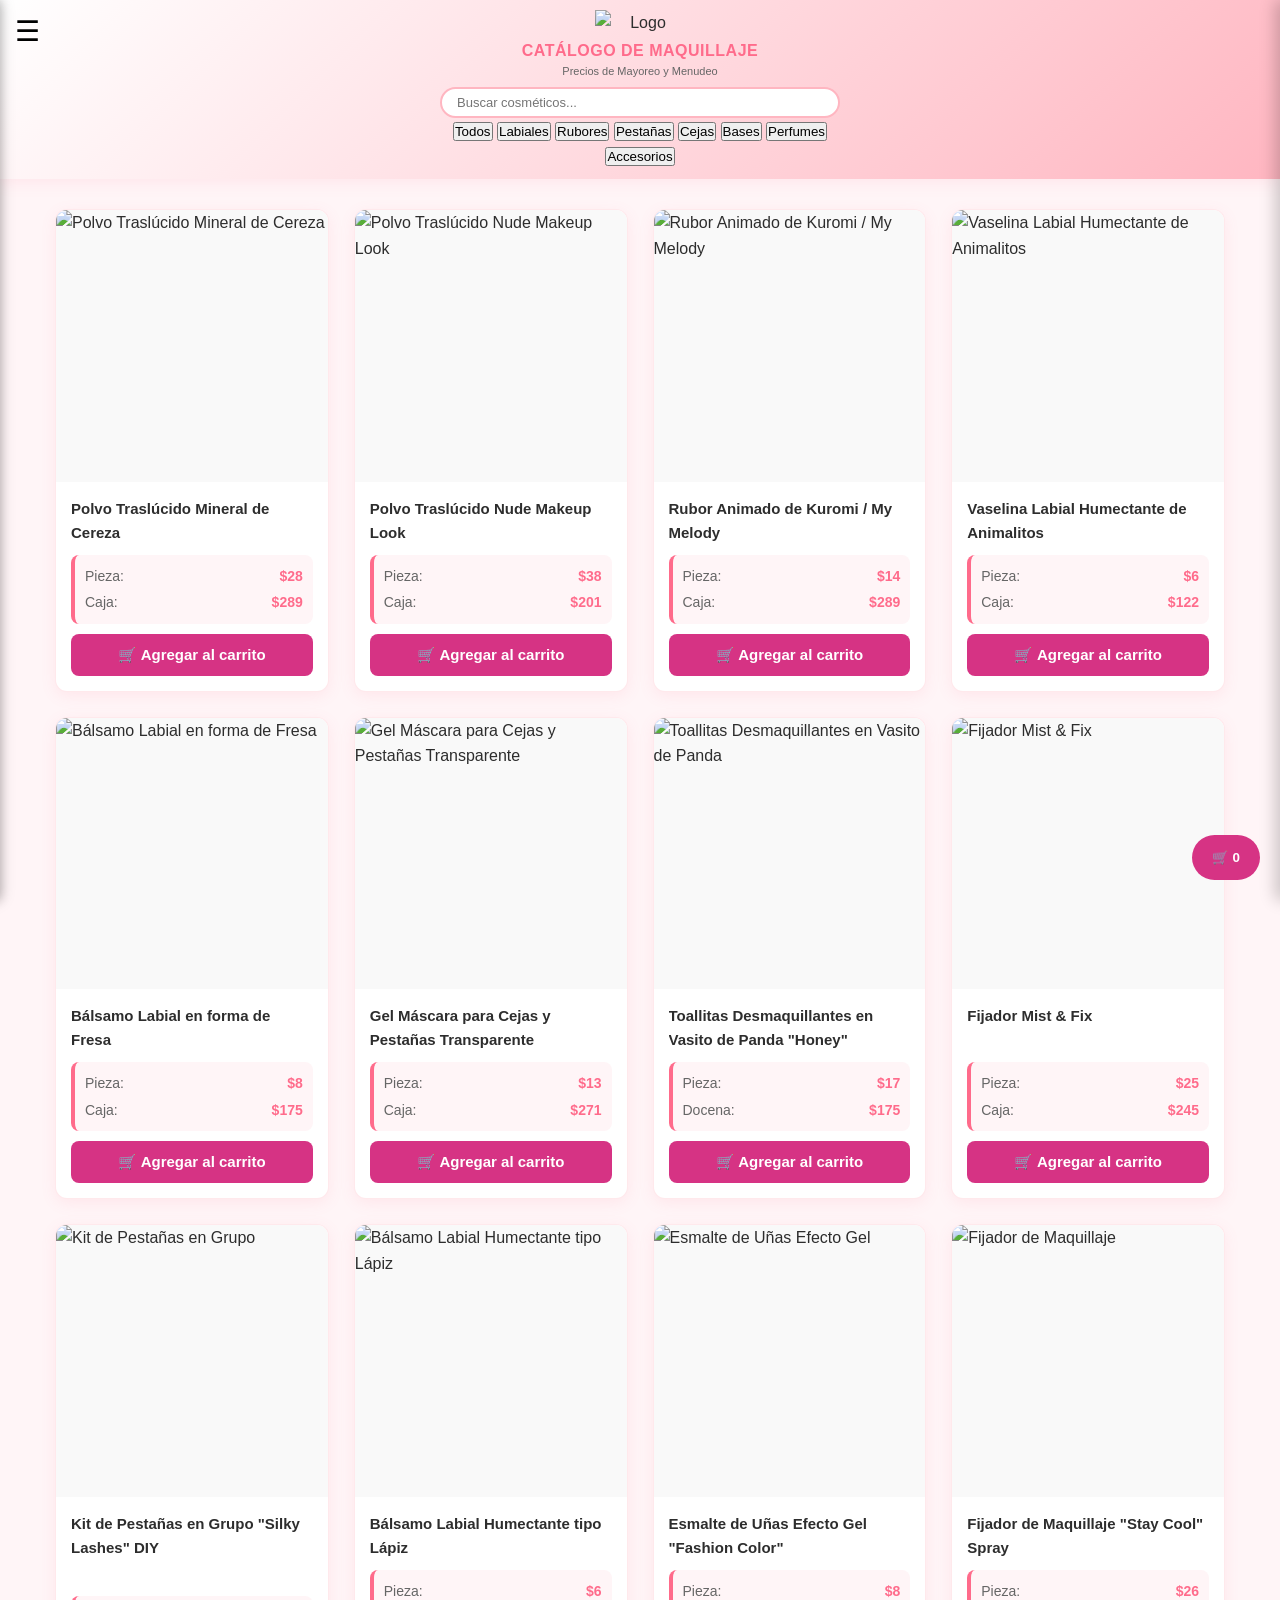
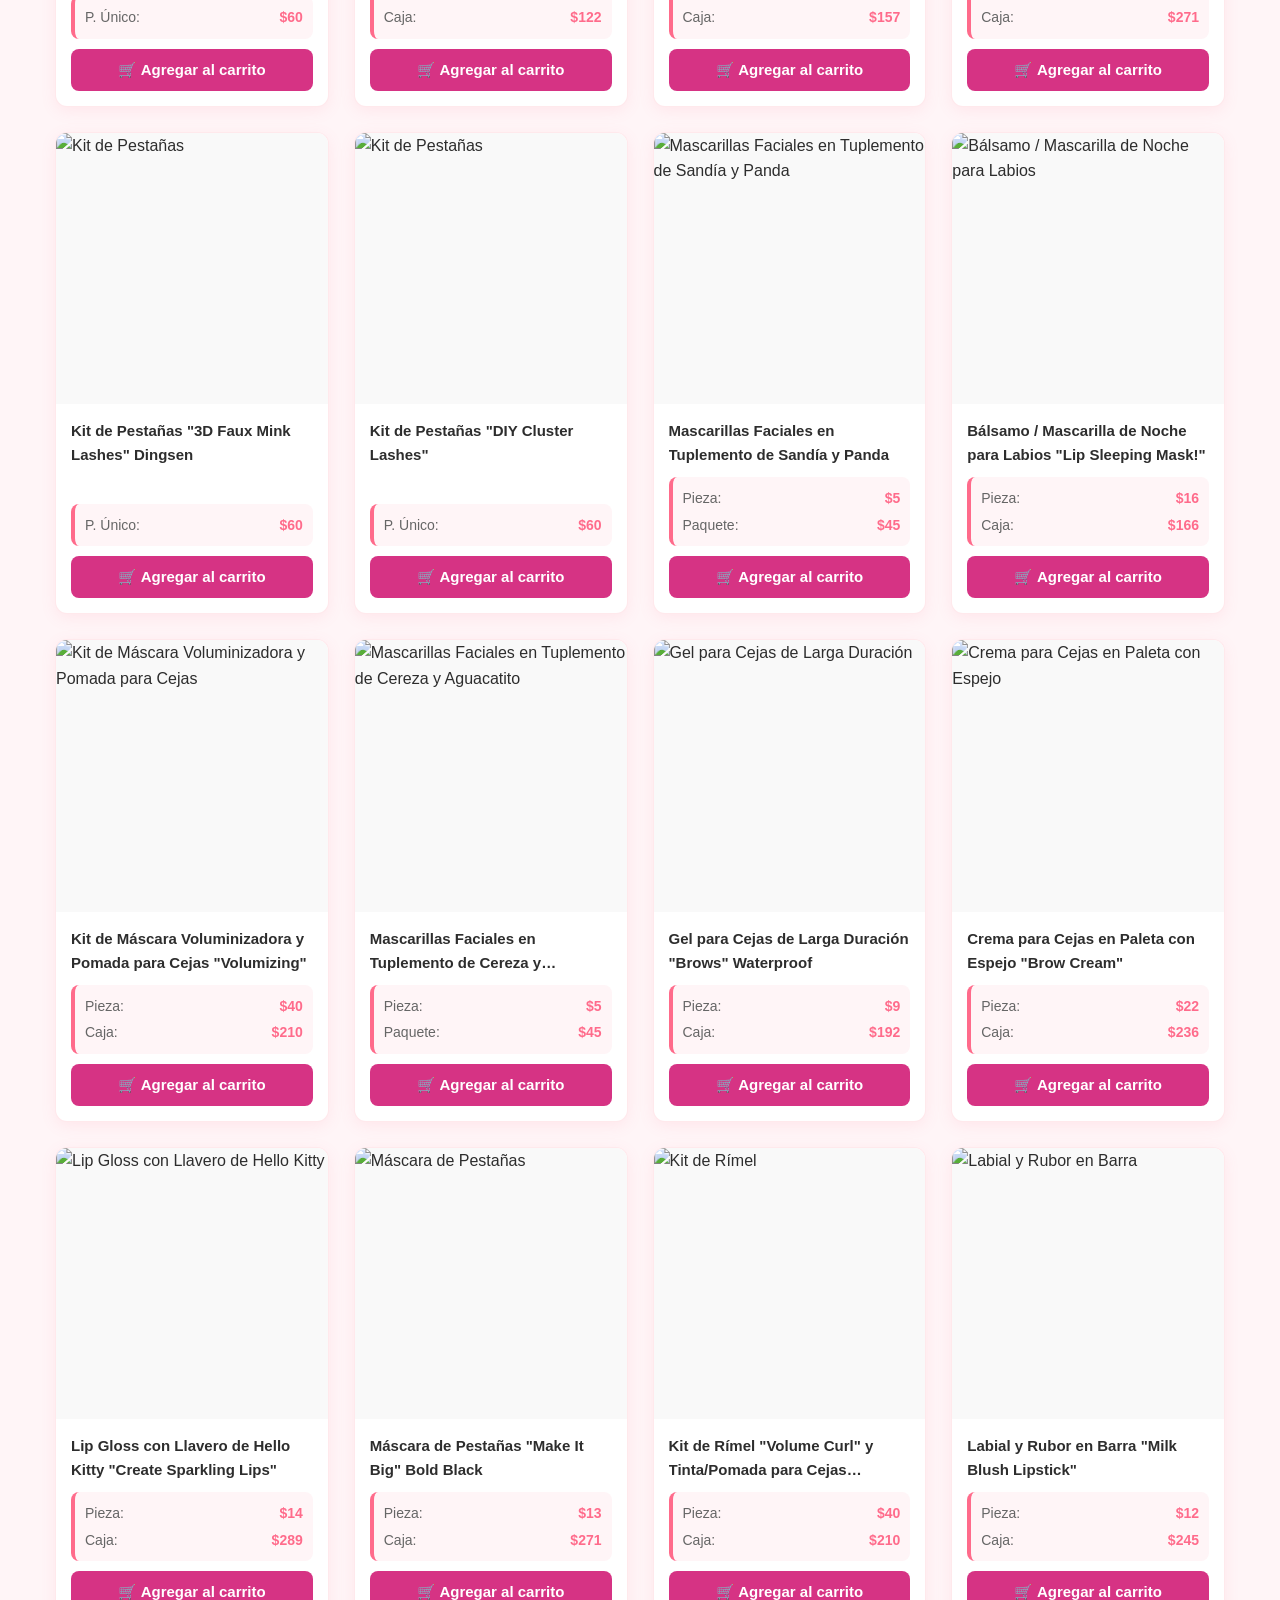
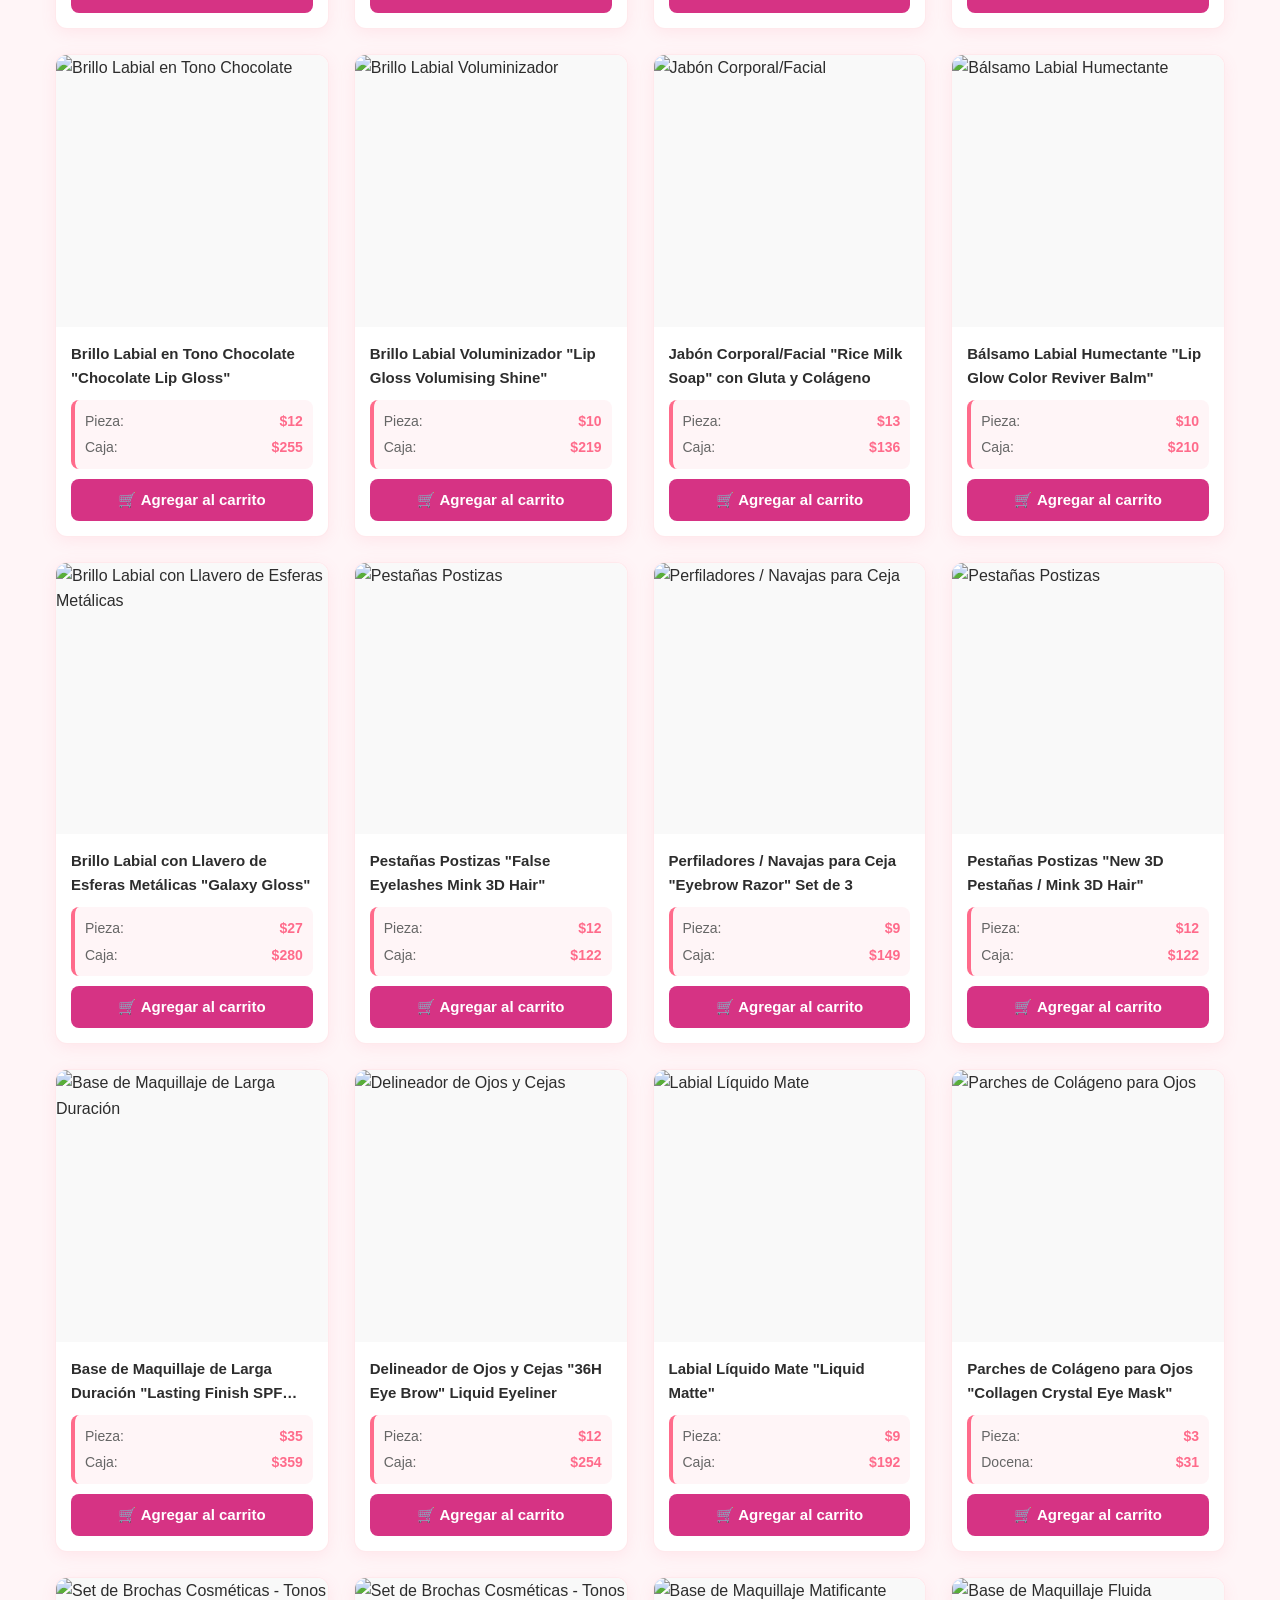
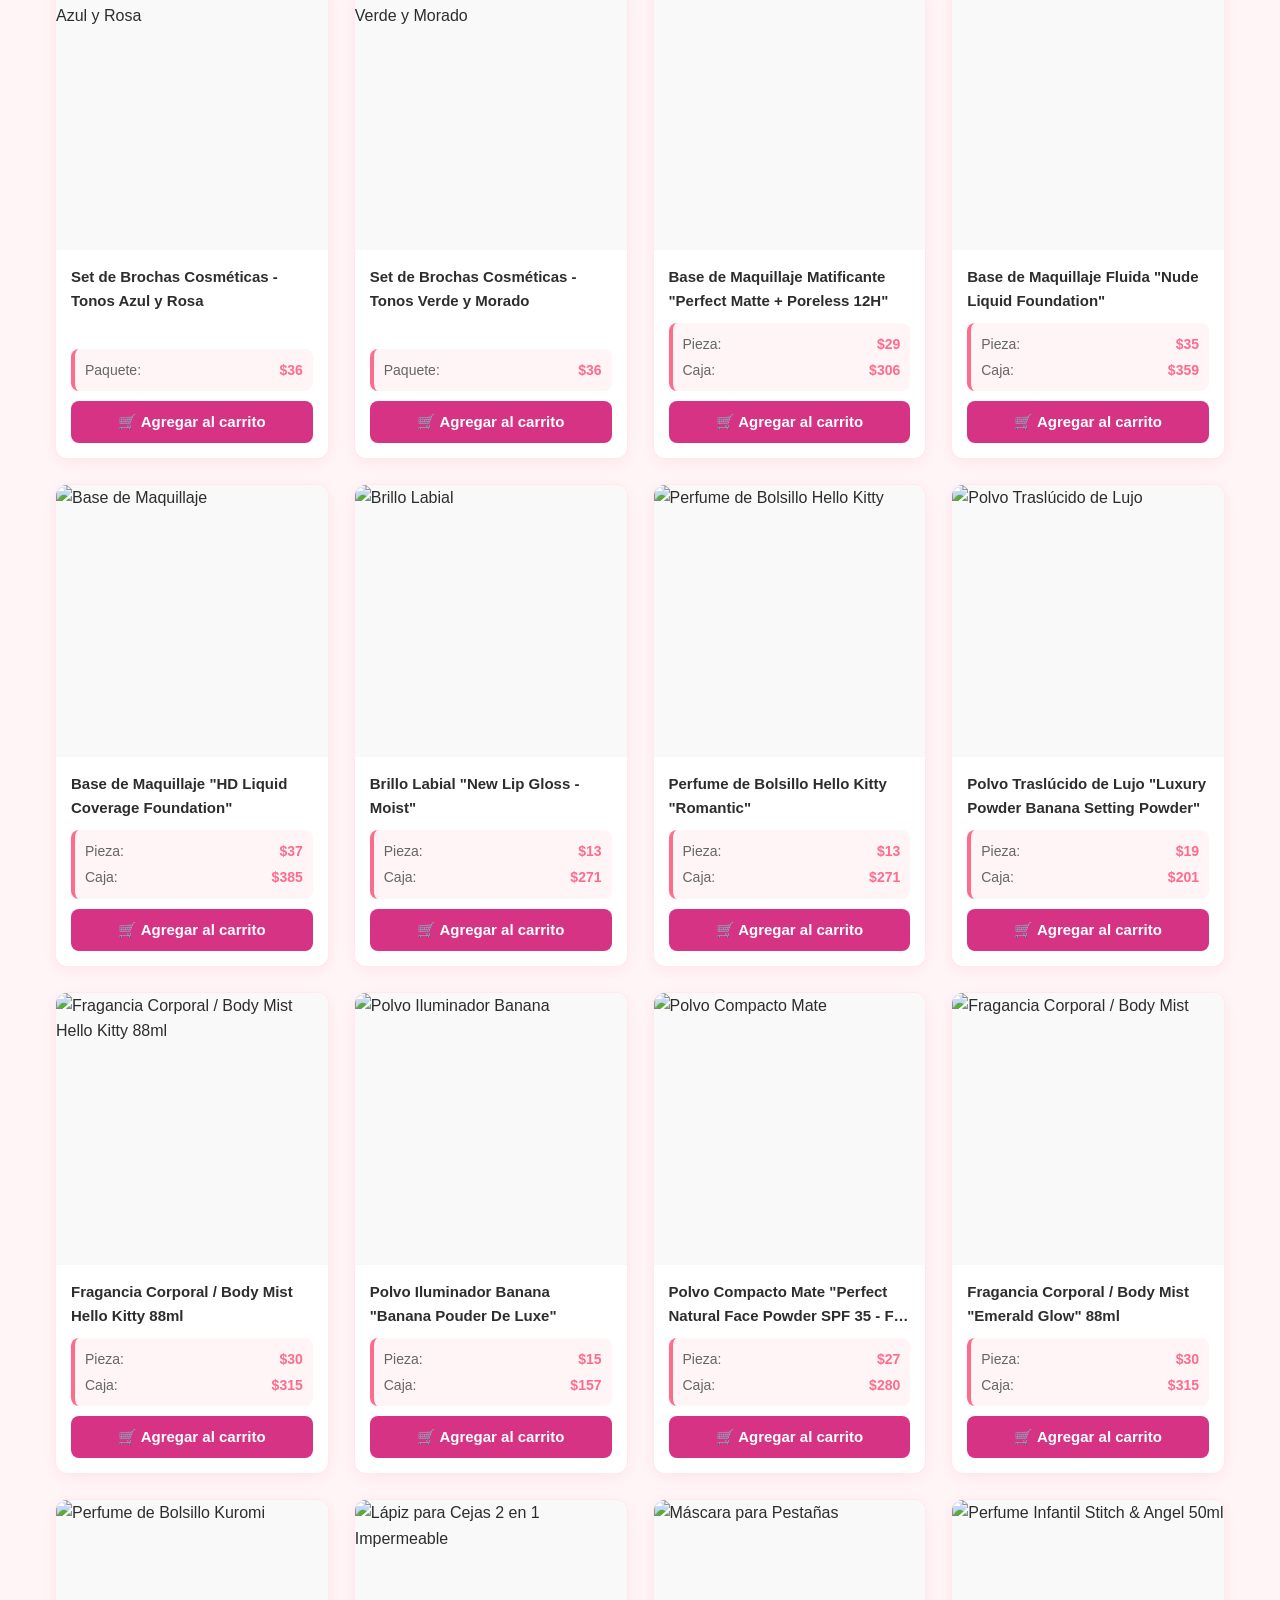
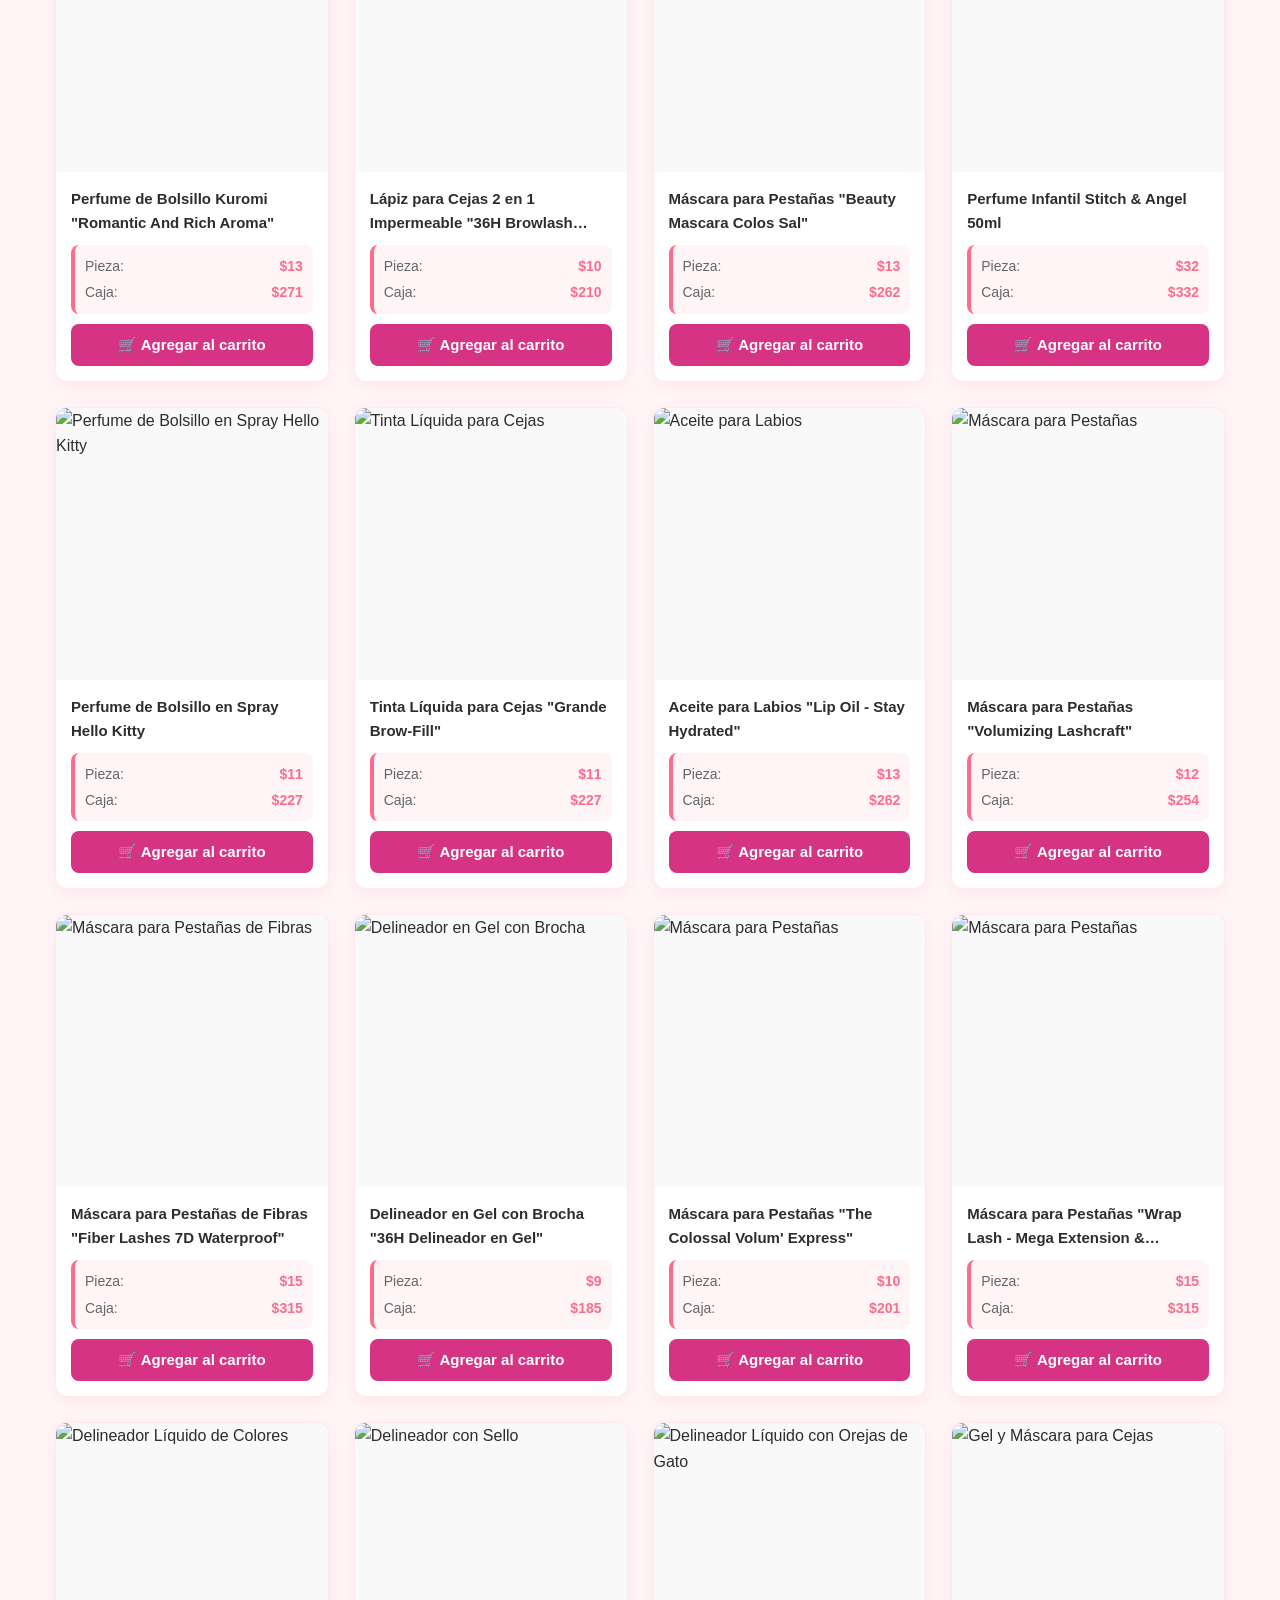
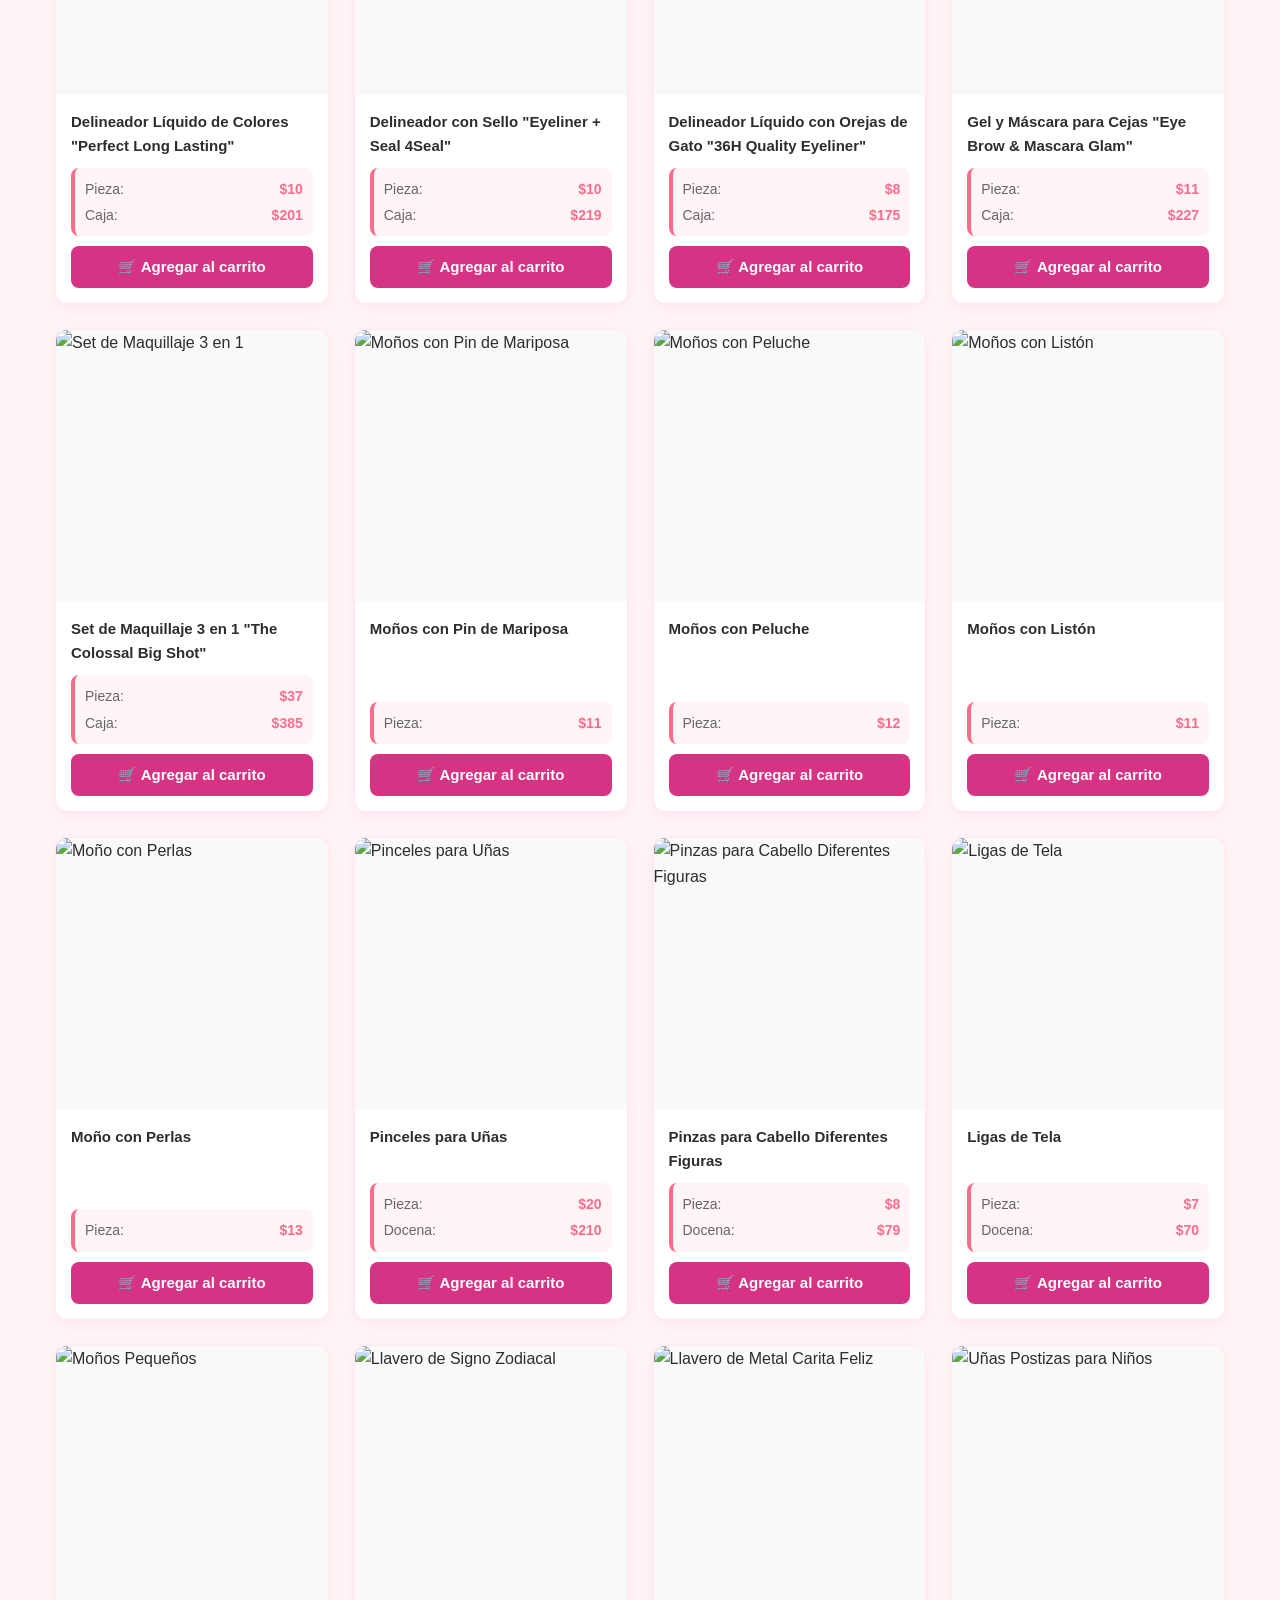
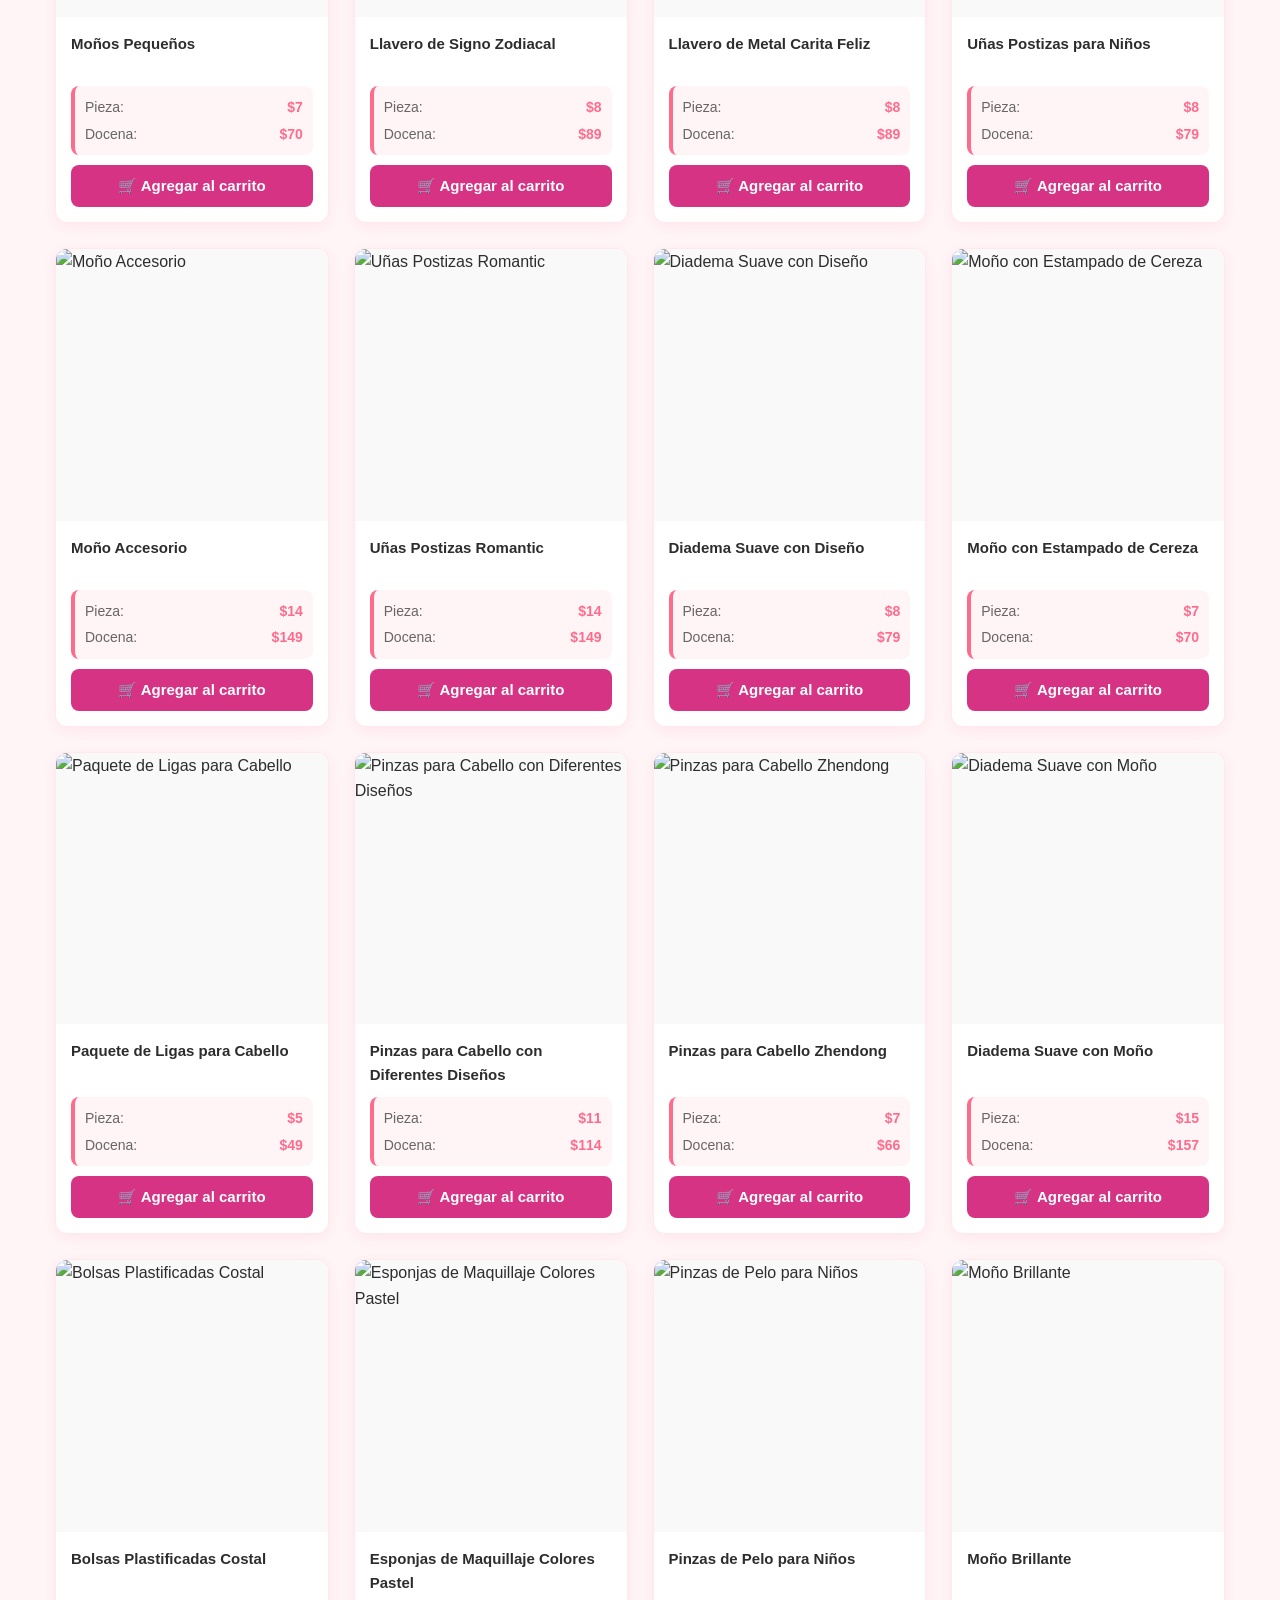
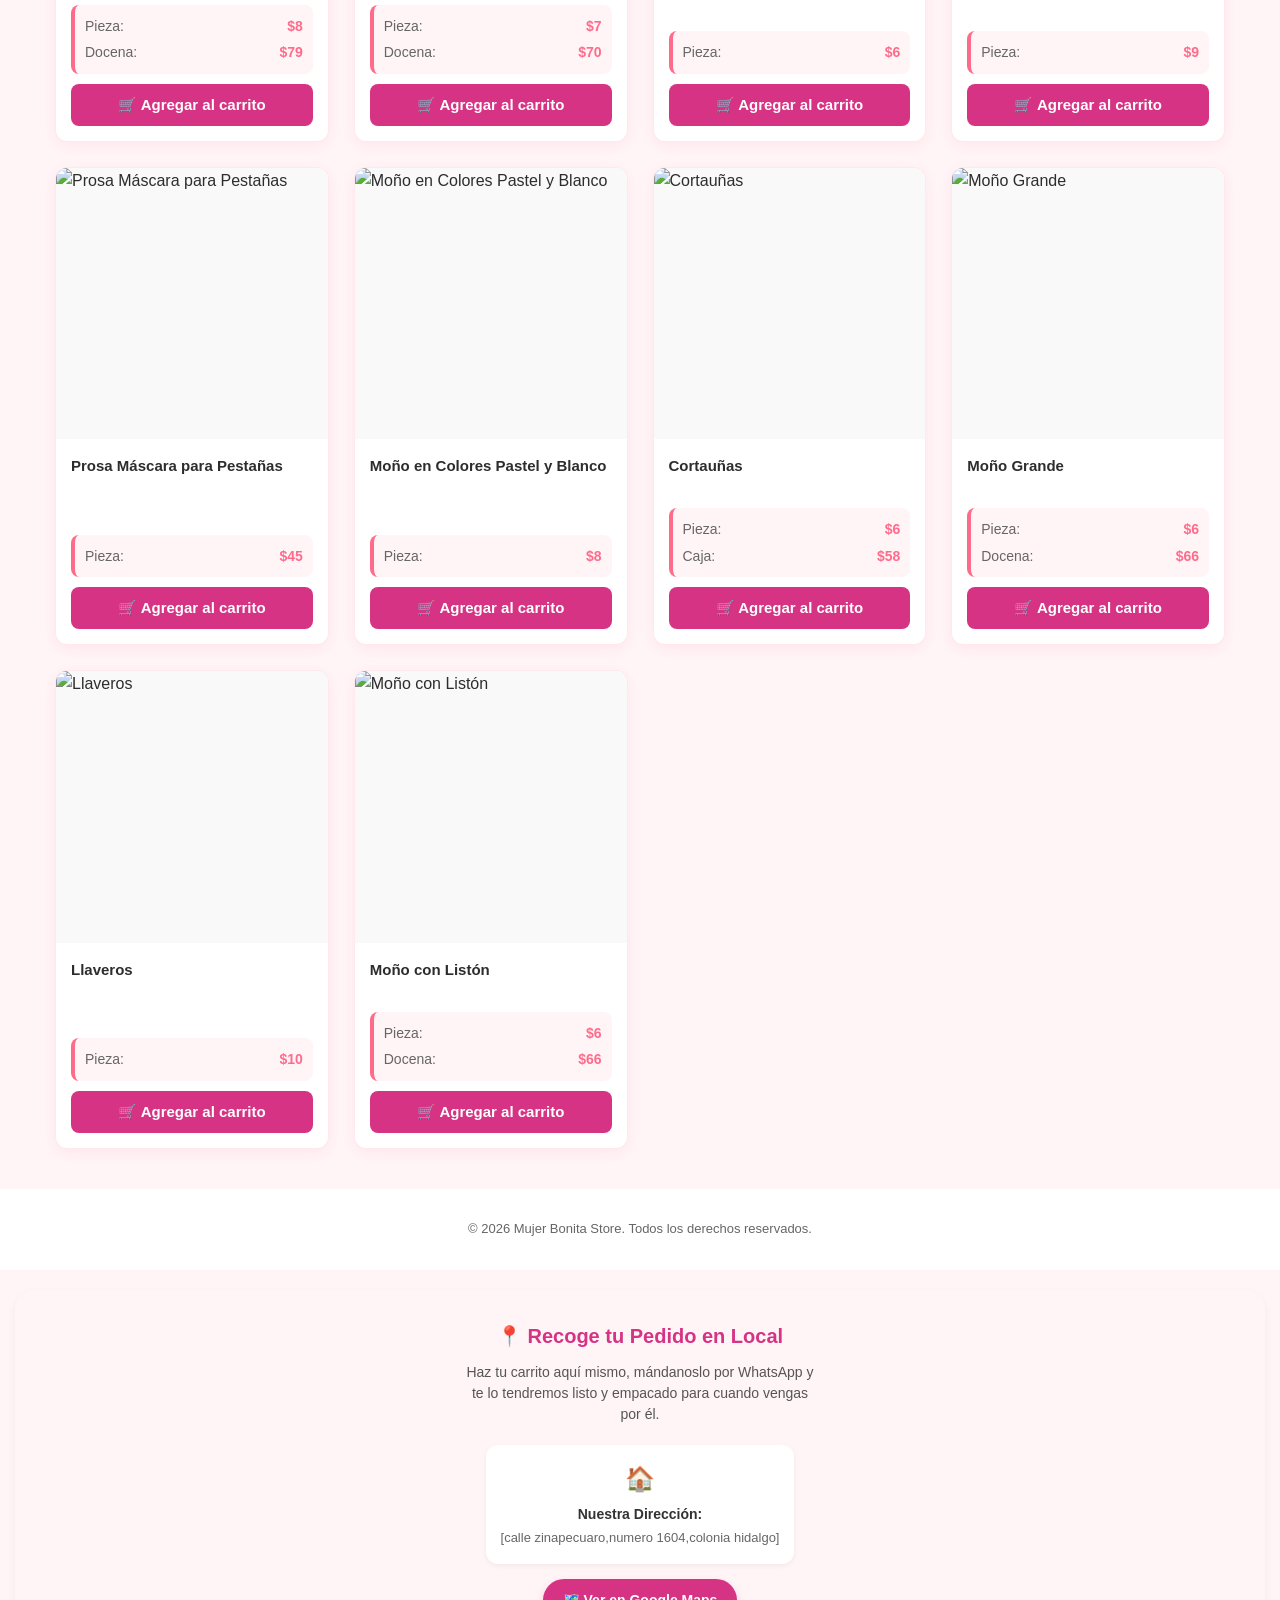
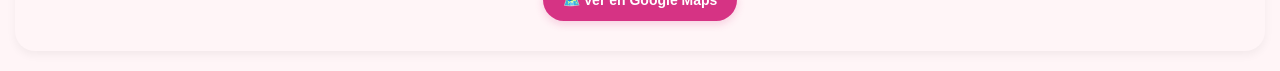
==== index.html @ 81f0115a "Add files via upload" ====
<!DOCTYPE html>
<html lang="es">
<head>
    <meta charset="UTF-8">
    <meta name="viewport" content="width=device-width, initial-scale=1.0">
    <title>Catálogo Completo | Mujer Bonita</title>
    
    
    <style>
    
    .add-btn{
    display:block;
    width:100%;
    margin-top:10px;
    padding:12px;
    background:#d63384;
    color:white;
    border:none;
    border-radius:8px;
    cursor:pointer;
    font-weight:bold;
    font-size:15px;
    text-align:center;
}
    
        /* --- ESTILOS GENERALES Y VARIABLES --- */
        :root {
            --pink-primary: #ffb6c1;
            --pink-dark: #ff6b8b;
            --bg-light: #fff5f7;
            --text-main: #2d2d2d;
            --text-muted: #666;
            --white: #ffffff;
            --shadow: 0 4px 15px rgba(255, 107, 139, 0.1);
            --radius: 12px;
        }

        * {
            margin: 0;
            padding: 0;
            box-sizing: border-box;
            font-family: 'Segoe UI', Tahoma, Geneva, Verdana, sans-serif;
        }

        body {
            background-color: var(--bg-light);
            color: var(--text-main);
            line-height: 1.6;
        }
    
    <div id="menuLateral" style="
position:fixed;
top:0;
left:-280px;
width:280px;
height:100%;
background:white;
z-index:10001;
transition:.3s;
box-shadow:0 0 15px rgba(0,0,0,.2);
padding:20px;
overflow-y:auto;
">

<h2 style="color:#d63384;">Menú</h2>

<button onclick="toggleMenu()" style="
position:absolute;
top:10px;
right:15px;
background:none;
border:none;
font-size:25px;
cursor:pointer;
">
✕
</button>

<hr>

<a href="#sobre" onclick="toggleMenu()" style="display:block;padding:12px 0;text-decoration:none;color:#333;">
💄 Sobre Nosotros
</a>

<a href="#ubicacion" onclick="toggleMenu()" style="display:block;padding:12px 0;text-decoration:none;color:#333;">
📍 Ubicación
</a>

<a href="#comentarios" onclick="toggleMenu()" style="display:block;padding:12px 0;text-decoration:none;color:#333;">
⭐ Comentarios
</a>

</div>

        header {
            background: linear-gradient(135deg, var(--white), var(--pink-primary));
            padding: 30px 20px;
            text-align: center;
            box-shadow: var(--shadow);
            position: sticky;
            top: 0;
            z-index: 100;
        }
    
    

        header h1 {
            font-size: 24px;
            color: var(--pink-dark);
            margin-bottom: 5px;
            text-transform: uppercase;
            letter-spacing: 1px;
        }

        header p {
            font-size: 14px;
            color: var(--text-muted);
            margin-bottom: 15px;
        }

        .search-container {
            max-width: 500px;
            margin: 0 auto;
        }

        .search-container input {
            width: 100%;
            padding: 12px 20px;
            border: 2px solid var(--pink-primary);
            border-radius: 25px;
            outline: none;
            font-size: 16px;
            transition: all 0.3s ease;
        }

        .search-container input:focus {
            border-color: var(--pink-dark);
            box-shadow: 0 0 8px rgba(255, 107, 139, 0.3);
        }

        .container {
            max-width: 1200px;
            margin: 30px auto;
            padding: 0 15px;
        }

        .products-grid {
            display: grid;
            grid-template-columns: repeat(auto-fit, minmax(240px, 1fr));
            gap: 25px;
        }

        .product-card {
            background-color: var(--white);
            border-radius: var(--radius);
            overflow: hidden;
            box-shadow: var(--shadow);
            transition: transform 0.3s ease, box-shadow 0.3s ease;
            display: flex;
            flex-direction: column;
            border: 1px solid rgba(255, 182, 193, 0.3);
        }

        .product-card:hover {
            transform: translateY(-5px);
            box-shadow: 0 8px 25px rgba(255, 107, 139, 0.2);
        }

        .image-wrapper {
            width: 100%;
            padding-top: 100%;
            position: relative;
            background-color: #f9f9f9;
        }

        .image-wrapper img {
            position: absolute;
            top: 0;
            left: 0;
            width: 100%;
            height: 100%;
            object-fit: cover;
        }

        .product-info {
            padding: 15px;
            display: flex;
            flex-direction: column;
            flex-grow: 1;
        }

        .product-title {
            font-size: 15px;
            font-weight: 600;
            margin-bottom: 10px;
            color: var(--text-main);
            min-height: 44px;
            display: -webkit-box;
            -webkit-line-clamp: 2;
            -webkit-box-orient: vertical;
            overflow: hidden;
        }

        .price-box {
            background-color: var(--bg-light);
            padding: 10px;
            border-radius: 8px;
            margin-top: auto;
            border-left: 4px solid var(--pink-dark);
        }

        .price-row {
            display: flex;
            justify-content: space-between;
            font-size: 14px;
            margin-bottom: 4px;
        }

        .price-row:last-child {
            margin-bottom: 0;
        }

        .price-label {
            color: var(--text-muted);
        }

        .price-value {
            font-weight: 700;
            color: var(--pink-dark);
        }

        .no-results {
            grid-column: 1 / -1;
            text-align: center;
            padding: 40px;
            color: var(--text-muted);
            font-size: 16px;
            display: none;
        }

        footer {
            text-align: center;
            padding: 30px 20px;
            margin-top: 40px;
            background-color: var(--white);
            color: var(--text-muted);
            font-size: 13px;
            border-top: 1px solid rgba(255, 182, 193, 0.4)
                    footer {
            text-align: center;
            padding: 30px 20px;
            margin-top: 40px;
            background-color: var(--white);
            color: var(--text-muted);
            font-size: 13px;
            border-top: 1px solid rgba(255, 182, 193, 0.4);
        }

        /* === NUEVOS ESTILOS PARA EL LOGO === */
        .logo-container {
            margin-bottom: 10px;
            display: flex;
            justify-content: center;
            align-items: center;
        }

        .logo-container img {
            max-width: 180px;
            width: 100%;
            height: auto;
            object-fit: contain;
        
    </style>

        
    </style>
</head>
<button id="carritoBtn"
onclick="toggleCarrito()"
style="
position:fixed;
bottom:20px;
right:20px;
background:#d63384;
color:white;
border:none;
padding:15px 20px;
border-radius:50px;
font-weight:bold;
z-index:9999;">
🛒 <span id="cantidadCarrito">0</span>
</button>

<div id="carritoPanel"
style="
position:fixed;
top:0;
right:-350px;
width:350px;
height:100%;
background:white;
box-shadow:-5px 0 15px rgba(0,0,0,.2);
transition:.3s;
padding:15px;
overflow-y:auto;
z-index:10000;">
    
    <button
onclick="toggleCarrito()"
style="
position:absolute;
top:10px;
right:15px;
background:none;
border:none;
font-size:28px;
cursor:pointer;
color:#d63384;">
✖
</button>

<h2>Tu Pedido</h2>

<p style="color:#d63384;font-weight:bold;">
Solo se recoge en:
<br>
Calle Zinapécuaro #1604
Colonia Hidalgo
</p>

<div id="listaProductos"></div>

<h3>Total: $<span id="totalPedido">0</span></h3>

<button onclick="enviarPedido()"
style="
width:100%;
background:#25D366;
color:white;
border:none;
padding:12px;
border-radius:8px;">
Enviar por WhatsApp
</button>

</div>

<script>

let carrito=[];

function toggleCarrito(){

 const panel=document.getElementById("carritoPanel");

 if(panel.style.right==="0px"){
   panel.style.right="-350px";
 }else{
   panel.style.right="0px";
 }

}

function agregarCarrito(nombre,precio){

 carrito.push({
   nombre:nombre,
   precio:precio
 });

 actualizarCarrito();

}

function actualizarCarrito(){

 let html="";
 let total=0;

 carrito.forEach((item,index)=>{

   total+=Number(item.precio);

   html+=`
   <div style="border-bottom:1px solid #ddd;padding:10px 0;">
      <b>${item.nombre}</b>
      <br>
      $${item.precio}
      <br>
      <button onclick="eliminarProducto(${index})">
      Eliminar
      </button>
   </div>
   `;

 });

 document.getElementById("listaProductos").innerHTML=html;
 document.getElementById("totalPedido").innerText=total;
 document.getElementById("cantidadCarrito").innerText=carrito.length;

}

function eliminarProducto(index){

 carrito.splice(index,1);

 actualizarCarrito();

}

function enviarPedido(){

 if(carrito.length===0){
   alert("Tu carrito está vacío");
   return;
 }

 let nombre = prompt("Por favor escribe tu nombre para recoger el pedido:");

 if(!nombre || nombre.trim()===""){
   alert("Debes escribir tu nombre.");
   return;
 }

 let mensaje = `Hola, quiero realizar el siguiente pedido:

Nombre: ${nombre}

`;

 carrito.forEach(item=>{
   mensaje += `• ${item.nombre} - $${item.precio}\n`;
 });

 mensaje += `

Recogeré mi pedido en:
Calle Zinapécuaro #1604,
Colonia Hidalgo.
`;

 window.open(
   "https://wa.me/524773148040?text=" +
   encodeURIComponent(mensaje),
   "_blank"
 );

}

</script>
<body>
    
    <div id="menuLateral" style="
position:fixed;
top:0;
left:-280px;
width:280px;
height:100%;
background:white;
z-index:10001;
transition:.3s;
box-shadow:0 0 15px rgba(0,0,0,.2);
padding:20px;
overflow-y:auto;
">

<h2 style="color:#d63384;">Menú</h2>

<button onclick="toggleMenu()" style="
position:absolute;
top:10px;
right:15px;
background:none;
border:none;
font-size:25px;
cursor:pointer;
">
✕
</button>

<hr>

<a 
        
        <section id="sobre">
<h2>💄 Sobre Nosotros</h2>
<p>En Mujer Bonita Beauty & Style ofrecemos maquillaje,

productos de belleza y accesorios de calidad para mayoreo

y menudeo, buscando siempre brindar excelentes precios

y la mejor atención a nuestros clientes.</p>
</section>

<section id="ubicacion">
<h2>📍 Ubicación</h2>
<p>Calle Zinapécuaro #1604, Colonia Hidalgo 
    
</p>
</section>
    <a
href="https://maps.app.goo.gl/UvdtyaureRMDgYyGA"
target="_blank"
style="
display:inline-block;
background:#4285F4;
color:white;
padding:12px 20px;
border-radius:8px;
text-decoration:none;
font-weight:bold;
margin-top:10px;
">
📍 Ver en Google Maps
</a>
    

<section id="comentarios">
<h2>⭐ Comentarios</h2>
<p>★★★★★ Excelente atención</p>
</section>

</div>
    

    <header>
                  <header style="padding: 10px 15px; position: sticky; top: 0; z-index: 100; background: linear-gradient(135deg, var(--white), var(--pink-primary)); box-shadow: var(--shadow); text-align: center;">
        
        <div style="display: flex; justify-content: center; margin-bottom: 2px;">
            <img src="logo.png" alt="Logo" style="max-width: 90px; width: 100%; height: auto; object-fit: contain;">
        </div>
        
        <h1 style="font-size: 16px; color: var(--pink-dark); margin-bottom: 0px; text-transform: uppercase; letter-spacing: 0.5px;">Catálogo de Maquillaje</h1>
        <p style="font-size: 11px; color: var(--text-muted); margin-bottom: 6px;">Precios de Mayoreo y Menudeo</p>
        
        <div class="search-container" style="max-width: 400px; margin: 0 auto;">
        <input type="text" id="searchInput" placeholder="Buscar cosméticos..." style="width: 100%; padding: 6px 15px; border: 2px solid var(--pink-primary); border-radius: 20px; outline: none; font-size: 13px; transition: all 0.3s ease;">
            
            <button onclick="filtrarCategoria('todos')">Todos</button>

<button onclick="filtrarCategoria('labiales')">Labiales</button>

<button onclick="filtrarCategoria('rubores')">Rubores</button>

<button onclick="filtrarCategoria('pestañas')">Pestañas</button>

<button onclick="filtrarCategoria('cejas')">Cejas</button>

<button onclick="filtrarCategoria('bases')">Bases</button>

<button onclick="filtrarCategoria('perfumes')">Perfumes</button>
            
<button onclick="filtrarCategoria('accesorios')">Accesorios</button>         
            
            <button onclick="toggleMenu()" style="
position:absolute;
left:15px;
top:15px;
background:none;
border:none;
font-size:28px;
cursor:pointer;">
☰
</button>

<div id="menuLateral" style="
position:fixed;
left:-250px;
top:0;
width:250px;
height:100%;
background:white;
transition:.3s;
z-index:10001;
padding:20px;
box-shadow:0 0 10px rgba(0,0,0,.2);
">

<h3>Menú</h3>

<a href="#sobre">Sobre Nosotros</a><br><br>
<a href="#ubicacion">Ubicación</a><br><br>
<a href="#comentarios">Comentarios</a>

</div>
            
            
            
        </div>
        
    </header>

        </div>
    </header>


        
        </div>
    </header>

    <main class="container">
        <div class="products-grid" id="productsGrid">
            <!-- Los productos se cargan dinámicamente aquí con JavaScript -->
        </div>
        <div class="no-results" id="noResults">No se encontraron productos que coincidan con la búsqueda.</div>
    </main>

    <footer>
        <p>&copy; 2026 Mujer Bonita Store. Todos los derechos reservados.</p>
    </footer>

    <script>
        // === BASE DE DATOS COMPLETA DE LOS 65 PRODUCTOS ===
        const products = [
            // BLOQUE 1
            { img: "1000063234.jpg", title: "Polvo Traslúcido Mineral de Cereza", pieza: 28, caja: 289 },
            { img: "1000063230.jpg", title: "Polvo Traslúcido Nude Makeup Look", pieza: 38, caja: 201 },
            { img: "1000063229.jpg", title: "Rubor Animado de Kuromi / My Melody", pieza: 14, caja: 289 },
            { img: "1000063228.jpg", title: "Vaselina Labial Humectante de Animalitos", pieza: 6, caja: 122 },
            { img: "1000063227.jpg", title: "Bálsamo Labial en forma de Fresa", pieza: 8, caja: 175 },
            { img: "1000063226.jpg", title: "Gel Máscara para Cejas y Pestañas Transparente", pieza: 13, caja: 271 },
            { img: "1000063138.jpg", title: "Toallitas Desmaquillantes en Vasito de Panda \"Honey\"", pieza: 17, docena: 175 },
            { img: "1000063139.jpg", title: "Fijador Mist & Fix", pieza: 25, caja: 245 },
            { img: "1000063134.jpg", title: "Kit de Pestañas en Grupo \"Silky Lashes\" DIY", unica: 60 },
            { img: "1000063135.jpg", title: "Bálsamo Labial Humectante tipo Lápiz", pieza: 6, caja: 122 },

            // BLOQUE 2
            { img: "1000063136.jpg", title: "Esmalte de Uñas Efecto Gel \"Fashion Color\"", pieza: 8, caja: 157 },
            { img: "1000063137.jpg", title: "Fijador de Maquillaje \"Stay Cool\" Spray", pieza: 26, caja: 271 },
            { img: "1000063132.jpg", title: "Kit de Pestañas \"3D Faux Mink Lashes\" Dingsen", unica: 60 },
            { img: "1000063133.jpg", title: "Kit de Pestañas \"DIY Cluster Lashes\"", unica: 60 },
            { img: "1000063129.jpg", title: "Mascarillas Faciales en Tuplemento de Sandía y Panda", pieza: 5, paquete: 45 },
            { img: "1000063130.jpg", title: "Bálsamo / Mascarilla de Noche para Labios \"Lip Sleeping Mask!\"", pieza: 16, caja: 166 },
            { img: "1000063131.jpg", title: "Kit de Máscara Voluminizadora y Pomada para Cejas \"Volumizing\"", pieza: 40, caja: 210 },
            { img: "1000063128.jpg", title: "Mascarillas Faciales en Tuplemento de Cereza y Aguacatito", pieza: 5, paquete: 45 },
            { img: "1000063125.jpg", title: "Gel para Cejas de Larga Duración \"Brows\" Waterproof", pieza: 9, caja: 192 },
            { img: "1000063126.jpg", title: "Crema para Cejas en Paleta con Espejo \"Brow Cream\"", pieza: 22, caja: 236 },

            // BLOQUE 3
            { img: "1000063127.jpg", title: "Lip Gloss con Llavero de Hello Kitty \"Create Sparkling Lips\"", pieza: 14, caja: 289 },
            { img: "1000063124.jpg", title: "Máscara de Pestañas \"Make It Big\" Bold Black", pieza: 13, caja: 271 },
            { img: "1000063122.jpg", title: "Kit de Rímel \"Volume Curl\" y Tinta/Pomada para Cejas \"Eyebrow Tint\"", pieza: 40, caja: 210 },
            { img: "1000063123.jpg", title: "Labial y Rubor en Barra \"Milk Blush Lipstick\"", pieza: 12, caja: 245 },
            { img: "1000063119.jpg", title: "Brillo Labial en Tono Chocolate \"Chocolate Lip Gloss\"", pieza: 12, caja: 255 },
            { img: "1000063120.jpg", title: "Brillo Labial Voluminizador \"Lip Gloss Volumising Shine\"", pieza: 10, caja: 219 },
            { img: "1000063121.jpg", title: "Jabón Corporal/Facial \"Rice Milk Soap\" con Gluta y Colágeno", pieza: 13, caja: 136 },
            { img: "1000063117.jpg", title: "Bálsamo Labial Humectante \"Lip Glow Color Reviver Balm\"", pieza: 10, caja: 210 },
            { img: "1000063118.jpg", title: "Brillo Labial con Llavero de Esferas Metálicas \"Galaxy Gloss\"", pieza: 27, caja: 280 },
            { img: "1000063115.jpg", title: "Pestañas Postizas \"False Eyelashes Mink 3D Hair\"", pieza: 12, caja: 122 },

            // BLOQUE 4
            { img: "1000063116.jpg", title: "Perfiladores / Navajas para Ceja \"Eyebrow Razor\" Set de 3", pieza: 9, caja: 149 },
            { img: "1000063113.jpg", title: "Pestañas Postizas \"New 3D Pestañas / Mink 3D Hair\"", pieza: 12, caja: 122 },
            { img: "1000063114.jpg", title: "Base de Maquillaje de Larga Duración \"Lasting Finish SPF 20+\"", pieza: 35, caja: 359 },
            { img: "1000063112.jpg", title: "Delineador de Ojos y Cejas \"36H Eye Brow\" Liquid Eyeliner", pieza: 12, caja: 254 },
            { img: "1000063111.jpg", title: "Labial Líquido Mate \"Liquid Matte\"", pieza: 9, caja: 192 },
            { img: "1000063109.jpg", title: "Parches de Colágeno para Ojos \"Collagen Crystal Eye Mask\"", pieza: 3, docena: 31 },
            { img: "1000063108.jpg", title: "Set de Brochas Cosméticas - Tonos Azul y Rosa", paquete: 36 },
            { img: "1000063107.jpg", title: "Set de Brochas Cosméticas - Tonos Verde y Morado", paquete: 36 },
            { img: "1000063104.jpg", title: "Base de Maquillaje Matificante \"Perfect Matte + Poreless 12H\"", pieza: 29, caja: 306 },
            { img: "1000063105.jpg", title: "Base de Maquillaje Fluida \"Nude Liquid Foundation\"", pieza: 35, caja: 359 },

            // BLOQUE 5
            { img: "1000063106.jpg", title: "Base de Maquillaje \"HD Liquid Coverage Foundation\"", pieza: 37, caja: 385 },
            { img: "1000063103.jpg", title: "Brillo Labial \"New Lip Gloss - Moist\"", pieza: 13, caja: 271 },
            { img: "1000063100.jpg", title: "Perfume de Bolsillo Hello Kitty \"Romantic\"", pieza: 13, caja: 271 },
            { img: "1000063102.jpg", title: "Polvo Traslúcido de Lujo \"Luxury Powder Banana Setting Powder\"", pieza: 19, caja: 201 },
            { img: "1000063089.jpg", title: "Fragancia Corporal / Body Mist Hello Kitty 88ml", pieza: 30, caja: 315 },
            { img: "1000063093.jpg", title: "Polvo Iluminador Banana \"Banana Pouder De Luxe\"", pieza: 15, caja: 157 },
            { img: "1000063097.jpg", title: "Polvo Compacto Mate \"Perfect Natural Face Powder SPF 35 - Fit us!\"", pieza: 27, caja: 280 },
            { img: "1000063087.jpg", title: "Fragancia Corporal / Body Mist \"Emerald Glow\" 88ml", pieza: 30, caja: 315 },
            { img: "1000063088.jpg", title: "Perfume de Bolsillo Kuromi \"Romantic And Rich Aroma\"", pieza: 13, caja: 271 },
            { img: "1000063083.jpg", title: "Lápiz para Cejas 2 en 1 Impermeable \"36H Browlash Eyebrow Pencil\"", pieza: 10, caja: 210 },

            // BLOQUE 6
            { img: "1000063085.jpg", title: "Máscara para Pestañas \"Beauty Mascara Colos Sal\"", pieza: 13, caja: 262 },
            { img: "1000063086.jpg", title: "Perfume Infantil Stitch & Angel 50ml", pieza: 32, caja: 332 },
            { img: "1000063082.jpg", title: "Perfume de Bolsillo en Spray Hello Kitty", pieza: 11, caja: 227 },
            { img: "1000063079.jpg", title: "Tinta Líquida para Cejas \"Grande Brow-Fill\"", pieza: 11, caja: 227 },
            { img: "1000063081.jpg", title: "Aceite para Labios \"Lip Oil - Stay Hydrated\"", pieza: 13, caja: 262 },
            { img: "1000063075.jpg", title: "Máscara para Pestañas \"Volumizing Lashcraft\"", pieza: 12, caja: 254 },
            { img: "1000063077.jpg", title: "Máscara para Pestañas de Fibras \"Fiber Lashes 7D Waterproof\"", pieza: 15, caja: 315 },
            { img: "1000063054.jpg", title: "Delineador en Gel con Brocha \"36H Delineador en Gel\"", pieza: 9, caja: 185 },
            { img: "1000063045.jpg", title: "Máscara para Pestañas \"The Colossal Volum' Express\"", pieza: 10, caja: 201 },
            { img: "1000063033.jpg", title: "Máscara para Pestañas \"Wrap Lash - Mega Extension & Volume\"", pieza: 15, caja: 315 },

            // BLOQUE 7
            { img: "1000063037.jpg", title: "Delineador Líquido de Colores \"Perfect Long Lasting\"", pieza: 10, caja: 201 },
            { img: "1000063027.jpg", title: "Delineador con Sello \"Eyeliner + Seal 4Seal\"", pieza: 10, caja: 219 },
            { img: "1000063024.jpg", title: "Delineador Líquido con Orejas de Gato \"36H Quality Eyeliner\"", pieza: 8, caja: 175 },
            { img: "1000063020.jpg", title: "Gel y Máscara para Cejas \"Eye Brow & Mascara Glam\"", pieza: 11, caja: 227 },
            { img: "1000063018.jpg", title: "Set de Maquillaje 3 en 1 \"The Colossal Big Shot\"", pieza: 37, caja: 385 },

{
  img: "mono_mariposa.jpg",
  title: "Moños con Pin de Mariposa",
  pieza: 11,
  tira: 58,
  categoria: "accesorios"
},
{
  img: "mono_peluche.jpg",
  title: "Moños con Peluche",
  pieza: 12,
  tira: 61,
  categoria: "accesorios"
},
{
  img: "mono_liston.jpg",
  title: "Moños con Listón",
  pieza: 11,
  tira: 58,
  categoria: "accesorios"
},
{
  img: "mono_perlas.jpg",
  title: "Moño con Perlas",
  pieza: 13,
  tira: 66,
  categoria: "accesorios"
},
{
  img: "pinceles_unas.jpg",
  title: "Pinceles para Uñas",
  pieza: 20,
  docena: 210,
  categoria: "accesorios"
},
{
  img: "pinzas_figuras.jpg",
  title: "Pinzas para Cabello Diferentes Figuras",
  pieza: 8,
  docena: 79,
  categoria: "accesorios"
},
{
  img: "ligas_tela.jpg",
  title: "Ligas de Tela",
  pieza: 7,
  docena: 70,
  categoria: "accesorios"
},
{
  img: "ligas_tela.jpg",
  title: "Moños Pequeños",
  pieza: 7,
  docena: 70,
  categoria: "accesorios"
},
{
  img: "llavero_zodiacal.jpg",
  title: "Llavero de Signo Zodiacal",
  pieza: 8,
  docena: 89,
  categoria: "accesorios"
},
{
  img: "llavero_carita.jpg",
  title: "Llavero de Metal Carita Feliz",
  pieza: 8,
  docena: 89,
  categoria: "accesorios"
},
{
  img: "unas_ninos.jpg",
  title: "Uñas Postizas para Niños",
  pieza: 8,
  docena: 79,
  categoria: "accesorios"
},
{
  img: "mono_accesorio.jpg",
  title: "Moño Accesorio",
  pieza: 14,
  docena: 149,
  categoria: "accesorios"
},
{
  img: "unas_romantic.jpg",
  title: "Uñas Postizas Romantic",
  pieza: 14,
  docena: 149,
  categoria: "accesorios"
},
{
  img: "diadema_suave.jpg",
  title: "Diadema Suave con Diseño",
  pieza: 8,
  docena: 79,
  categoria: "accesorios"
},
{
  img: "mono_cereza.jpg",
  title: "Moño con Estampado de Cereza",
  pieza: 7,
  docena: 70,
  categoria: "accesorios"
},
{
  img: "ligas_cabello.jpg",
  title: "Paquete de Ligas para Cabello",
  pieza: 5,
  docena: 49,
  categoria: "accesorios"
},
{
  img: "pinzas_disenos.jpg",
  title: "Pinzas para Cabello con Diferentes Diseños",
  pieza: 11,
  docena: 114,
  categoria: "accesorios"
},
{
  img: "pinzas_zhendong.jpg",
  title: "Pinzas para Cabello Zhendong",
  pieza: 7,
  docena: 66,
  categoria: "accesorios"
},
{
  img: "diadema_mono.jpg",
  title: "Diadema Suave con Moño",
  pieza: 15,
  docena: 157,
  categoria: "accesorios"
},
{
  img: "bolsas_plastificadas.jpg",
  title: "Bolsas Plastificadas Costal",
  pieza: 8,
  docena: 79,
  categoria: "accesorios"
},
{
  img: "esponjas_pastel.jpg",
  title: "Esponjas de Maquillaje Colores Pastel",
  pieza: 7,
  docena: 70,
  categoria: "accesorios"
},
{
  img: "pinzas_ninos.jpg",
  title: "Pinzas de Pelo para Niños",
  pieza: 6,
  tira: 49,
  categoria: "accesorios"
},
{
  img: "mono_brillante.jpg",
  title: "Moño Brillante",
  pieza: 9,
  tira: 96,
  categoria: "accesorios"
},
{
  img: "prosa_mascara.jpg",
  title: "Prosa Máscara para Pestañas",
  pieza: 45,
  mayoreo: 35,
  categoria: "pestañas"
},
{
  img: "mono_pastel.jpg",
  title: "Moño en Colores Pastel y Blanco",
  pieza: 8,
  tira: 79,
  categoria: "accesorios"
},
{
  img: "cortaunas.jpg",
  title: "Cortauñas",
  pieza: 6,
  caja: 58,
  categoria: "accesorios"
},
{
  img: "mono_grande.jpg",
  title: "Moño Grande",
  pieza: 6,
  docena: 66,
  categoria: "accesorios"
},
{
  img: "llaveros.jpg",
  title: "Llaveros",
  pieza: 10,
  categoria: "accesorios"
},
{
  img: "mono_liston2.jpg",
  title: "Moño con Listón",
  pieza: 6,
  docena: 66,
  categoria: "accesorios"
},

        ];



        const grid = document.getElementById('productsGrid');
        const noResults = document.getElementById('noResults');
        const searchInput = document.getElementById('searchInput');

        // FUNCIÓN PARA RENDERIZAR LAS TARJETAS EN PANTALLA
        function renderProducts(filterText = '') {
            grid.innerHTML = '';
            const filtered = products.filter(p => p.title.toLowerCase().includes(filterText.toLowerCase()));

            if (filtered.length === 0) {
                noResults.style.display = 'block';
                return;
            }
            noResults.style.display = 'none';

            filtered.forEach(p => {
                let priceHTML = '';
                
                // Valida qué tipo de precios tiene asignado el producto
                if (p.unica) {
                    priceHTML = `<div class="price-row"><span class="price-label">P. Único:</span><span class="price-value">$${p.unica}</span></div>`;
                } else {
                    if (p.pieza) priceHTML += `<div class="price-row"><span class="price-label">Pieza:</span><span class="price-value">$${p.pieza}</span></div>`;
                    if (p.caja) priceHTML += `<div class="price-row"><span class="price-label">Caja:</span><span class="price-value">$${p.caja}</span></div>`;
                    if (p.docena) priceHTML += `<div class="price-row"><span class="price-label">Docena:</span><span class="price-value">$${p.docena}</span></div>`;
                    if (p.paquete) priceHTML += `<div class="price-row"><span class="price-label">Paquete:</span><span class="price-value">$${p.paquete}</span></div>`;
                }

                const card = document.createElement('article');
                card.className = 'product-card';
                card.innerHTML = `
    <div class="image-wrapper">
        <img src="${p.img}" alt="${p.title}" loading="lazy">
    </div>

    <div class="product-info">
        <h2 class="product-title">${p.title}</h2>

        <div class="price-box">
            ${priceHTML}
        </div>

        <button
class="add-btn"
onclick='agregarCarrito(${JSON.stringify(p.title)}, ${p.unica || p.pieza || p.paquete || p.docena || 0})'>
🛒 Agregar al carrito
</button>
    </div>
`;
             
                grid.appendChild(card);
            });
        }

        // ESCUCHADOR DEL BUSCADOR EN TIEMPO REAL
        searchInput.addEventListener('input', (e) => {
    renderProducts(e.target.value);
});

        // CARGA INICIAL CON TODOS LOS PRODUCTOS
        
function filtrarCategoria(cat){

    const cards = document.querySelectorAll('.product-card');

    cards.forEach(card => {

        const nombre = card.querySelector('.product-title')
        .textContent
        .toLowerCase();

        let mostrar = false;

        switch(cat){

            case 'todos':
                mostrar = true;
                break;

            case 'labiales':
                mostrar =
                nombre.includes('labial') ||
                nombre.includes('lip') ||
                nombre.includes('gloss') ||
                nombre.includes('bálsamo');
                break;

            case 'rubores':
                mostrar =
                nombre.includes('rubor') ||
                nombre.includes('blush');
                break;

            case 'pestañas':
                mostrar =
                nombre.includes('pestaña') ||
                nombre.includes('lash') ||
                nombre.includes('máscara');
                break;

            case 'cejas':
                mostrar =
                nombre.includes('ceja') ||
                nombre.includes('brow');
                break;

            case 'bases':
                mostrar =
                nombre.includes('base');
                break;

            case 'perfumes':
                mostrar =
                nombre.includes('perfume') ||
                nombre.includes('fragancia') ||
                nombre.includes('body mist');
                break;
            
           case 'accesorios':
    mostrar =
    nombre.includes('moño') ||
    nombre.includes('pinza') ||
    nombre.includes('llavero') ||
    nombre.includes('liga') ||
    nombre.includes('diadema') ||
    nombre.includes('cortauñas') ||
    nombre.includes('esponja') ||
    nombre.includes('bolsa') ||
    nombre.includes('pincel');
    break;
             }

        card.style.display = mostrar ? 'block' : 'none';

    });

}



function toggleMenu(){

    const menu = document.getElementById("menuLateral");

    if(menu.style.left === "0px"){
        menu.style.left = "-280px";
    }else{
        menu.style.left = "0px";
    }

}



renderProducts();
 


</script>
<section style="background-color: #fff5f7; padding: 30px 20px; text-align: center; border-radius: 20px; margin: 20px 15px; font-family: sans-serif; box-shadow: 0 4px 10px rgba(0,0,0,0.05);">
    <h2 style="color: #d63384; margin-top: 0; font-size: 20px;">📍 Recoge tu Pedido en Local</h2>
    <p style="color: #555; font-size: 14px; line-height: 1.5; max-width: 350px; margin: 10px auto 20px auto;">
        Haz tu carrito aquí mismo, mándanoslo por WhatsApp y te lo tendremos listo y empacado para cuando vengas por él.
    </p>
    
    <div style="background: white; padding: 15px; border-radius: 12px; display: inline-block; box-shadow: 0 2px 5px rgba(0,0,0,0.05); margin-bottom: 15px;">
        <span style="font-size: 24px;">🏠</span>
        <p style="margin: 5px 0 0 0; font-weight: bold; color: #333; font-size: 14px;">Nuestra Dirección:</p>
        <p style="margin: 3px 0 0 0; color: #666; font-size: 13px;">[calle zinapecuaro,numero 1604,colonia hidalgo]</p>
    </div>
    
    <div>
        <a href="https://maps.app.goo.gl/UvdtyaureRMDgYyGA" target="_blank" style="background-color: #d63384; color: white; text-decoration: none; padding: 10px 20px; border-radius: 25px; font-weight: bold; font-size: 14px; display: inline-flex; align-items: center; gap: 8px; box-shadow: 0 3px 8px rgba(214,51,132,0.2);">
            🗺️ Ver en Google Maps
        </a>
    </div>
</section>
<div id="btn-carrito" style="position: fixed; bottom: 20px; right: 20px; background: #d63384; color: white; padding: 15px 25px; border-radius: 50px; font-weight: bold; z-index: 999
</div>

<script>
    
        
    
</script>

</script>


</html>
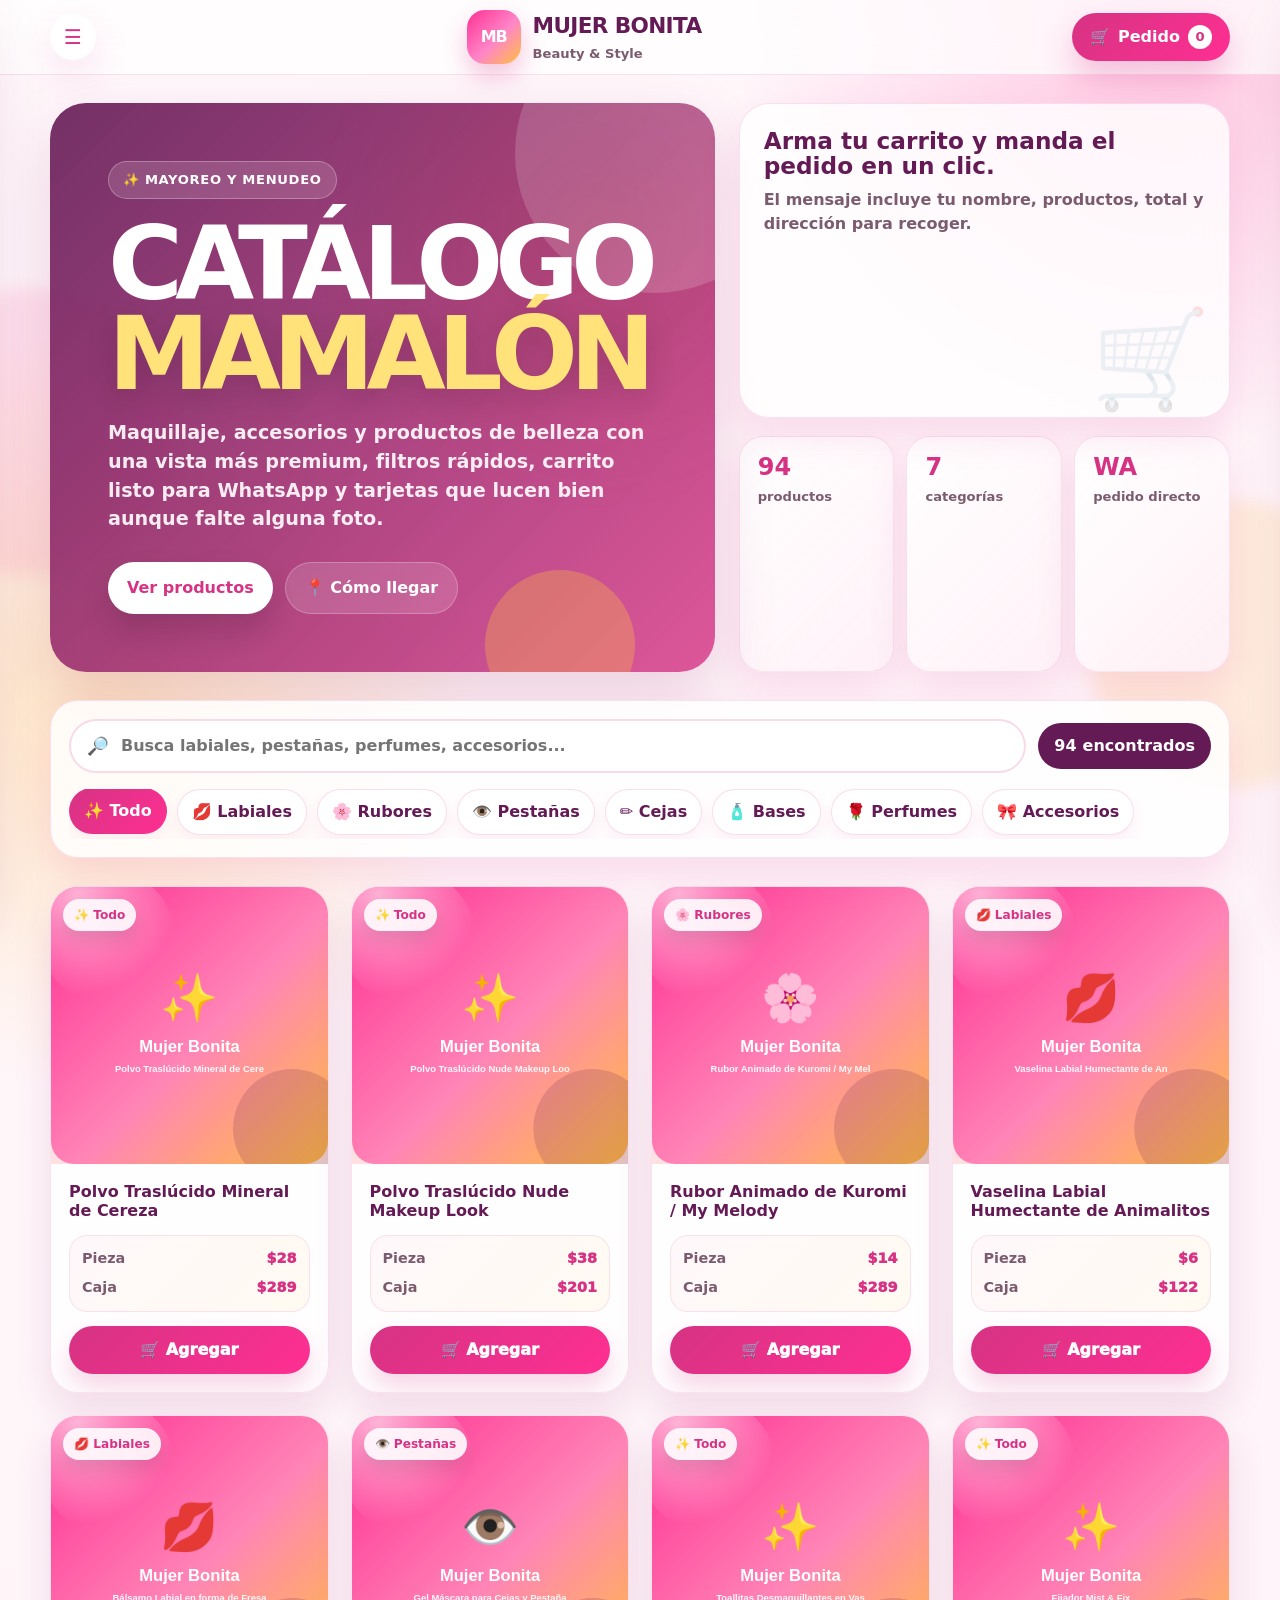
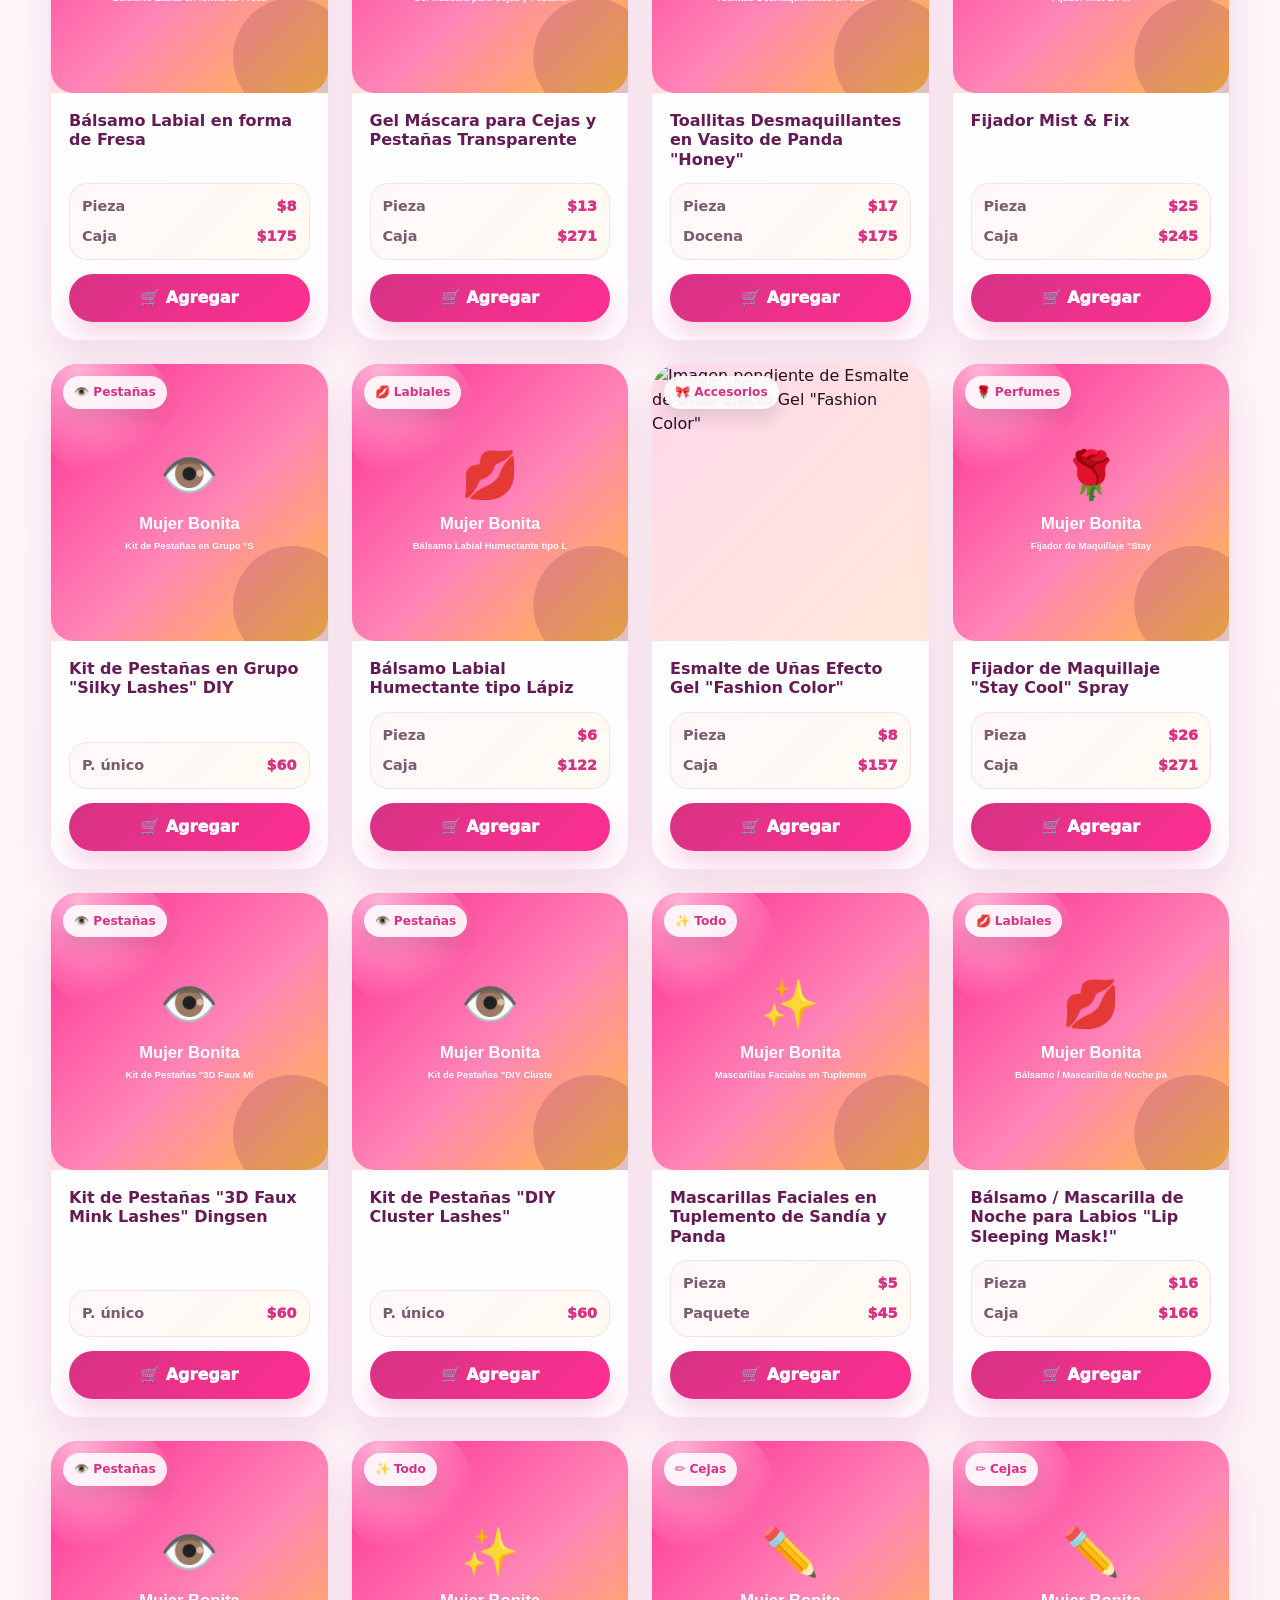
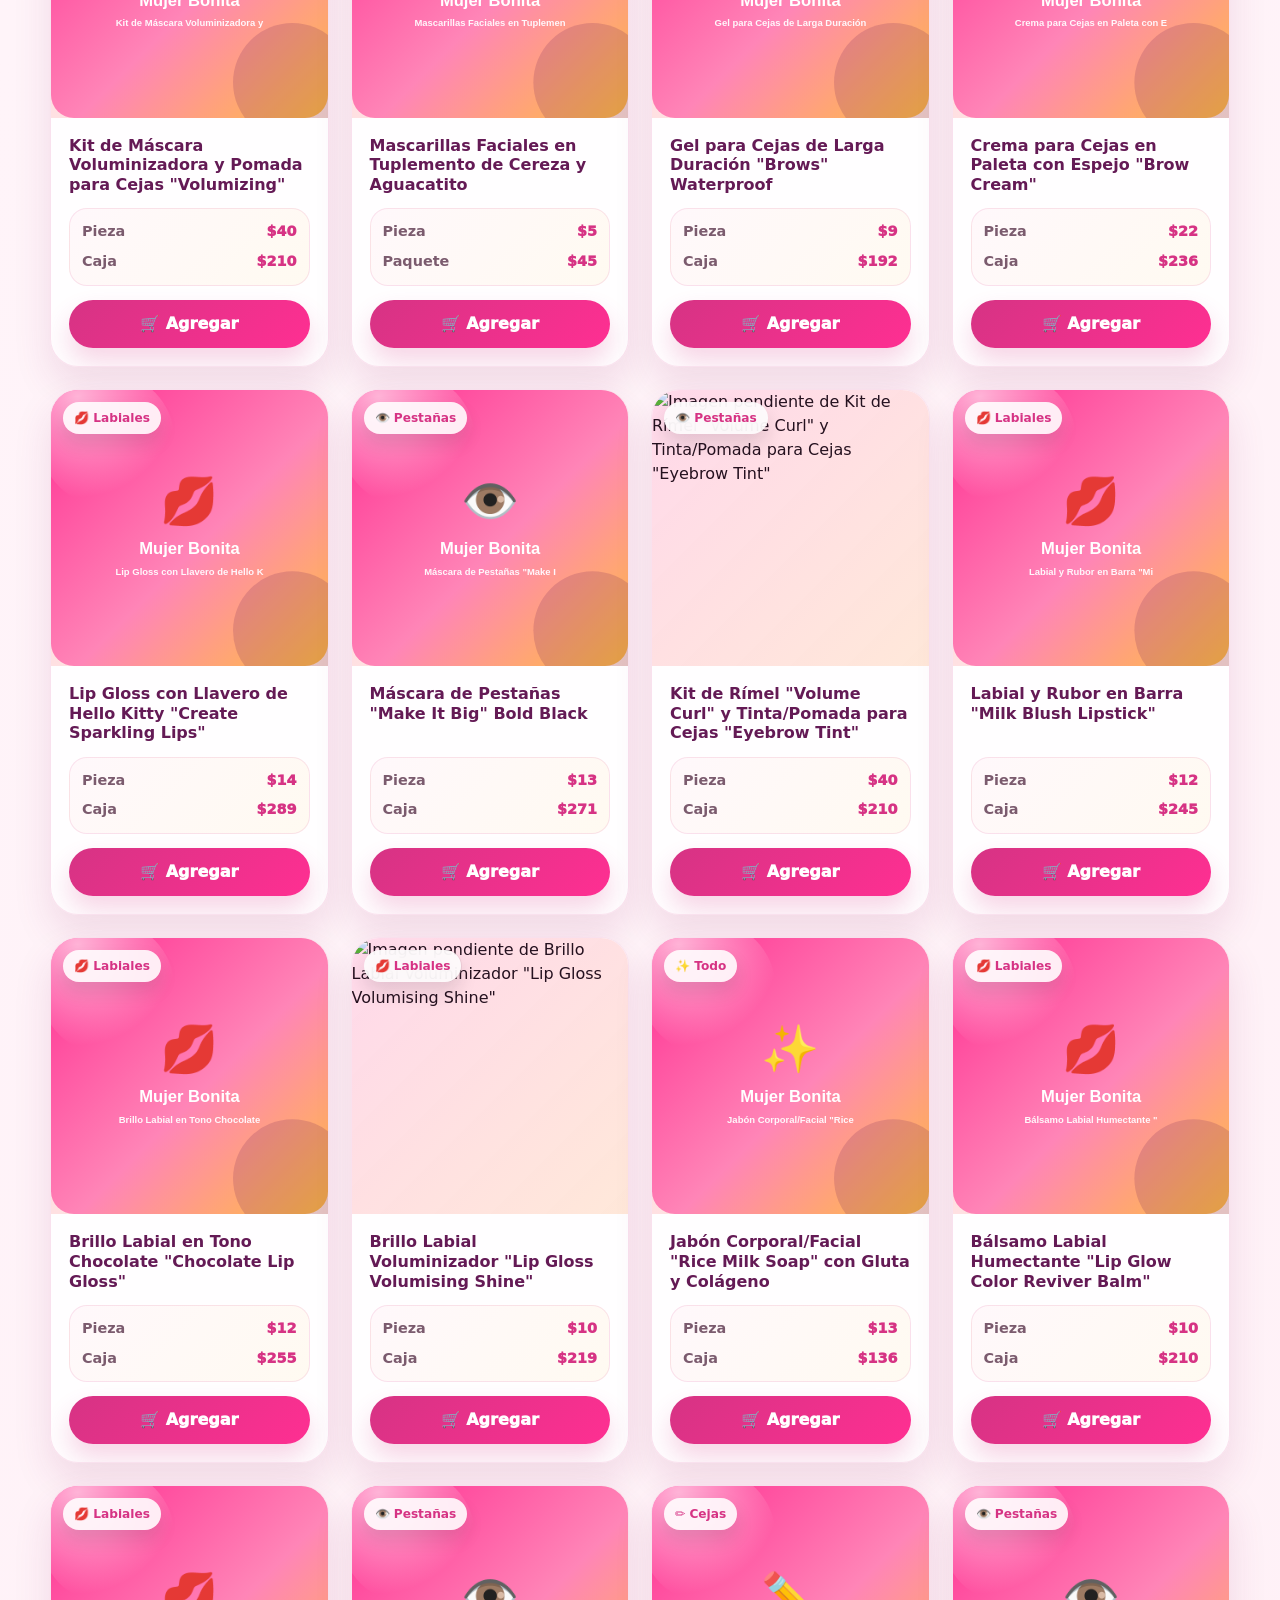
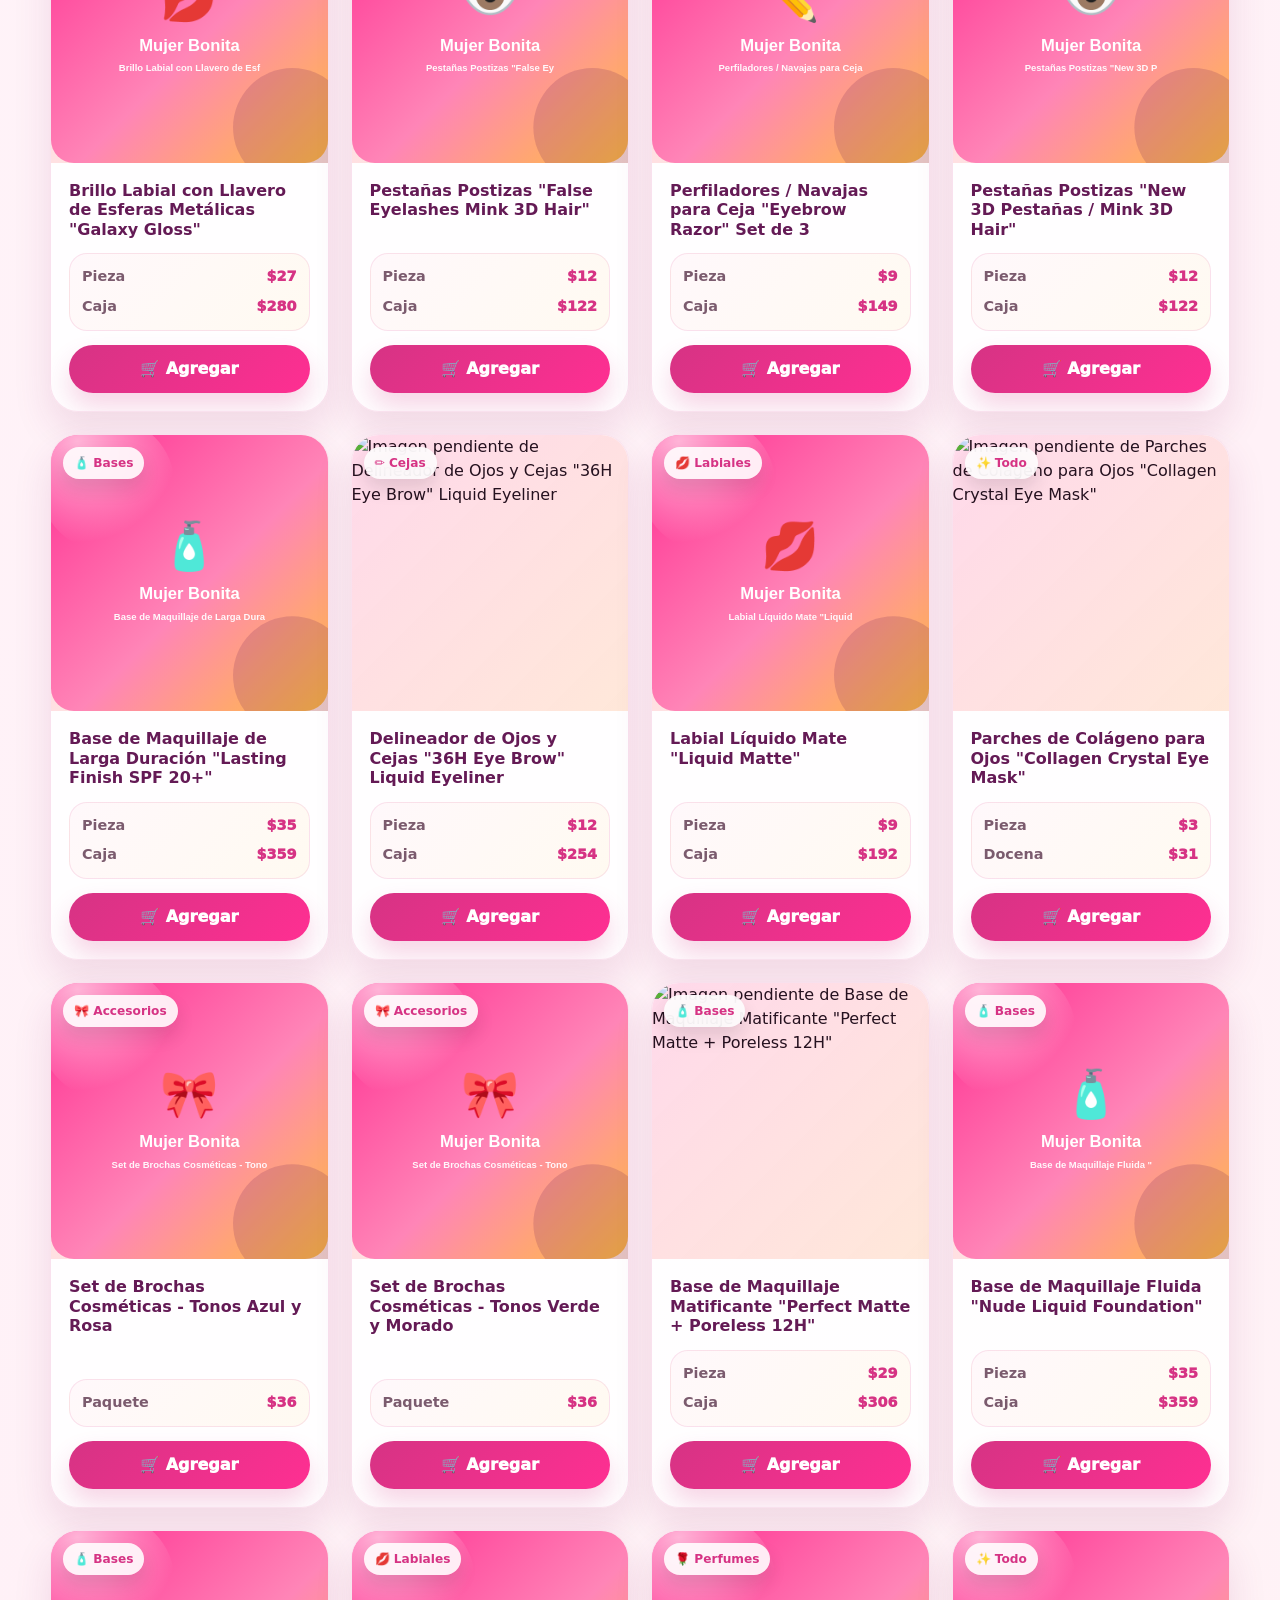
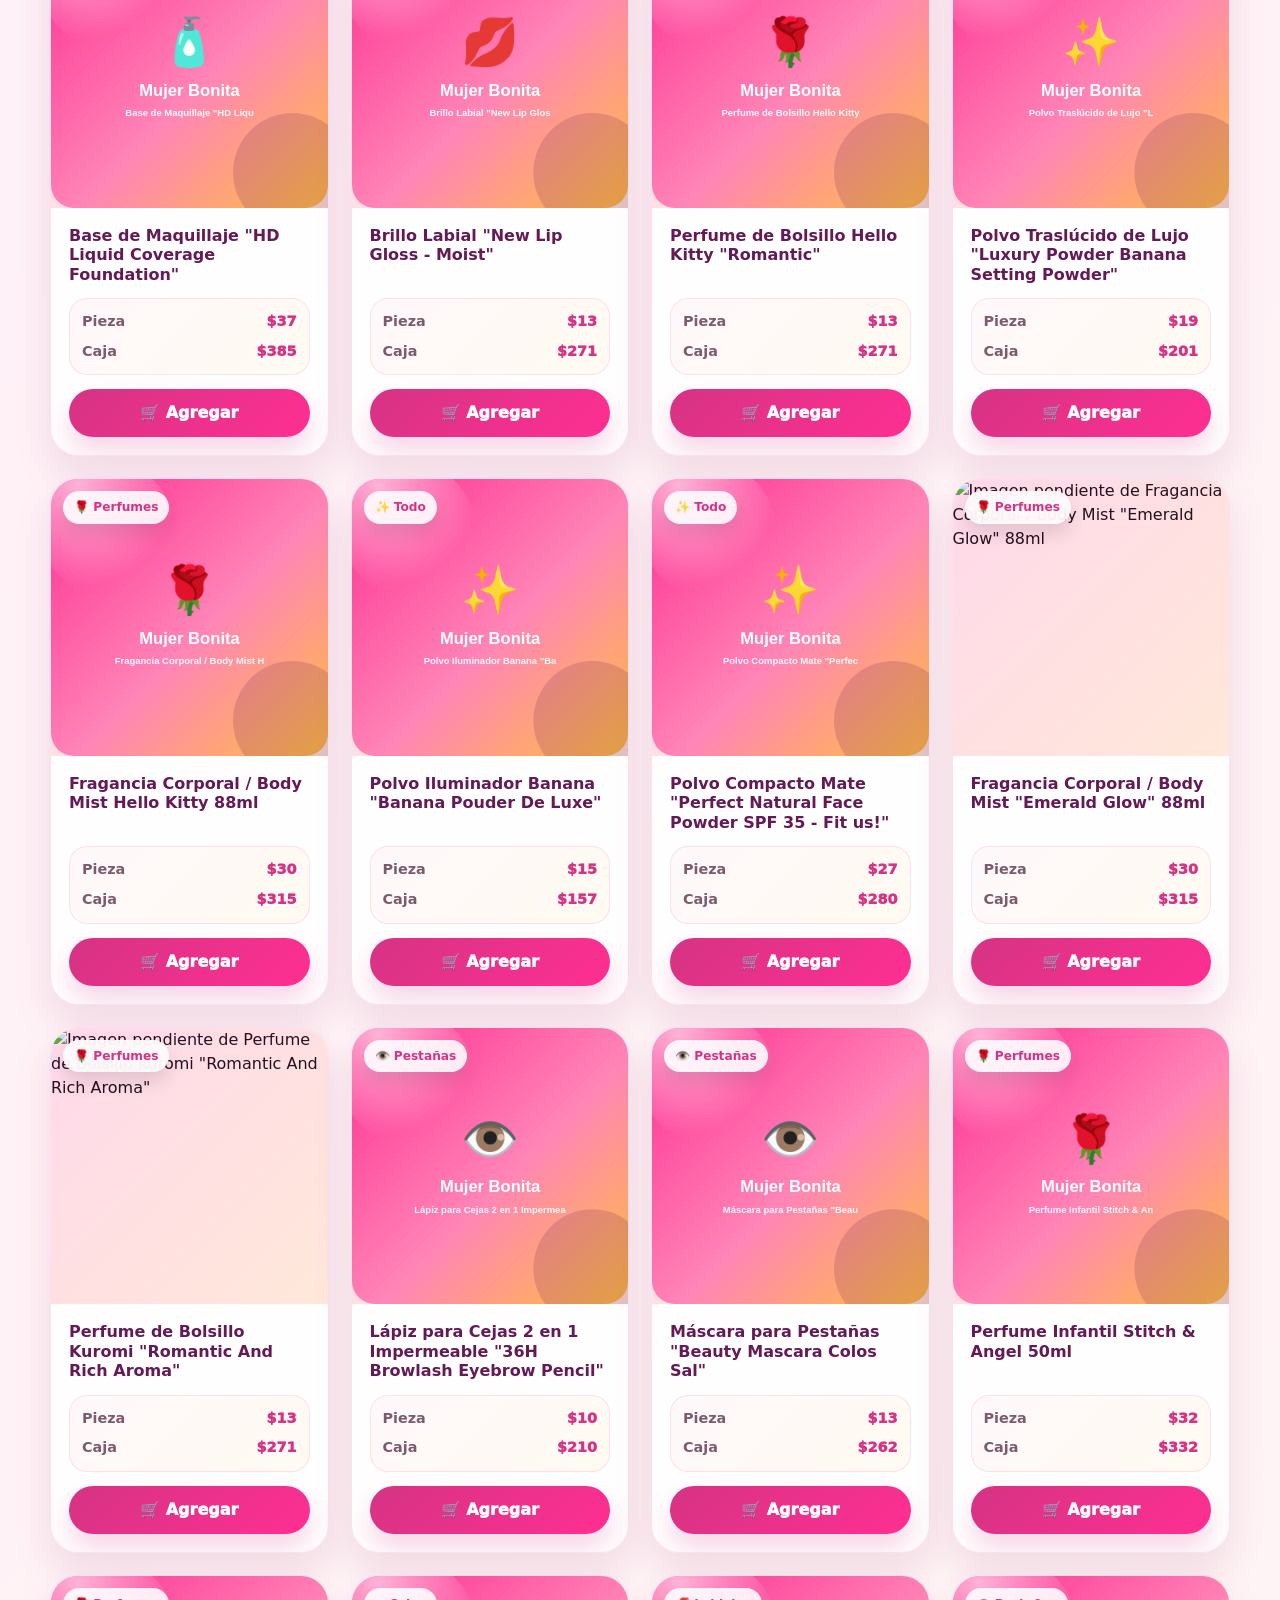
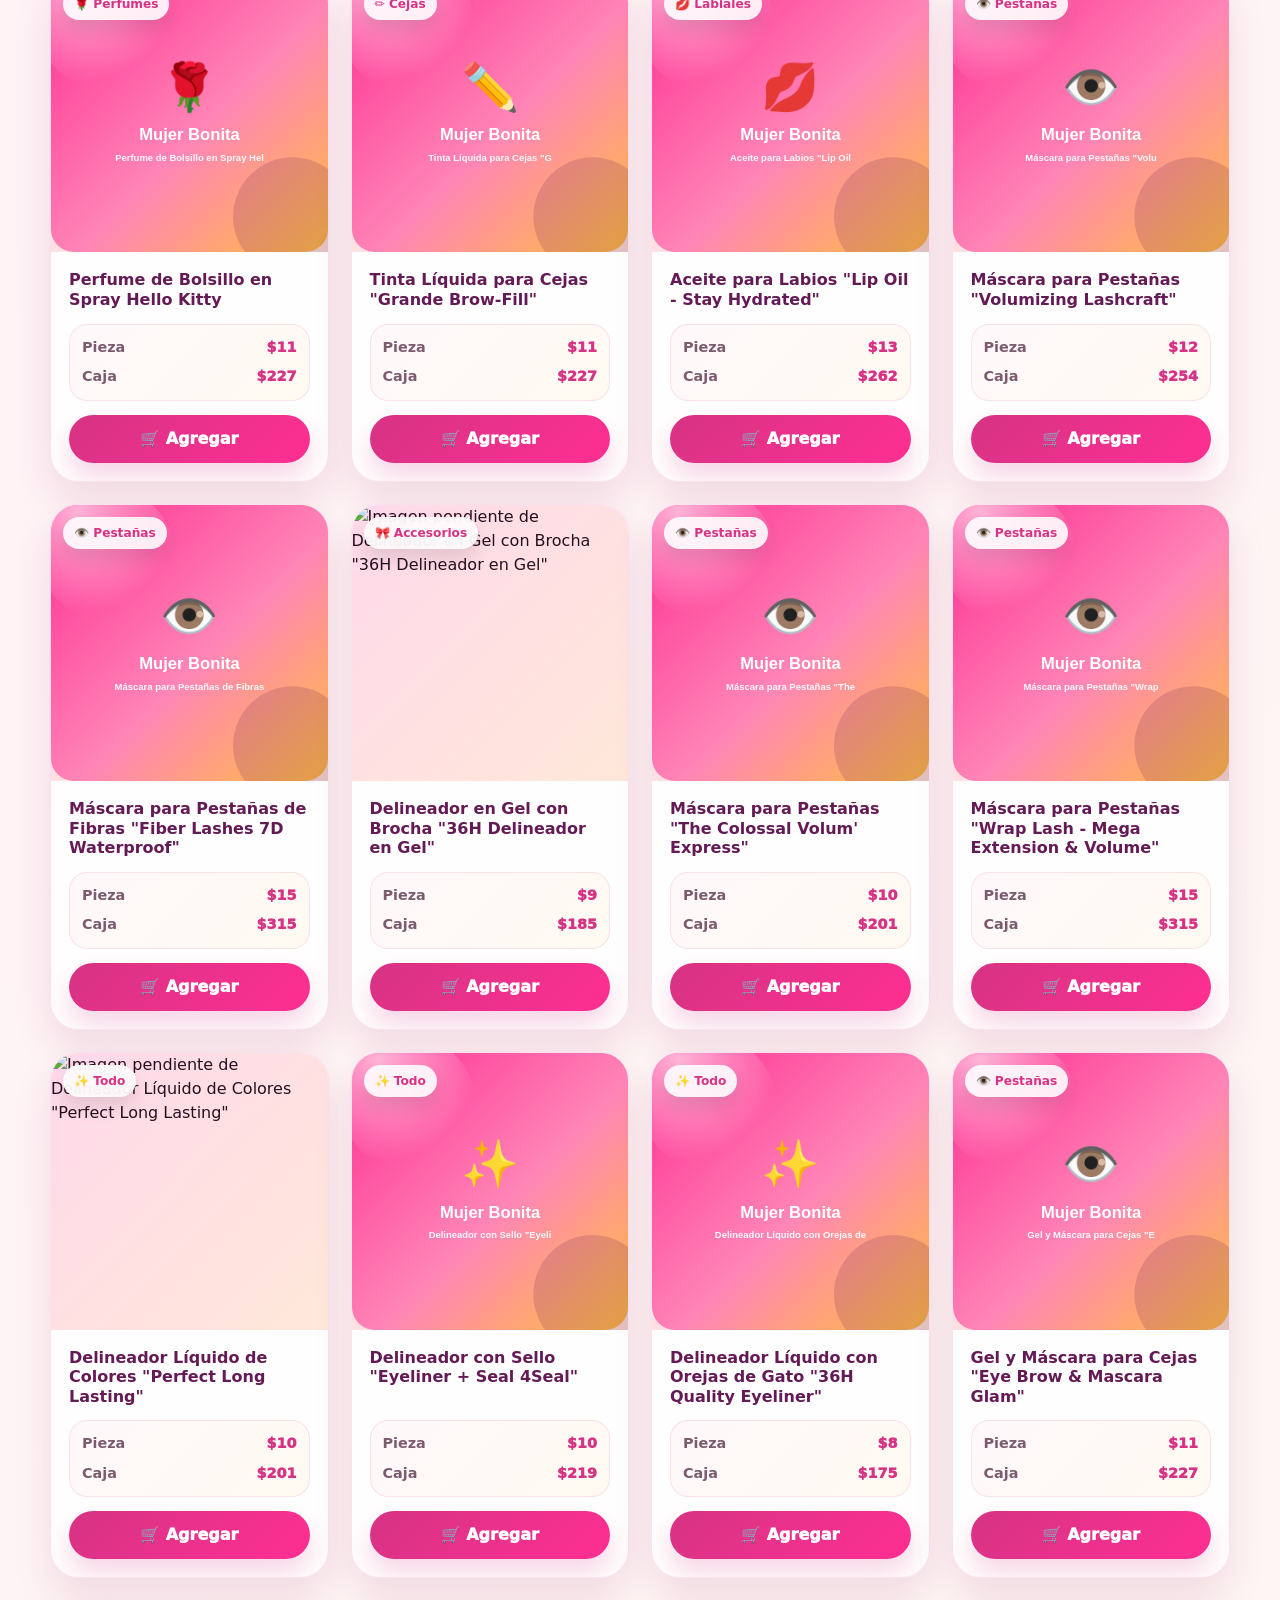
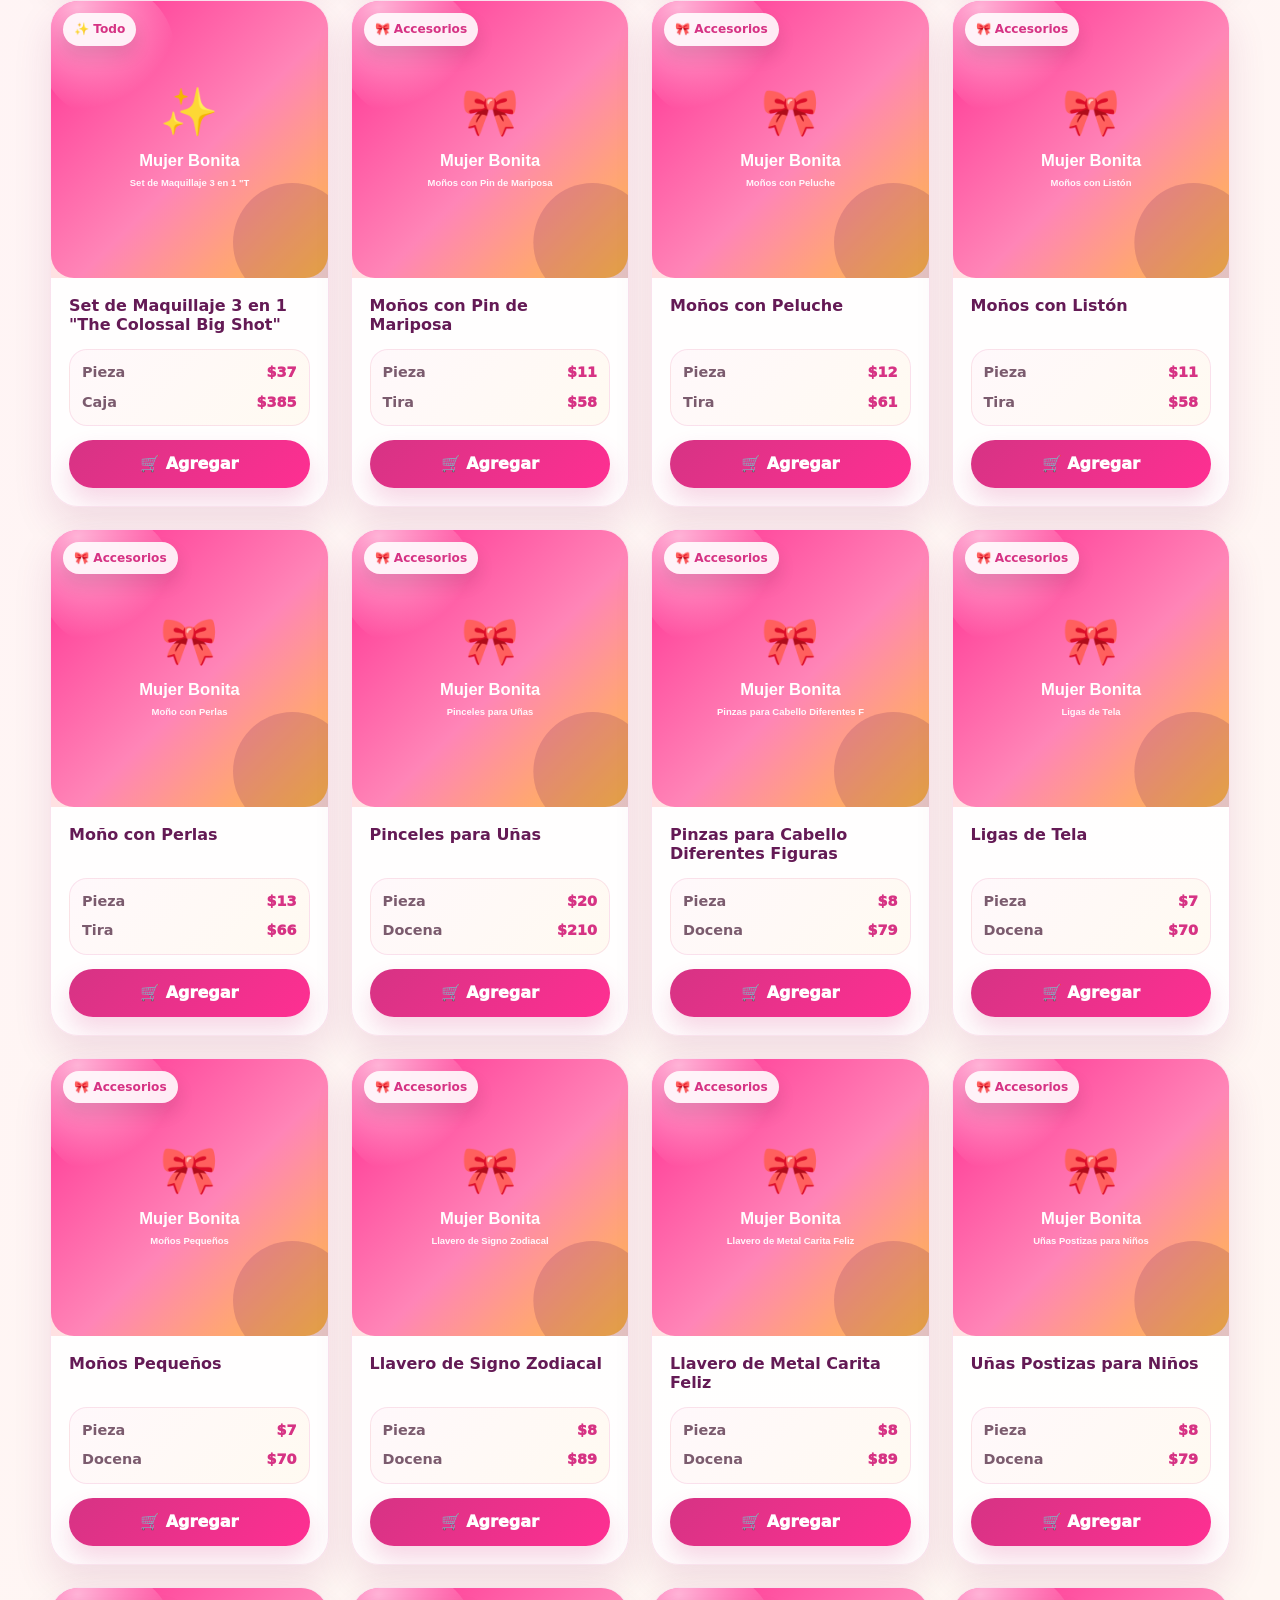
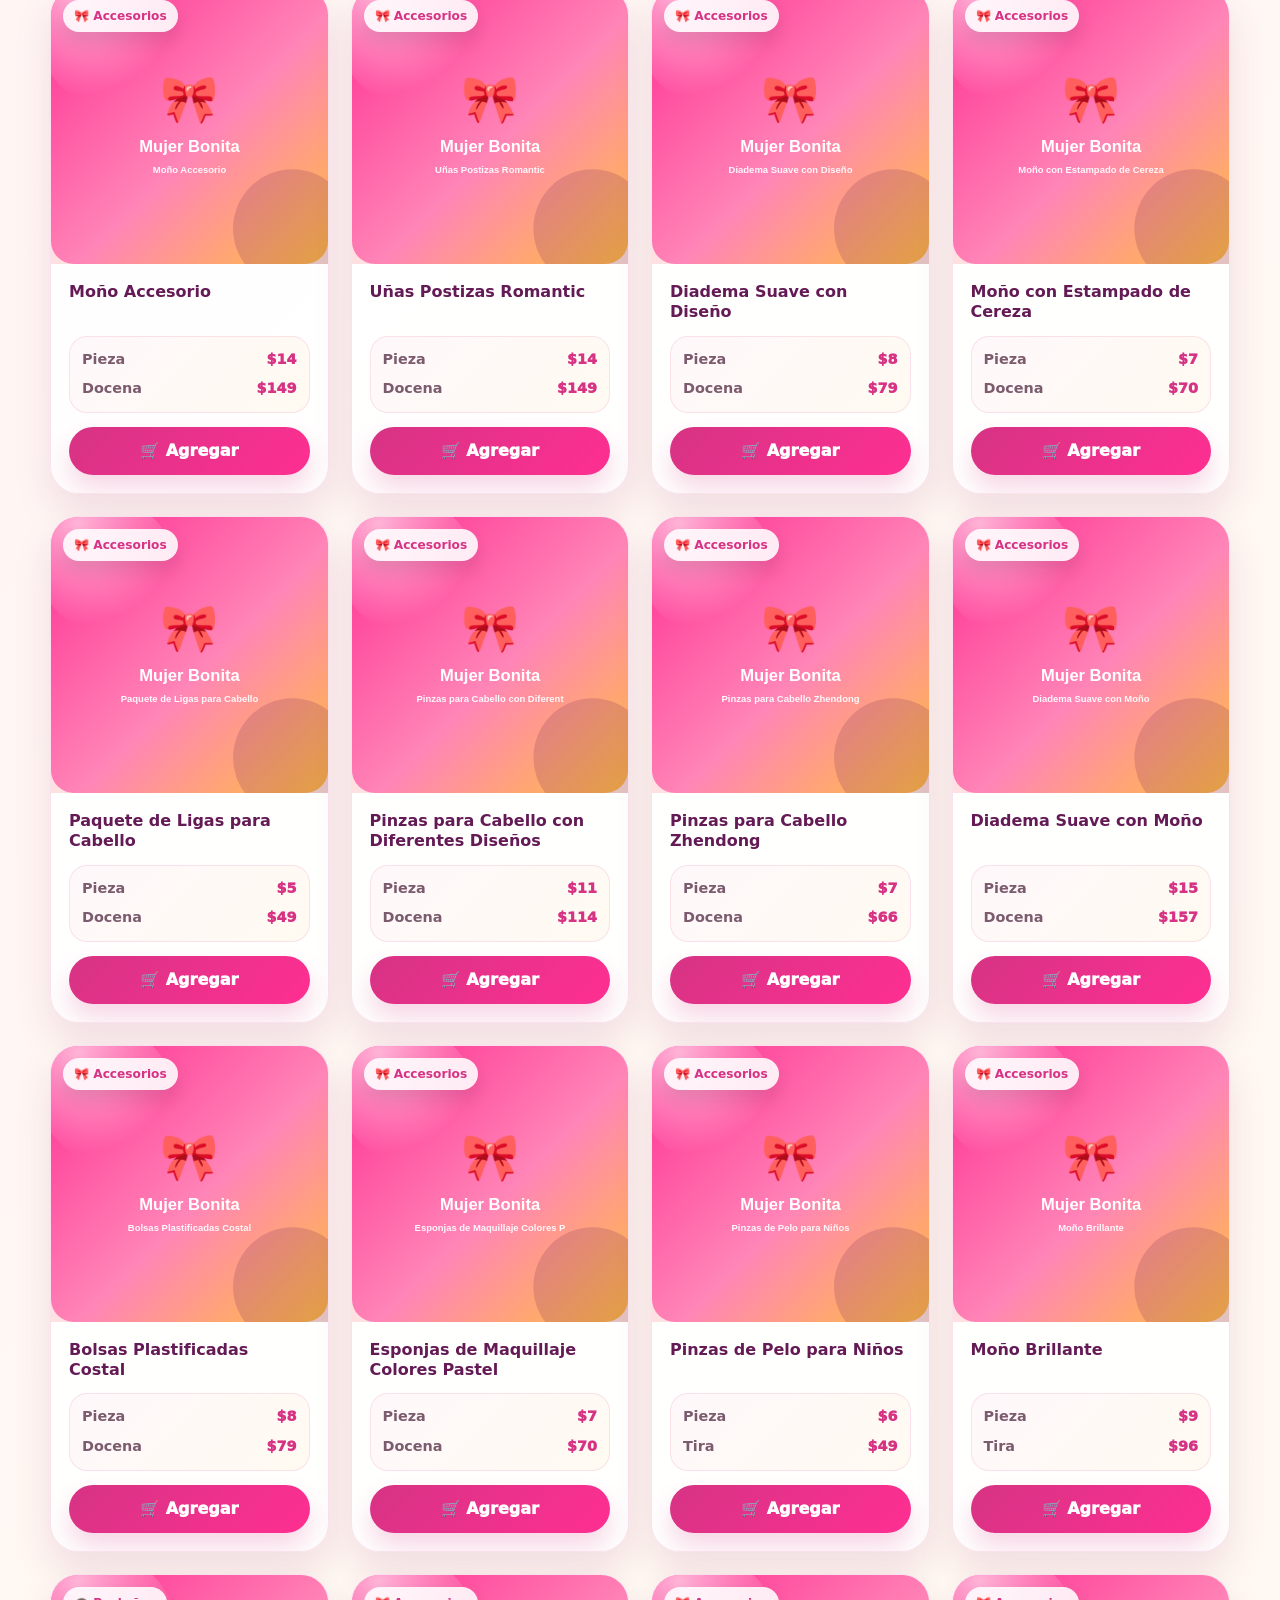
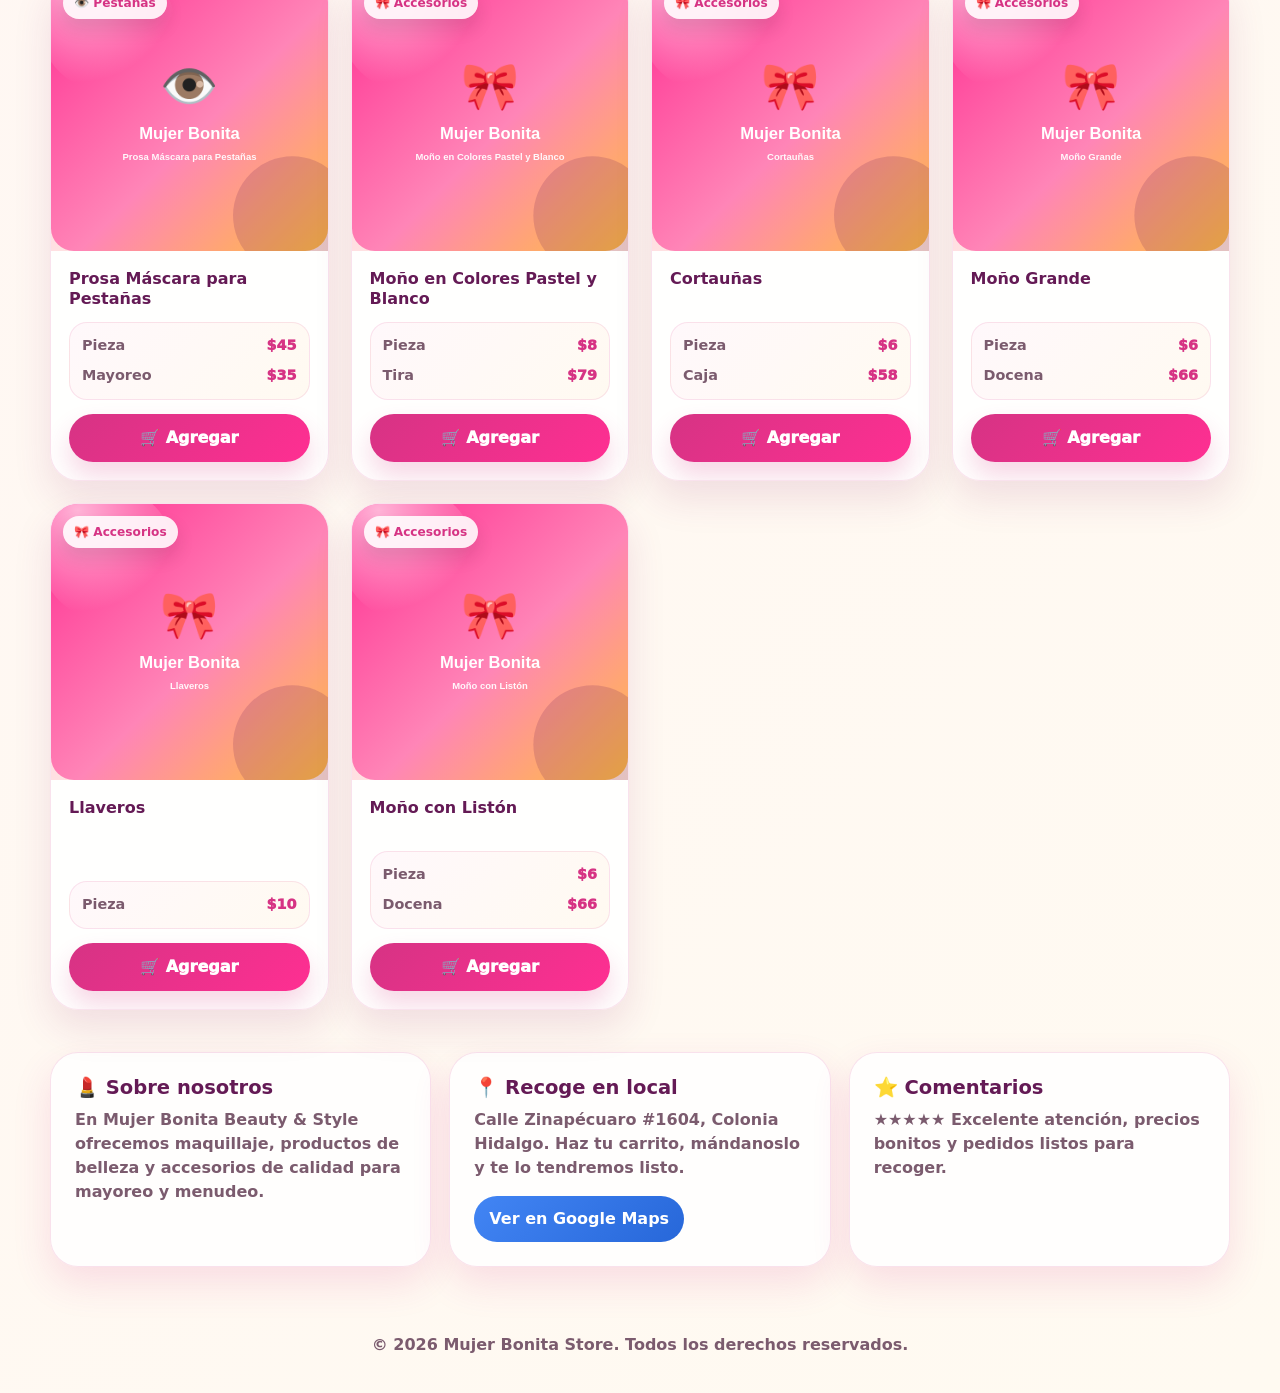
==== commit aa116716: "Redesign static catalog page Co-authored-by: zenith-software1 <zenith-software1@users.noreply.github" ====
--- a/index.html
+++ b/index.html
@@ -3,618 +3,1120 @@
 <head>
     <meta charset="UTF-8">
     <meta name="viewport" content="width=device-width, initial-scale=1.0">
-    <title>Catálogo Completo | Mujer Bonita</title>
-    
-    
+    <title>Catálogo Mujer Bonita | Beauty & Style</title>
     <style>
-    
-    .add-btn{
-    display:block;
-    width:100%;
-    margin-top:10px;
-    padding:12px;
-    background:#d63384;
-    color:white;
-    border:none;
-    border-radius:8px;
-    cursor:pointer;
-    font-weight:bold;
-    font-size:15px;
-    text-align:center;
-}
-    
-        /* --- ESTILOS GENERALES Y VARIABLES --- */
         :root {
-            --pink-primary: #ffb6c1;
-            --pink-dark: #ff6b8b;
-            --bg-light: #fff5f7;
-            --text-main: #2d2d2d;
-            --text-muted: #666;
+            --hot-pink: #ff2f92;
+            --magenta: #d63384;
+            --rose: #ff85b7;
+            --soft-pink: #fff0f7;
+            --cream: #fffaf1;
+            --purple: #641a55;
+            --ink: #25111f;
+            --muted: #7b5b6e;
             --white: #ffffff;
-            --shadow: 0 4px 15px rgba(255, 107, 139, 0.1);
-            --radius: 12px;
+            --gold: #ffbf3f;
+            --green: #20c66b;
+            --shadow: 0 24px 60px rgba(143, 34, 95, 0.18);
+            --shadow-soft: 0 16px 38px rgba(214, 51, 132, 0.14);
+            --radius-lg: 30px;
+            --radius-md: 20px;
+            --radius-sm: 14px;
+            --container: 1180px;
         }
 
         * {
+            box-sizing: border-box;
             margin: 0;
             padding: 0;
-            box-sizing: border-box;
-            font-family: 'Segoe UI', Tahoma, Geneva, Verdana, sans-serif;
+        }
+
+        html {
+            scroll-behavior: smooth;
         }
 
         body {
-            background-color: var(--bg-light);
-            color: var(--text-main);
-            line-height: 1.6;
-        }
-    
-    <div id="menuLateral" style="
-position:fixed;
-top:0;
-left:-280px;
-width:280px;
-height:100%;
-background:white;
-z-index:10001;
-transition:.3s;
-box-shadow:0 0 15px rgba(0,0,0,.2);
-padding:20px;
-overflow-y:auto;
-">
-
-<h2 style="color:#d63384;">Menú</h2>
-
-<button onclick="toggleMenu()" style="
-position:absolute;
-top:10px;
-right:15px;
-background:none;
-border:none;
-font-size:25px;
-cursor:pointer;
-">
-✕
-</button>
-
-<hr>
-
-<a href="#sobre" onclick="toggleMenu()" style="display:block;padding:12px 0;text-decoration:none;color:#333;">
-💄 Sobre Nosotros
-</a>
-
-<a href="#ubicacion" onclick="toggleMenu()" style="display:block;padding:12px 0;text-decoration:none;color:#333;">
-📍 Ubicación
-</a>
-
-<a href="#comentarios" onclick="toggleMenu()" style="display:block;padding:12px 0;text-decoration:none;color:#333;">
-⭐ Comentarios
-</a>
-
-</div>
-
-        header {
-            background: linear-gradient(135deg, var(--white), var(--pink-primary));
-            padding: 30px 20px;
-            text-align: center;
-            box-shadow: var(--shadow);
+            min-height: 100vh;
+            background:
+                radial-gradient(circle at 8% 5%, rgba(255, 191, 63, 0.28), transparent 24rem),
+                radial-gradient(circle at 92% 0%, rgba(255, 47, 146, 0.24), transparent 28rem),
+                linear-gradient(135deg, #fff7fb 0%, #fff1f7 42%, #fffaf1 100%);
+            color: var(--ink);
+            font-family: "Segoe UI", system-ui, -apple-system, BlinkMacSystemFont, sans-serif;
+            line-height: 1.5;
+            overflow-x: hidden;
+        }
+
+        body.menu-open,
+        body.cart-open {
+            overflow: hidden;
+        }
+
+        button,
+        input,
+        a {
+            font: inherit;
+        }
+
+        button {
+            cursor: pointer;
+        }
+
+        a {
+            color: inherit;
+        }
+
+        .sr-only {
+            position: absolute;
+            width: 1px;
+            height: 1px;
+            padding: 0;
+            margin: -1px;
+            overflow: hidden;
+            clip: rect(0, 0, 0, 0);
+            white-space: nowrap;
+            border: 0;
+        }
+
+        .site-shell {
+            position: relative;
+            isolation: isolate;
+            min-height: 100vh;
+        }
+
+        .site-shell::before,
+        .site-shell::after {
+            content: "";
+            position: fixed;
+            z-index: -1;
+            width: 18rem;
+            height: 18rem;
+            border-radius: 999px;
+            filter: blur(8px);
+            opacity: 0.55;
+            pointer-events: none;
+        }
+
+        .site-shell::before {
+            left: -7rem;
+            top: 18rem;
+            background: rgba(255, 133, 183, 0.32);
+        }
+
+        .site-shell::after {
+            right: -6rem;
+            bottom: 7rem;
+            background: rgba(255, 191, 63, 0.26);
+        }
+
+        .topbar {
             position: sticky;
             top: 0;
-            z-index: 100;
-        }
-    
-    
-
-        header h1 {
-            font-size: 24px;
-            color: var(--pink-dark);
-            margin-bottom: 5px;
-            text-transform: uppercase;
-            letter-spacing: 1px;
-        }
-
-        header p {
-            font-size: 14px;
-            color: var(--text-muted);
-            margin-bottom: 15px;
-        }
-
-        .search-container {
-            max-width: 500px;
+            z-index: 50;
+            background: rgba(255, 255, 255, 0.76);
+            border-bottom: 1px solid rgba(214, 51, 132, 0.14);
+            backdrop-filter: blur(18px);
+        }
+
+        .topbar-inner {
+            width: min(100% - 32px, var(--container));
+            min-height: 74px;
             margin: 0 auto;
-        }
-
-        .search-container input {
-            width: 100%;
-            padding: 12px 20px;
-            border: 2px solid var(--pink-primary);
-            border-radius: 25px;
-            outline: none;
-            font-size: 16px;
-            transition: all 0.3s ease;
-        }
-
-        .search-container input:focus {
-            border-color: var(--pink-dark);
-            box-shadow: 0 0 8px rgba(255, 107, 139, 0.3);
-        }
-
-        .container {
-            max-width: 1200px;
-            margin: 30px auto;
-            padding: 0 15px;
-        }
-
-        .products-grid {
+            display: flex;
+            align-items: center;
+            justify-content: space-between;
+            gap: 18px;
+        }
+
+        .brand {
+            display: inline-flex;
+            align-items: center;
+            gap: 12px;
+            text-decoration: none;
+            min-width: 0;
+        }
+
+        .brand-mark {
+            position: relative;
+            width: 54px;
+            height: 54px;
+            border-radius: 18px;
             display: grid;
-            grid-template-columns: repeat(auto-fit, minmax(240px, 1fr));
-            gap: 25px;
-        }
-
-        .product-card {
-            background-color: var(--white);
-            border-radius: var(--radius);
+            place-items: center;
+            background: linear-gradient(135deg, var(--hot-pink), #ff86c8 55%, var(--gold));
+            box-shadow: 0 12px 24px rgba(214, 51, 132, 0.28);
             overflow: hidden;
-            box-shadow: var(--shadow);
-            transition: transform 0.3s ease, box-shadow 0.3s ease;
-            display: flex;
-            flex-direction: column;
-            border: 1px solid rgba(255, 182, 193, 0.3);
-        }
-
-        .product-card:hover {
-            transform: translateY(-5px);
-            box-shadow: 0 8px 25px rgba(255, 107, 139, 0.2);
-        }
-
-        .image-wrapper {
-            width: 100%;
-            padding-top: 100%;
-            position: relative;
-            background-color: #f9f9f9;
-        }
-
-        .image-wrapper img {
+            color: var(--white);
+            font-weight: 900;
+            letter-spacing: -0.08em;
+        }
+
+        .brand-mark img {
             position: absolute;
-            top: 0;
-            left: 0;
+            inset: 0;
             width: 100%;
             height: 100%;
             object-fit: cover;
         }
 
+        .brand-mark span {
+            position: relative;
+            z-index: 1;
+        }
+
+        .brand-mark img.is-hidden {
+            display: none;
+        }
+
+        .brand-text {
+            display: grid;
+            gap: 1px;
+            min-width: 0;
+        }
+
+        .brand-name {
+            color: var(--purple);
+            font-size: clamp(1rem, 2.6vw, 1.35rem);
+            font-weight: 900;
+            letter-spacing: -0.03em;
+            text-transform: uppercase;
+            white-space: nowrap;
+        }
+
+        .brand-tagline {
+            color: var(--muted);
+            font-size: 0.82rem;
+            font-weight: 700;
+        }
+
+        .top-actions {
+            display: flex;
+            align-items: center;
+            gap: 10px;
+        }
+
+        .icon-btn,
+        .cart-chip,
+        .primary-btn,
+        .map-btn,
+        .add-btn,
+        .close-btn {
+            border: 0;
+            border-radius: 999px;
+            transition: transform 0.2s ease, box-shadow 0.2s ease, background 0.2s ease;
+        }
+
+        .icon-btn {
+            width: 46px;
+            height: 46px;
+            display: grid;
+            place-items: center;
+            background: var(--white);
+            color: var(--magenta);
+            box-shadow: var(--shadow-soft);
+            font-size: 1.25rem;
+        }
+
+        .cart-chip {
+            display: inline-flex;
+            align-items: center;
+            gap: 8px;
+            padding: 12px 18px;
+            background: linear-gradient(135deg, var(--magenta), var(--hot-pink));
+            color: var(--white);
+            font-weight: 900;
+            box-shadow: 0 16px 32px rgba(214, 51, 132, 0.28);
+        }
+
+        .cart-count {
+            min-width: 24px;
+            height: 24px;
+            display: inline-grid;
+            place-items: center;
+            border-radius: 999px;
+            background: var(--white);
+            color: var(--magenta);
+            font-size: 0.82rem;
+        }
+
+        .icon-btn:hover,
+        .cart-chip:hover,
+        .primary-btn:hover,
+        .map-btn:hover,
+        .add-btn:hover,
+        .close-btn:hover {
+            transform: translateY(-2px);
+        }
+
+        .hero {
+            width: min(100% - 32px, var(--container));
+            margin: 28px auto 0;
+            display: grid;
+            grid-template-columns: minmax(0, 1.15fr) minmax(300px, 0.85fr);
+            gap: 24px;
+            align-items: stretch;
+        }
+
+        .hero-card {
+            position: relative;
+            overflow: hidden;
+            min-height: 420px;
+            border-radius: 36px;
+            padding: clamp(28px, 5vw, 58px);
+            background:
+                linear-gradient(135deg, rgba(100, 26, 85, 0.9), rgba(214, 51, 132, 0.82)),
+                radial-gradient(circle at 82% 22%, rgba(255, 191, 63, 0.48), transparent 18rem);
+            color: var(--white);
+            box-shadow: var(--shadow);
+        }
+
+        .hero-card::before,
+        .hero-card::after {
+            content: "";
+            position: absolute;
+            border-radius: 999px;
+            pointer-events: none;
+        }
+
+        .hero-card::before {
+            width: 280px;
+            height: 280px;
+            right: -80px;
+            top: -90px;
+            background: rgba(255, 255, 255, 0.16);
+        }
+
+        .hero-card::after {
+            width: 150px;
+            height: 150px;
+            right: 80px;
+            bottom: -48px;
+            background: rgba(255, 191, 63, 0.32);
+        }
+
+        .eyebrow {
+            position: relative;
+            z-index: 1;
+            width: fit-content;
+            display: inline-flex;
+            align-items: center;
+            gap: 8px;
+            padding: 8px 14px;
+            border: 1px solid rgba(255, 255, 255, 0.28);
+            border-radius: 999px;
+            background: rgba(255, 255, 255, 0.14);
+            backdrop-filter: blur(12px);
+            font-size: 0.82rem;
+            font-weight: 900;
+            letter-spacing: 0.05em;
+            text-transform: uppercase;
+        }
+
+        .hero h1 {
+            position: relative;
+            z-index: 1;
+            max-width: 760px;
+            margin-top: 20px;
+            font-size: clamp(2.6rem, 8vw, 6.4rem);
+            line-height: 0.88;
+            letter-spacing: -0.08em;
+            text-transform: uppercase;
+        }
+
+        .hero h1 span {
+            display: block;
+            color: #ffe37a;
+            text-shadow: 0 10px 30px rgba(37, 17, 31, 0.18);
+        }
+
+        .hero-copy {
+            position: relative;
+            z-index: 1;
+            max-width: 650px;
+            margin-top: 20px;
+            color: rgba(255, 255, 255, 0.9);
+            font-size: clamp(1rem, 2.3vw, 1.2rem);
+            font-weight: 600;
+        }
+
+        .hero-actions {
+            position: relative;
+            z-index: 1;
+            display: flex;
+            flex-wrap: wrap;
+            gap: 12px;
+            margin-top: 28px;
+        }
+
+        .primary-btn,
+        .map-btn {
+            display: inline-flex;
+            align-items: center;
+            justify-content: center;
+            gap: 10px;
+            min-height: 48px;
+            padding: 13px 19px;
+            text-decoration: none;
+            font-weight: 900;
+        }
+
+        .primary-btn {
+            background: var(--white);
+            color: var(--magenta);
+            box-shadow: 0 16px 30px rgba(37, 17, 31, 0.18);
+        }
+
+        .map-btn {
+            background: rgba(255, 255, 255, 0.14);
+            border: 1px solid rgba(255, 255, 255, 0.24);
+            color: var(--white);
+        }
+
+        .hero-side {
+            display: grid;
+            gap: 18px;
+        }
+
+        .feature-card {
+            position: relative;
+            overflow: hidden;
+            min-height: 190px;
+            border: 1px solid rgba(214, 51, 132, 0.14);
+            border-radius: var(--radius-lg);
+            padding: 24px;
+            background: rgba(255, 255, 255, 0.78);
+            box-shadow: var(--shadow-soft);
+            backdrop-filter: blur(18px);
+        }
+
+        .feature-card strong {
+            display: block;
+            color: var(--purple);
+            font-size: clamp(1.1rem, 2.5vw, 1.45rem);
+            line-height: 1.08;
+        }
+
+        .feature-card p {
+            margin-top: 10px;
+            color: var(--muted);
+            font-weight: 650;
+        }
+
+        .feature-card .big-icon {
+            position: absolute;
+            right: 18px;
+            bottom: -14px;
+            font-size: 6rem;
+            opacity: 0.16;
+        }
+
+        .stats {
+            display: grid;
+            grid-template-columns: repeat(3, 1fr);
+            gap: 12px;
+        }
+
+        .stat {
+            min-height: 112px;
+            border-radius: 24px;
+            padding: 18px;
+            background: linear-gradient(135deg, var(--white), rgba(255, 240, 247, 0.92));
+            box-shadow: var(--shadow-soft);
+            border: 1px solid rgba(214, 51, 132, 0.12);
+        }
+
+        .stat b {
+            display: block;
+            color: var(--magenta);
+            font-size: 1.5rem;
+            line-height: 1;
+        }
+
+        .stat span {
+            display: block;
+            margin-top: 8px;
+            color: var(--muted);
+            font-size: 0.82rem;
+            font-weight: 800;
+        }
+
+        .catalog-wrap {
+            width: min(100% - 32px, var(--container));
+            margin: 28px auto 0;
+        }
+
+        .toolbar {
+            position: sticky;
+            top: 74px;
+            z-index: 40;
+            display: grid;
+            gap: 16px;
+            padding: 18px;
+            border: 1px solid rgba(214, 51, 132, 0.14);
+            border-radius: 28px;
+            background: rgba(255, 255, 255, 0.84);
+            box-shadow: var(--shadow-soft);
+            backdrop-filter: blur(18px);
+        }
+
+        .search-row {
+            display: grid;
+            grid-template-columns: minmax(0, 1fr) auto;
+            gap: 12px;
+            align-items: center;
+        }
+
+        .search-field {
+            position: relative;
+        }
+
+        .search-field span {
+            position: absolute;
+            left: 18px;
+            top: 50%;
+            transform: translateY(-50%);
+            color: var(--magenta);
+            font-size: 1.1rem;
+        }
+
+        .search-field input {
+            width: 100%;
+            min-height: 54px;
+            border: 2px solid rgba(214, 51, 132, 0.18);
+            border-radius: 999px;
+            background: var(--white);
+            padding: 0 20px 0 50px;
+            color: var(--ink);
+            outline: none;
+            box-shadow: inset 0 0 0 1px rgba(255, 255, 255, 0.75);
+            font-weight: 700;
+        }
+
+        .search-field input:focus {
+            border-color: var(--hot-pink);
+            box-shadow: 0 0 0 4px rgba(255, 47, 146, 0.12);
+        }
+
+        .results-pill {
+            min-height: 46px;
+            display: inline-flex;
+            align-items: center;
+            justify-content: center;
+            gap: 6px;
+            padding: 0 16px;
+            border-radius: 999px;
+            background: var(--purple);
+            color: var(--white);
+            font-weight: 900;
+            white-space: nowrap;
+        }
+
+        .category-row {
+            display: flex;
+            gap: 10px;
+            overflow-x: auto;
+            padding-bottom: 4px;
+            scrollbar-width: thin;
+        }
+
+        .category-btn {
+            flex: 0 0 auto;
+            border: 1px solid rgba(214, 51, 132, 0.16);
+            border-radius: 999px;
+            background: var(--white);
+            color: var(--purple);
+            padding: 10px 14px;
+            font-weight: 900;
+            box-shadow: 0 8px 18px rgba(214, 51, 132, 0.08);
+            transition: transform 0.2s ease, border-color 0.2s ease, color 0.2s ease, background 0.2s ease;
+        }
+
+        .category-btn:hover,
+        .category-btn.is-active {
+            transform: translateY(-1px);
+            border-color: transparent;
+            background: linear-gradient(135deg, var(--magenta), var(--hot-pink));
+            color: var(--white);
+        }
+
+        .products-grid {
+            display: grid;
+            grid-template-columns: repeat(auto-fill, minmax(230px, 1fr));
+            gap: 22px;
+            margin-top: 28px;
+        }
+
+        .product-card {
+            position: relative;
+            display: flex;
+            min-height: 100%;
+            flex-direction: column;
+            overflow: hidden;
+            border: 1px solid rgba(214, 51, 132, 0.14);
+            border-radius: 28px;
+            background: rgba(255, 255, 255, 0.9);
+            box-shadow: 0 18px 38px rgba(143, 34, 95, 0.12);
+            transition: transform 0.22s ease, box-shadow 0.22s ease, border-color 0.22s ease;
+        }
+
+        .product-card:hover {
+            transform: translateY(-7px);
+            border-color: rgba(255, 47, 146, 0.36);
+            box-shadow: 0 28px 54px rgba(143, 34, 95, 0.2);
+        }
+
+        .image-wrapper {
+            position: relative;
+            aspect-ratio: 1 / 1;
+            overflow: hidden;
+            background:
+                linear-gradient(135deg, rgba(255, 47, 146, 0.12), rgba(255, 191, 63, 0.16)),
+                var(--soft-pink);
+        }
+
+        .image-wrapper img {
+            width: 100%;
+            height: 100%;
+            display: block;
+            object-fit: cover;
+            transform: scale(1.01);
+            transition: transform 0.35s ease;
+        }
+
+        .product-card:hover .image-wrapper img {
+            transform: scale(1.06);
+        }
+
+        .image-wrapper img.is-placeholder {
+            object-fit: cover;
+            transform: none;
+        }
+
+        .image-badge {
+            position: absolute;
+            left: 12px;
+            top: 12px;
+            z-index: 2;
+            padding: 7px 11px;
+            border-radius: 999px;
+            background: rgba(255, 255, 255, 0.88);
+            color: var(--magenta);
+            box-shadow: 0 10px 18px rgba(37, 17, 31, 0.12);
+            font-size: 0.76rem;
+            font-weight: 900;
+            backdrop-filter: blur(10px);
+        }
+
         .product-info {
-            padding: 15px;
             display: flex;
+            flex: 1;
             flex-direction: column;
-            flex-grow: 1;
+            gap: 14px;
+            padding: 18px;
         }
 
         .product-title {
-            font-size: 15px;
-            font-weight: 600;
-            margin-bottom: 10px;
-            color: var(--text-main);
-            min-height: 44px;
-            display: -webkit-box;
-            -webkit-line-clamp: 2;
-            -webkit-box-orient: vertical;
-            overflow: hidden;
+            color: var(--purple);
+            font-size: 1rem;
+            font-weight: 900;
+            line-height: 1.22;
+            min-height: 2.45em;
         }
 
         .price-box {
-            background-color: var(--bg-light);
-            padding: 10px;
-            border-radius: 8px;
+            display: grid;
+            gap: 8px;
+            padding: 12px;
+            border-radius: 18px;
+            background: linear-gradient(135deg, #fff8fb, #fffaf1);
+            border: 1px solid rgba(214, 51, 132, 0.12);
             margin-top: auto;
-            border-left: 4px solid var(--pink-dark);
         }
 
         .price-row {
             display: flex;
             justify-content: space-between;
-            font-size: 14px;
-            margin-bottom: 4px;
-        }
-
-        .price-row:last-child {
-            margin-bottom: 0;
-        }
-
-        .price-label {
-            color: var(--text-muted);
+            gap: 14px;
+            color: var(--muted);
+            font-size: 0.9rem;
+            font-weight: 800;
         }
 
         .price-value {
+            color: var(--magenta);
+            font-weight: 950;
+        }
+
+        .add-btn {
+            width: 100%;
+            min-height: 46px;
+            display: inline-flex;
+            align-items: center;
+            justify-content: center;
+            gap: 8px;
+            padding: 12px 16px;
+            background: linear-gradient(135deg, var(--magenta), var(--hot-pink));
+            color: var(--white);
+            box-shadow: 0 14px 26px rgba(214, 51, 132, 0.2);
+            font-weight: 950;
+        }
+
+        .no-results {
+            display: none;
+            margin: 28px 0;
+            padding: 34px;
+            border: 2px dashed rgba(214, 51, 132, 0.24);
+            border-radius: 28px;
+            background: rgba(255, 255, 255, 0.75);
+            color: var(--muted);
+            text-align: center;
+            font-weight: 800;
+        }
+
+        .info-grid {
+            width: min(100% - 32px, var(--container));
+            margin: 42px auto 0;
+            display: grid;
+            grid-template-columns: repeat(3, 1fr);
+            gap: 18px;
+        }
+
+        .info-card {
+            border: 1px solid rgba(214, 51, 132, 0.14);
+            border-radius: 28px;
+            padding: 24px;
+            background: rgba(255, 255, 255, 0.82);
+            box-shadow: var(--shadow-soft);
+        }
+
+        .info-card h2 {
+            color: var(--purple);
+            font-size: 1.22rem;
+            line-height: 1.1;
+        }
+
+        .info-card p {
+            margin-top: 10px;
+            color: var(--muted);
+            font-weight: 650;
+        }
+
+        .info-card .card-link {
+            display: inline-flex;
+            margin-top: 16px;
+            align-items: center;
+            justify-content: center;
+            gap: 8px;
+            border-radius: 999px;
+            background: linear-gradient(135deg, #4285f4, #2767d9);
+            color: var(--white);
+            padding: 11px 15px;
+            text-decoration: none;
+            font-weight: 900;
+        }
+
+        .overlay {
+            position: fixed;
+            inset: 0;
+            z-index: 80;
+            background: rgba(37, 17, 31, 0.42);
+            opacity: 0;
+            pointer-events: none;
+            transition: opacity 0.25s ease;
+            backdrop-filter: blur(3px);
+        }
+
+        body.menu-open .overlay,
+        body.cart-open .overlay {
+            opacity: 1;
+            pointer-events: auto;
+        }
+
+        .side-panel,
+        .cart-panel {
+            position: fixed;
+            top: 0;
+            bottom: 0;
+            z-index: 90;
+            width: min(92vw, 390px);
+            background: linear-gradient(180deg, var(--white), #fff7fb);
+            box-shadow: var(--shadow);
+            transition: transform 0.28s ease;
+            overflow-y: auto;
+        }
+
+        .side-panel {
+            left: 0;
+            transform: translateX(-105%);
+            padding: 24px;
+        }
+
+        .cart-panel {
+            right: 0;
+            transform: translateX(105%);
+            padding: 24px;
+        }
+
+        body.menu-open .side-panel,
+        body.cart-open .cart-panel {
+            transform: translateX(0);
+        }
+
+        .panel-header {
+            display: flex;
+            align-items: center;
+            justify-content: space-between;
+            gap: 16px;
+            margin-bottom: 22px;
+        }
+
+        .panel-header h2 {
+            color: var(--purple);
+            font-size: 1.45rem;
+            line-height: 1.05;
+        }
+
+        .close-btn {
+            width: 42px;
+            height: 42px;
+            display: grid;
+            place-items: center;
+            background: var(--soft-pink);
+            color: var(--magenta);
+            font-size: 1.1rem;
+            font-weight: 900;
+        }
+
+        .menu-links {
+            display: grid;
+            gap: 12px;
+            margin-top: 18px;
+        }
+
+        .menu-links a {
+            display: flex;
+            align-items: center;
+            gap: 12px;
+            border-radius: 18px;
+            padding: 15px;
+            background: var(--white);
+            color: var(--purple);
+            text-decoration: none;
+            font-weight: 900;
+            box-shadow: 0 10px 22px rgba(214, 51, 132, 0.08);
+        }
+
+        .pickup-box {
+            margin-top: 18px;
+            border-radius: 22px;
+            padding: 18px;
+            background: linear-gradient(135deg, rgba(214, 51, 132, 0.1), rgba(255, 191, 63, 0.16));
+            color: var(--purple);
+            font-weight: 800;
+        }
+
+        .cart-items {
+            display: grid;
+            gap: 12px;
+            margin: 18px 0;
+        }
+
+        .cart-empty {
+            padding: 22px;
+            border-radius: 22px;
+            background: var(--soft-pink);
+            color: var(--muted);
+            text-align: center;
+            font-weight: 800;
+        }
+
+        .cart-item {
+            display: grid;
+            grid-template-columns: 1fr auto;
+            gap: 12px;
+            align-items: center;
+            border-radius: 18px;
+            padding: 14px;
+            background: var(--white);
+            box-shadow: 0 10px 22px rgba(214, 51, 132, 0.08);
+        }
+
+        .cart-item strong {
+            display: block;
+            color: var(--purple);
+            font-size: 0.92rem;
+            line-height: 1.2;
+        }
+
+        .cart-item span {
+            display: block;
+            margin-top: 4px;
+            color: var(--magenta);
+            font-weight: 900;
+        }
+
+        .remove-btn {
+            width: 34px;
+            height: 34px;
+            border: 0;
+            border-radius: 999px;
+            background: #fff0f2;
+            color: #d72f4f;
+            font-weight: 950;
+        }
+
+        .cart-total {
+            display: flex;
+            justify-content: space-between;
+            align-items: center;
+            gap: 16px;
+            margin-top: 16px;
+            padding: 18px;
+            border-radius: 22px;
+            background: var(--purple);
+            color: var(--white);
+            font-weight: 950;
+        }
+
+        .whatsapp-btn {
+            width: 100%;
+            min-height: 50px;
+            margin-top: 14px;
+            border: 0;
+            border-radius: 999px;
+            background: linear-gradient(135deg, #25d366, #16ad51);
+            color: var(--white);
+            font-weight: 950;
+            box-shadow: 0 16px 28px rgba(32, 198, 107, 0.22);
+        }
+
+        footer {
+            width: min(100% - 32px, var(--container));
+            margin: 42px auto 0;
+            padding: 24px 0 36px;
+            color: var(--muted);
+            text-align: center;
             font-weight: 700;
-            color: var(--pink-dark);
-        }
-
-        .no-results {
-            grid-column: 1 / -1;
-            text-align: center;
-            padding: 40px;
-            color: var(--text-muted);
-            font-size: 16px;
-            display: none;
-        }
-
-        footer {
-            text-align: center;
-            padding: 30px 20px;
-            margin-top: 40px;
-            background-color: var(--white);
-            color: var(--text-muted);
-            font-size: 13px;
-            border-top: 1px solid rgba(255, 182, 193, 0.4)
-                    footer {
-            text-align: center;
-            padding: 30px 20px;
-            margin-top: 40px;
-            background-color: var(--white);
-            color: var(--text-muted);
-            font-size: 13px;
-            border-top: 1px solid rgba(255, 182, 193, 0.4);
-        }
-
-        /* === NUEVOS ESTILOS PARA EL LOGO === */
-        .logo-container {
-            margin-bottom: 10px;
-            display: flex;
-            justify-content: center;
-            align-items: center;
-        }
-
-        .logo-container img {
-            max-width: 180px;
-            width: 100%;
-            height: auto;
-            object-fit: contain;
-        
-    </style>
-
-        
+        }
+
+        @media (max-width: 920px) {
+            .hero,
+            .info-grid {
+                grid-template-columns: 1fr;
+            }
+
+            .hero-card {
+                min-height: auto;
+            }
+
+            .stats {
+                grid-template-columns: repeat(3, minmax(0, 1fr));
+            }
+
+            .toolbar {
+                top: 74px;
+            }
+        }
+
+        @media (max-width: 640px) {
+            .topbar-inner,
+            .hero,
+            .catalog-wrap,
+            .info-grid,
+            footer {
+                width: min(100% - 20px, var(--container));
+            }
+
+            .topbar-inner {
+                min-height: 66px;
+                gap: 10px;
+            }
+
+            .brand-mark {
+                width: 46px;
+                height: 46px;
+                border-radius: 16px;
+            }
+
+            .brand-tagline,
+            .cart-label {
+                display: none;
+            }
+
+            .cart-chip {
+                padding: 11px 12px;
+            }
+
+            .hero {
+                margin-top: 16px;
+            }
+
+            .hero-card {
+                border-radius: 28px;
+            }
+
+            .stats,
+            .search-row {
+                grid-template-columns: 1fr;
+            }
+
+            .results-pill {
+                width: 100%;
+            }
+
+            .toolbar {
+                top: 66px;
+                border-radius: 24px;
+                padding: 14px;
+            }
+
+            .products-grid {
+                grid-template-columns: repeat(auto-fill, minmax(165px, 1fr));
+                gap: 14px;
+            }
+
+            .product-card {
+                border-radius: 22px;
+            }
+
+            .product-info {
+                padding: 14px;
+            }
+        }
     </style>
 </head>
-<button id="carritoBtn"
-onclick="toggleCarrito()"
-style="
-position:fixed;
-bottom:20px;
-right:20px;
-background:#d63384;
-color:white;
-border:none;
-padding:15px 20px;
-border-radius:50px;
-font-weight:bold;
-z-index:9999;">
-🛒 <span id="cantidadCarrito">0</span>
-</button>
-
-<div id="carritoPanel"
-style="
-position:fixed;
-top:0;
-right:-350px;
-width:350px;
-height:100%;
-background:white;
-box-shadow:-5px 0 15px rgba(0,0,0,.2);
-transition:.3s;
-padding:15px;
-overflow-y:auto;
-z-index:10000;">
-    
-    <button
-onclick="toggleCarrito()"
-style="
-position:absolute;
-top:10px;
-right:15px;
-background:none;
-border:none;
-font-size:28px;
-cursor:pointer;
-color:#d63384;">
-✖
-</button>
-
-<h2>Tu Pedido</h2>
-
-<p style="color:#d63384;font-weight:bold;">
-Solo se recoge en:
-<br>
-Calle Zinapécuaro #1604
-Colonia Hidalgo
-</p>
-
-<div id="listaProductos"></div>
-
-<h3>Total: $<span id="totalPedido">0</span></h3>
-
-<button onclick="enviarPedido()"
-style="
-width:100%;
-background:#25D366;
-color:white;
-border:none;
-padding:12px;
-border-radius:8px;">
-Enviar por WhatsApp
-</button>
-
-</div>
-
-<script>
-
-let carrito=[];
-
-function toggleCarrito(){
-
- const panel=document.getElementById("carritoPanel");
-
- if(panel.style.right==="0px"){
-   panel.style.right="-350px";
- }else{
-   panel.style.right="0px";
- }
-
-}
-
-function agregarCarrito(nombre,precio){
-
- carrito.push({
-   nombre:nombre,
-   precio:precio
- });
-
- actualizarCarrito();
-
-}
-
-function actualizarCarrito(){
-
- let html="";
- let total=0;
-
- carrito.forEach((item,index)=>{
-
-   total+=Number(item.precio);
-
-   html+=`
-   <div style="border-bottom:1px solid #ddd;padding:10px 0;">
-      <b>${item.nombre}</b>
-      <br>
-      $${item.precio}
-      <br>
-      <button onclick="eliminarProducto(${index})">
-      Eliminar
-      </button>
-   </div>
-   `;
-
- });
-
- document.getElementById("listaProductos").innerHTML=html;
- document.getElementById("totalPedido").innerText=total;
- document.getElementById("cantidadCarrito").innerText=carrito.length;
-
-}
-
-function eliminarProducto(index){
-
- carrito.splice(index,1);
-
- actualizarCarrito();
-
-}
-
-function enviarPedido(){
-
- if(carrito.length===0){
-   alert("Tu carrito está vacío");
-   return;
- }
-
- let nombre = prompt("Por favor escribe tu nombre para recoger el pedido:");
-
- if(!nombre || nombre.trim()===""){
-   alert("Debes escribir tu nombre.");
-   return;
- }
-
- let mensaje = `Hola, quiero realizar el siguiente pedido:
-
-Nombre: ${nombre}
-
-`;
-
- carrito.forEach(item=>{
-   mensaje += `• ${item.nombre} - $${item.precio}\n`;
- });
-
- mensaje += `
-
-Recogeré mi pedido en:
-Calle Zinapécuaro #1604,
-Colonia Hidalgo.
-`;
-
- window.open(
-   "https://wa.me/524773148040?text=" +
-   encodeURIComponent(mensaje),
-   "_blank"
- );
-
-}
-
-</script>
 <body>
-    
-    <div id="menuLateral" style="
-position:fixed;
-top:0;
-left:-280px;
-width:280px;
-height:100%;
-background:white;
-z-index:10001;
-transition:.3s;
-box-shadow:0 0 15px rgba(0,0,0,.2);
-padding:20px;
-overflow-y:auto;
-">
-
-<h2 style="color:#d63384;">Menú</h2>
-
-<button onclick="toggleMenu()" style="
-position:absolute;
-top:10px;
-right:15px;
-background:none;
-border:none;
-font-size:25px;
-cursor:pointer;
-">
-✕
-</button>
-
-<hr>
-
-<a 
-        
-        <section id="sobre">
-<h2>💄 Sobre Nosotros</h2>
-<p>En Mujer Bonita Beauty & Style ofrecemos maquillaje,
-
-productos de belleza y accesorios de calidad para mayoreo
-
-y menudeo, buscando siempre brindar excelentes precios
-
-y la mejor atención a nuestros clientes.</p>
-</section>
-
-<section id="ubicacion">
-<h2>📍 Ubicación</h2>
-<p>Calle Zinapécuaro #1604, Colonia Hidalgo 
-    
-</p>
-</section>
-    <a
-href="https://maps.app.goo.gl/UvdtyaureRMDgYyGA"
-target="_blank"
-style="
-display:inline-block;
-background:#4285F4;
-color:white;
-padding:12px 20px;
-border-radius:8px;
-text-decoration:none;
-font-weight:bold;
-margin-top:10px;
-">
-📍 Ver en Google Maps
-</a>
-    
-
-<section id="comentarios">
-<h2>⭐ Comentarios</h2>
-<p>★★★★★ Excelente atención</p>
-</section>
-
-</div>
-    
-
-    <header>
-                  <header style="padding: 10px 15px; position: sticky; top: 0; z-index: 100; background: linear-gradient(135deg, var(--white), var(--pink-primary)); box-shadow: var(--shadow); text-align: center;">
-        
-        <div style="display: flex; justify-content: center; margin-bottom: 2px;">
-            <img src="logo.png" alt="Logo" style="max-width: 90px; width: 100%; height: auto; object-fit: contain;">
-        </div>
-        
-        <h1 style="font-size: 16px; color: var(--pink-dark); margin-bottom: 0px; text-transform: uppercase; letter-spacing: 0.5px;">Catálogo de Maquillaje</h1>
-        <p style="font-size: 11px; color: var(--text-muted); margin-bottom: 6px;">Precios de Mayoreo y Menudeo</p>
-        
-        <div class="search-container" style="max-width: 400px; margin: 0 auto;">
-        <input type="text" id="searchInput" placeholder="Buscar cosméticos..." style="width: 100%; padding: 6px 15px; border: 2px solid var(--pink-primary); border-radius: 20px; outline: none; font-size: 13px; transition: all 0.3s ease;">
-            
-            <button onclick="filtrarCategoria('todos')">Todos</button>
-
-<button onclick="filtrarCategoria('labiales')">Labiales</button>
-
-<button onclick="filtrarCategoria('rubores')">Rubores</button>
-
-<button onclick="filtrarCategoria('pestañas')">Pestañas</button>
-
-<button onclick="filtrarCategoria('cejas')">Cejas</button>
-
-<button onclick="filtrarCategoria('bases')">Bases</button>
-
-<button onclick="filtrarCategoria('perfumes')">Perfumes</button>
-            
-<button onclick="filtrarCategoria('accesorios')">Accesorios</button>         
-            
-            <button onclick="toggleMenu()" style="
-position:absolute;
-left:15px;
-top:15px;
-background:none;
-border:none;
-font-size:28px;
-cursor:pointer;">
-☰
-</button>
-
-<div id="menuLateral" style="
-position:fixed;
-left:-250px;
-top:0;
-width:250px;
-height:100%;
-background:white;
-transition:.3s;
-z-index:10001;
-padding:20px;
-box-shadow:0 0 10px rgba(0,0,0,.2);
-">
-
-<h3>Menú</h3>
-
-<a href="#sobre">Sobre Nosotros</a><br><br>
-<a href="#ubicacion">Ubicación</a><br><br>
-<a href="#comentarios">Comentarios</a>
-
-</div>
-            
-            
-            
-        </div>
-        
-    </header>
-
-        </div>
-    </header>
-
-
-        
-        </div>
-    </header>
-
-    <main class="container">
-        <div class="products-grid" id="productsGrid">
-            <!-- Los productos se cargan dinámicamente aquí con JavaScript -->
-        </div>
-        <div class="no-results" id="noResults">No se encontraron productos que coincidan con la búsqueda.</div>
-    </main>
-
-    <footer>
-        <p>&copy; 2026 Mujer Bonita Store. Todos los derechos reservados.</p>
-    </footer>
+    <div class="site-shell">
+        <header class="topbar">
+            <div class="topbar-inner">
+                <button class="icon-btn" type="button" aria-label="Abrir menú" onclick="toggleMenu()">☰</button>
+                <a class="brand" href="#catalogo" aria-label="Mujer Bonita Beauty & Style">
+                    <span class="brand-mark" aria-hidden="true">
+                        <img src="logo.png" alt="" onerror="this.classList.add('is-hidden')" loading="eager">
+                        <span>MB</span>
+                    </span>
+                    <span class="brand-text">
+                        <span class="brand-name">Mujer Bonita</span>
+                        <span class="brand-tagline">Beauty & Style</span>
+                    </span>
+                </a>
+                <div class="top-actions">
+                    <button class="cart-chip" type="button" onclick="toggleCart()">
+                        🛒 <span class="cart-label">Pedido</span> <span class="cart-count" id="cartCount">0</span>
+                    </button>
+                </div>
+            </div>
+        </header>
+
+        <aside class="side-panel" id="menuPanel" aria-label="Menú lateral">
+            <div class="panel-header">
+                <h2>Menú bonito</h2>
+                <button class="close-btn" type="button" aria-label="Cerrar menú" onclick="toggleMenu(false)">✕</button>
+            </div>
+            <p class="pickup-box">Catálogo con precios de mayoreo y menudeo. Arma tu pedido y mándalo directo por WhatsApp.</p>
+            <nav class="menu-links" aria-label="Secciones">
+                <a href="#catalogo" onclick="toggleMenu(false)">🛍️ Catálogo</a>
+                <a href="#sobre" onclick="toggleMenu(false)">💄 Sobre nosotros</a>
+                <a href="#ubicacion" onclick="toggleMenu(false)">📍 Ubicación</a>
+                <a href="#comentarios" onclick="toggleMenu(false)">⭐ Comentarios</a>
+            </nav>
+        </aside>
+
+        <aside class="cart-panel" id="cartPanel" aria-label="Carrito de pedido">
+            <div class="panel-header">
+                <h2>Tu pedido</h2>
+                <button class="close-btn" type="button" aria-label="Cerrar carrito" onclick="toggleCart(false)">✕</button>
+            </div>
+            <div class="pickup-box">
+                <strong>Solo se recoge en local:</strong><br>
+                Calle Zinapécuaro #1604, Colonia Hidalgo.
+            </div>
+            <div class="cart-items" id="cartItems"></div>
+            <div class="cart-total">
+                <span>Total</span>
+                <span>$<span id="cartTotal">0</span></span>
+            </div>
+            <button class="whatsapp-btn" type="button" onclick="sendOrder()">Enviar por WhatsApp</button>
+        </aside>
+
+        <div class="overlay" onclick="closePanels()" aria-hidden="true"></div>
+
+        <section class="hero" aria-labelledby="hero-title">
+            <div class="hero-card">
+                <p class="eyebrow">✨ Mayoreo y menudeo</p>
+                <h1 id="hero-title">Catálogo <span>mamalón</span></h1>
+                <p class="hero-copy">
+                    Maquillaje, accesorios y productos de belleza con una vista más premium, filtros rápidos,
+                    carrito listo para WhatsApp y tarjetas que lucen bien aunque falte alguna foto.
+                </p>
+                <div class="hero-actions">
+                    <a class="primary-btn" href="#catalogo">Ver productos</a>
+                    <a class="map-btn" href="https://maps.app.goo.gl/UvdtyaureRMDgYyGA" target="_blank" rel="noreferrer">📍 Cómo llegar</a>
+                </div>
+            </div>
+            <div class="hero-side" aria-label="Datos rápidos">
+                <article class="feature-card">
+                    <strong>Arma tu carrito y manda el pedido en un clic.</strong>
+                    <p>El mensaje incluye tu nombre, productos, total y dirección para recoger.</p>
+                    <span class="big-icon" aria-hidden="true">🛒</span>
+                </article>
+                <div class="stats">
+                    <div class="stat">
+                        <b id="totalProducts">0</b>
+                        <span>productos</span>
+                    </div>
+                    <div class="stat">
+                        <b>7</b>
+                        <span>categorías</span>
+                    </div>
+                    <div class="stat">
+                        <b>WA</b>
+                        <span>pedido directo</span>
+                    </div>
+                </div>
+            </div>
+        </section>
+
+        <main class="catalog-wrap" id="catalogo">
+            <section class="toolbar" aria-label="Controles del catálogo">
+                <div class="search-row">
+                    <label class="search-field">
+                        <span aria-hidden="true">🔎</span>
+                        <span class="sr-only">Buscar productos</span>
+                        <input type="search" id="searchInput" placeholder="Busca labiales, pestañas, perfumes, accesorios...">
+                    </label>
+                    <div class="results-pill"><span id="visibleCount">0</span> encontrados</div>
+                </div>
+                <div class="category-row" id="categoryButtons" aria-label="Categorías"></div>
+            </section>
+
+            <section class="products-grid" id="productsGrid" aria-live="polite"></section>
+            <p class="no-results" id="noResults">No encontramos productos con esa búsqueda. Prueba con otra palabra o categoría.</p>
+        </main>
+
+        <section class="info-grid">
+            <article class="info-card" id="sobre">
+                <h2>💄 Sobre nosotros</h2>
+                <p>En Mujer Bonita Beauty & Style ofrecemos maquillaje, productos de belleza y accesorios de calidad para mayoreo y menudeo.</p>
+            </article>
+            <article class="info-card" id="ubicacion">
+                <h2>📍 Recoge en local</h2>
+                <p>Calle Zinapécuaro #1604, Colonia Hidalgo. Haz tu carrito, mándanoslo y te lo tendremos listo.</p>
+                <a class="card-link" href="https://maps.app.goo.gl/UvdtyaureRMDgYyGA" target="_blank" rel="noreferrer">Ver en Google Maps</a>
+            </article>
+            <article class="info-card" id="comentarios">
+                <h2>⭐ Comentarios</h2>
+                <p>★★★★★ Excelente atención, precios bonitos y pedidos listos para recoger.</p>
+            </article>
+        </section>
+
+        <footer>
+            <p>&copy; 2026 Mujer Bonita Store. Todos los derechos reservados.</p>
+        </footer>
+    </div>
 
     <script>
-        // === BASE DE DATOS COMPLETA DE LOS 65 PRODUCTOS ===
         const products = [
-            // BLOQUE 1
             { img: "1000063234.jpg", title: "Polvo Traslúcido Mineral de Cereza", pieza: 28, caja: 289 },
             { img: "1000063230.jpg", title: "Polvo Traslúcido Nude Makeup Look", pieza: 38, caja: 201 },
             { img: "1000063229.jpg", title: "Rubor Animado de Kuromi / My Melody", pieza: 14, caja: 289 },
@@ -625,8 +1127,6 @@
             { img: "1000063139.jpg", title: "Fijador Mist & Fix", pieza: 25, caja: 245 },
             { img: "1000063134.jpg", title: "Kit de Pestañas en Grupo \"Silky Lashes\" DIY", unica: 60 },
             { img: "1000063135.jpg", title: "Bálsamo Labial Humectante tipo Lápiz", pieza: 6, caja: 122 },
-
-            // BLOQUE 2
             { img: "1000063136.jpg", title: "Esmalte de Uñas Efecto Gel \"Fashion Color\"", pieza: 8, caja: 157 },
             { img: "1000063137.jpg", title: "Fijador de Maquillaje \"Stay Cool\" Spray", pieza: 26, caja: 271 },
             { img: "1000063132.jpg", title: "Kit de Pestañas \"3D Faux Mink Lashes\" Dingsen", unica: 60 },
@@ -637,8 +1137,6 @@
             { img: "1000063128.jpg", title: "Mascarillas Faciales en Tuplemento de Cereza y Aguacatito", pieza: 5, paquete: 45 },
             { img: "1000063125.jpg", title: "Gel para Cejas de Larga Duración \"Brows\" Waterproof", pieza: 9, caja: 192 },
             { img: "1000063126.jpg", title: "Crema para Cejas en Paleta con Espejo \"Brow Cream\"", pieza: 22, caja: 236 },
-
-            // BLOQUE 3
             { img: "1000063127.jpg", title: "Lip Gloss con Llavero de Hello Kitty \"Create Sparkling Lips\"", pieza: 14, caja: 289 },
             { img: "1000063124.jpg", title: "Máscara de Pestañas \"Make It Big\" Bold Black", pieza: 13, caja: 271 },
             { img: "1000063122.jpg", title: "Kit de Rímel \"Volume Curl\" y Tinta/Pomada para Cejas \"Eyebrow Tint\"", pieza: 40, caja: 210 },
@@ -649,8 +1147,6 @@
             { img: "1000063117.jpg", title: "Bálsamo Labial Humectante \"Lip Glow Color Reviver Balm\"", pieza: 10, caja: 210 },
             { img: "1000063118.jpg", title: "Brillo Labial con Llavero de Esferas Metálicas \"Galaxy Gloss\"", pieza: 27, caja: 280 },
             { img: "1000063115.jpg", title: "Pestañas Postizas \"False Eyelashes Mink 3D Hair\"", pieza: 12, caja: 122 },
-
-            // BLOQUE 4
             { img: "1000063116.jpg", title: "Perfiladores / Navajas para Ceja \"Eyebrow Razor\" Set de 3", pieza: 9, caja: 149 },
             { img: "1000063113.jpg", title: "Pestañas Postizas \"New 3D Pestañas / Mink 3D Hair\"", pieza: 12, caja: 122 },
             { img: "1000063114.jpg", title: "Base de Maquillaje de Larga Duración \"Lasting Finish SPF 20+\"", pieza: 35, caja: 359 },
@@ -661,8 +1157,6 @@
             { img: "1000063107.jpg", title: "Set de Brochas Cosméticas - Tonos Verde y Morado", paquete: 36 },
             { img: "1000063104.jpg", title: "Base de Maquillaje Matificante \"Perfect Matte + Poreless 12H\"", pieza: 29, caja: 306 },
             { img: "1000063105.jpg", title: "Base de Maquillaje Fluida \"Nude Liquid Foundation\"", pieza: 35, caja: 359 },
-
-            // BLOQUE 5
             { img: "1000063106.jpg", title: "Base de Maquillaje \"HD Liquid Coverage Foundation\"", pieza: 37, caja: 385 },
             { img: "1000063103.jpg", title: "Brillo Labial \"New Lip Gloss - Moist\"", pieza: 13, caja: 271 },
             { img: "1000063100.jpg", title: "Perfume de Bolsillo Hello Kitty \"Romantic\"", pieza: 13, caja: 271 },
@@ -673,8 +1167,6 @@
             { img: "1000063087.jpg", title: "Fragancia Corporal / Body Mist \"Emerald Glow\" 88ml", pieza: 30, caja: 315 },
             { img: "1000063088.jpg", title: "Perfume de Bolsillo Kuromi \"Romantic And Rich Aroma\"", pieza: 13, caja: 271 },
             { img: "1000063083.jpg", title: "Lápiz para Cejas 2 en 1 Impermeable \"36H Browlash Eyebrow Pencil\"", pieza: 10, caja: 210 },
-
-            // BLOQUE 6
             { img: "1000063085.jpg", title: "Máscara para Pestañas \"Beauty Mascara Colos Sal\"", pieza: 13, caja: 262 },
             { img: "1000063086.jpg", title: "Perfume Infantil Stitch & Angel 50ml", pieza: 32, caja: 332 },
             { img: "1000063082.jpg", title: "Perfume de Bolsillo en Spray Hello Kitty", pieza: 11, caja: 227 },
@@ -685,408 +1177,352 @@
             { img: "1000063054.jpg", title: "Delineador en Gel con Brocha \"36H Delineador en Gel\"", pieza: 9, caja: 185 },
             { img: "1000063045.jpg", title: "Máscara para Pestañas \"The Colossal Volum' Express\"", pieza: 10, caja: 201 },
             { img: "1000063033.jpg", title: "Máscara para Pestañas \"Wrap Lash - Mega Extension & Volume\"", pieza: 15, caja: 315 },
-
-            // BLOQUE 7
             { img: "1000063037.jpg", title: "Delineador Líquido de Colores \"Perfect Long Lasting\"", pieza: 10, caja: 201 },
             { img: "1000063027.jpg", title: "Delineador con Sello \"Eyeliner + Seal 4Seal\"", pieza: 10, caja: 219 },
             { img: "1000063024.jpg", title: "Delineador Líquido con Orejas de Gato \"36H Quality Eyeliner\"", pieza: 8, caja: 175 },
             { img: "1000063020.jpg", title: "Gel y Máscara para Cejas \"Eye Brow & Mascara Glam\"", pieza: 11, caja: 227 },
             { img: "1000063018.jpg", title: "Set de Maquillaje 3 en 1 \"The Colossal Big Shot\"", pieza: 37, caja: 385 },
-
-{
-  img: "mono_mariposa.jpg",
-  title: "Moños con Pin de Mariposa",
-  pieza: 11,
-  tira: 58,
-  categoria: "accesorios"
-},
-{
-  img: "mono_peluche.jpg",
-  title: "Moños con Peluche",
-  pieza: 12,
-  tira: 61,
-  categoria: "accesorios"
-},
-{
-  img: "mono_liston.jpg",
-  title: "Moños con Listón",
-  pieza: 11,
-  tira: 58,
-  categoria: "accesorios"
-},
-{
-  img: "mono_perlas.jpg",
-  title: "Moño con Perlas",
-  pieza: 13,
-  tira: 66,
-  categoria: "accesorios"
-},
-{
-  img: "pinceles_unas.jpg",
-  title: "Pinceles para Uñas",
-  pieza: 20,
-  docena: 210,
-  categoria: "accesorios"
-},
-{
-  img: "pinzas_figuras.jpg",
-  title: "Pinzas para Cabello Diferentes Figuras",
-  pieza: 8,
-  docena: 79,
-  categoria: "accesorios"
-},
-{
-  img: "ligas_tela.jpg",
-  title: "Ligas de Tela",
-  pieza: 7,
-  docena: 70,
-  categoria: "accesorios"
-},
-{
-  img: "ligas_tela.jpg",
-  title: "Moños Pequeños",
-  pieza: 7,
-  docena: 70,
-  categoria: "accesorios"
-},
-{
-  img: "llavero_zodiacal.jpg",
-  title: "Llavero de Signo Zodiacal",
-  pieza: 8,
-  docena: 89,
-  categoria: "accesorios"
-},
-{
-  img: "llavero_carita.jpg",
-  title: "Llavero de Metal Carita Feliz",
-  pieza: 8,
-  docena: 89,
-  categoria: "accesorios"
-},
-{
-  img: "unas_ninos.jpg",
-  title: "Uñas Postizas para Niños",
-  pieza: 8,
-  docena: 79,
-  categoria: "accesorios"
-},
-{
-  img: "mono_accesorio.jpg",
-  title: "Moño Accesorio",
-  pieza: 14,
-  docena: 149,
-  categoria: "accesorios"
-},
-{
-  img: "unas_romantic.jpg",
-  title: "Uñas Postizas Romantic",
-  pieza: 14,
-  docena: 149,
-  categoria: "accesorios"
-},
-{
-  img: "diadema_suave.jpg",
-  title: "Diadema Suave con Diseño",
-  pieza: 8,
-  docena: 79,
-  categoria: "accesorios"
-},
-{
-  img: "mono_cereza.jpg",
-  title: "Moño con Estampado de Cereza",
-  pieza: 7,
-  docena: 70,
-  categoria: "accesorios"
-},
-{
-  img: "ligas_cabello.jpg",
-  title: "Paquete de Ligas para Cabello",
-  pieza: 5,
-  docena: 49,
-  categoria: "accesorios"
-},
-{
-  img: "pinzas_disenos.jpg",
-  title: "Pinzas para Cabello con Diferentes Diseños",
-  pieza: 11,
-  docena: 114,
-  categoria: "accesorios"
-},
-{
-  img: "pinzas_zhendong.jpg",
-  title: "Pinzas para Cabello Zhendong",
-  pieza: 7,
-  docena: 66,
-  categoria: "accesorios"
-},
-{
-  img: "diadema_mono.jpg",
-  title: "Diadema Suave con Moño",
-  pieza: 15,
-  docena: 157,
-  categoria: "accesorios"
-},
-{
-  img: "bolsas_plastificadas.jpg",
-  title: "Bolsas Plastificadas Costal",
-  pieza: 8,
-  docena: 79,
-  categoria: "accesorios"
-},
-{
-  img: "esponjas_pastel.jpg",
-  title: "Esponjas de Maquillaje Colores Pastel",
-  pieza: 7,
-  docena: 70,
-  categoria: "accesorios"
-},
-{
-  img: "pinzas_ninos.jpg",
-  title: "Pinzas de Pelo para Niños",
-  pieza: 6,
-  tira: 49,
-  categoria: "accesorios"
-},
-{
-  img: "mono_brillante.jpg",
-  title: "Moño Brillante",
-  pieza: 9,
-  tira: 96,
-  categoria: "accesorios"
-},
-{
-  img: "prosa_mascara.jpg",
-  title: "Prosa Máscara para Pestañas",
-  pieza: 45,
-  mayoreo: 35,
-  categoria: "pestañas"
-},
-{
-  img: "mono_pastel.jpg",
-  title: "Moño en Colores Pastel y Blanco",
-  pieza: 8,
-  tira: 79,
-  categoria: "accesorios"
-},
-{
-  img: "cortaunas.jpg",
-  title: "Cortauñas",
-  pieza: 6,
-  caja: 58,
-  categoria: "accesorios"
-},
-{
-  img: "mono_grande.jpg",
-  title: "Moño Grande",
-  pieza: 6,
-  docena: 66,
-  categoria: "accesorios"
-},
-{
-  img: "llaveros.jpg",
-  title: "Llaveros",
-  pieza: 10,
-  categoria: "accesorios"
-},
-{
-  img: "mono_liston2.jpg",
-  title: "Moño con Listón",
-  pieza: 6,
-  docena: 66,
-  categoria: "accesorios"
-},
-
+            { img: "mono_mariposa.jpg", title: "Moños con Pin de Mariposa", pieza: 11, tira: 58, categoria: "accesorios" },
+            { img: "mono_peluche.jpg", title: "Moños con Peluche", pieza: 12, tira: 61, categoria: "accesorios" },
+            { img: "mono_liston.jpg", title: "Moños con Listón", pieza: 11, tira: 58, categoria: "accesorios" },
+            { img: "mono_perlas.jpg", title: "Moño con Perlas", pieza: 13, tira: 66, categoria: "accesorios" },
+            { img: "pinceles_unas.jpg", title: "Pinceles para Uñas", pieza: 20, docena: 210, categoria: "accesorios" },
+            { img: "pinzas_figuras.jpg", title: "Pinzas para Cabello Diferentes Figuras", pieza: 8, docena: 79, categoria: "accesorios" },
+            { img: "ligas_tela.jpg", title: "Ligas de Tela", pieza: 7, docena: 70, categoria: "accesorios" },
+            { img: "ligas_tela.jpg", title: "Moños Pequeños", pieza: 7, docena: 70, categoria: "accesorios" },
+            { img: "llavero_zodiacal.jpg", title: "Llavero de Signo Zodiacal", pieza: 8, docena: 89, categoria: "accesorios" },
+            { img: "llavero_carita.jpg", title: "Llavero de Metal Carita Feliz", pieza: 8, docena: 89, categoria: "accesorios" },
+            { img: "unas_ninos.jpg", title: "Uñas Postizas para Niños", pieza: 8, docena: 79, categoria: "accesorios" },
+            { img: "mono_accesorio.jpg", title: "Moño Accesorio", pieza: 14, docena: 149, categoria: "accesorios" },
+            { img: "unas_romantic.jpg", title: "Uñas Postizas Romantic", pieza: 14, docena: 149, categoria: "accesorios" },
+            { img: "diadema_suave.jpg", title: "Diadema Suave con Diseño", pieza: 8, docena: 79, categoria: "accesorios" },
+            { img: "mono_cereza.jpg", title: "Moño con Estampado de Cereza", pieza: 7, docena: 70, categoria: "accesorios" },
+            { img: "ligas_cabello.jpg", title: "Paquete de Ligas para Cabello", pieza: 5, docena: 49, categoria: "accesorios" },
+            { img: "pinzas_disenos.jpg", title: "Pinzas para Cabello con Diferentes Diseños", pieza: 11, docena: 114, categoria: "accesorios" },
+            { img: "pinzas_zhendong.jpg", title: "Pinzas para Cabello Zhendong", pieza: 7, docena: 66, categoria: "accesorios" },
+            { img: "diadema_mono.jpg", title: "Diadema Suave con Moño", pieza: 15, docena: 157, categoria: "accesorios" },
+            { img: "bolsas_plastificadas.jpg", title: "Bolsas Plastificadas Costal", pieza: 8, docena: 79, categoria: "accesorios" },
+            { img: "esponjas_pastel.jpg", title: "Esponjas de Maquillaje Colores Pastel", pieza: 7, docena: 70, categoria: "accesorios" },
+            { img: "pinzas_ninos.jpg", title: "Pinzas de Pelo para Niños", pieza: 6, tira: 49, categoria: "accesorios" },
+            { img: "mono_brillante.jpg", title: "Moño Brillante", pieza: 9, tira: 96, categoria: "accesorios" },
+            { img: "prosa_mascara.jpg", title: "Prosa Máscara para Pestañas", pieza: 45, mayoreo: 35, categoria: "pestañas" },
+            { img: "mono_pastel.jpg", title: "Moño en Colores Pastel y Blanco", pieza: 8, tira: 79, categoria: "accesorios" },
+            { img: "cortaunas.jpg", title: "Cortauñas", pieza: 6, caja: 58, categoria: "accesorios" },
+            { img: "mono_grande.jpg", title: "Moño Grande", pieza: 6, docena: 66, categoria: "accesorios" },
+            { img: "llaveros.jpg", title: "Llaveros", pieza: 10, categoria: "accesorios" },
+            { img: "mono_liston2.jpg", title: "Moño con Listón", pieza: 6, docena: 66, categoria: "accesorios" }
         ];
 
-
-
-        const grid = document.getElementById('productsGrid');
-        const noResults = document.getElementById('noResults');
-        const searchInput = document.getElementById('searchInput');
-
-        // FUNCIÓN PARA RENDERIZAR LAS TARJETAS EN PANTALLA
-        function renderProducts(filterText = '') {
-            grid.innerHTML = '';
-            const filtered = products.filter(p => p.title.toLowerCase().includes(filterText.toLowerCase()));
-
-            if (filtered.length === 0) {
-                noResults.style.display = 'block';
-                return;
-            }
-            noResults.style.display = 'none';
-
-            filtered.forEach(p => {
-                let priceHTML = '';
-                
-                // Valida qué tipo de precios tiene asignado el producto
-                if (p.unica) {
-                    priceHTML = `<div class="price-row"><span class="price-label">P. Único:</span><span class="price-value">$${p.unica}</span></div>`;
-                } else {
-                    if (p.pieza) priceHTML += `<div class="price-row"><span class="price-label">Pieza:</span><span class="price-value">$${p.pieza}</span></div>`;
-                    if (p.caja) priceHTML += `<div class="price-row"><span class="price-label">Caja:</span><span class="price-value">$${p.caja}</span></div>`;
-                    if (p.docena) priceHTML += `<div class="price-row"><span class="price-label">Docena:</span><span class="price-value">$${p.docena}</span></div>`;
-                    if (p.paquete) priceHTML += `<div class="price-row"><span class="price-label">Paquete:</span><span class="price-value">$${p.paquete}</span></div>`;
+        const categories = [
+            { id: "todos", label: "Todo", icon: "✨" },
+            { id: "labiales", label: "Labiales", icon: "💋" },
+            { id: "rubores", label: "Rubores", icon: "🌸" },
+            { id: "pestañas", label: "Pestañas", icon: "👁️" },
+            { id: "cejas", label: "Cejas", icon: "✏️" },
+            { id: "bases", label: "Bases", icon: "🧴" },
+            { id: "perfumes", label: "Perfumes", icon: "🌹" },
+            { id: "accesorios", label: "Accesorios", icon: "🎀" }
+        ];
+
+        const priceLabels = {
+            pieza: "Pieza",
+            caja: "Caja",
+            docena: "Docena",
+            paquete: "Paquete",
+            tira: "Tira",
+            mayoreo: "Mayoreo",
+            unica: "P. único"
+        };
+
+        const imageFolders = ["", "imagenes/", "images/", "assets/", "assets/images/"];
+        const state = {
+            search: "",
+            category: "todos",
+            cart: []
+        };
+
+        const grid = document.getElementById("productsGrid");
+        const noResults = document.getElementById("noResults");
+        const searchInput = document.getElementById("searchInput");
+        const categoryButtons = document.getElementById("categoryButtons");
+        const visibleCount = document.getElementById("visibleCount");
+        const totalProducts = document.getElementById("totalProducts");
+        const cartItems = document.getElementById("cartItems");
+        const cartTotal = document.getElementById("cartTotal");
+        const cartCount = document.getElementById("cartCount");
+
+        function escapeHtml(value) {
+            return String(value).replace(/[&<>"']/g, (char) => ({
+                "&": "&amp;",
+                "<": "&lt;",
+                ">": "&gt;",
+                "\"": "&quot;",
+                "'": "&#39;"
+            })[char]);
+        }
+
+        function normalizeText(value) {
+            return String(value)
+                .toLowerCase()
+                .normalize("NFD")
+                .replace(/[\u0300-\u036f]/g, "");
+        }
+
+        function inferCategory(product) {
+            if (product.categoria) {
+                return product.categoria;
+            }
+
+            const title = normalizeText(product.title);
+            if (/labial|lip|gloss|balsamo|brillo/.test(title)) return "labiales";
+            if (/rubor|blush/.test(title)) return "rubores";
+            if (/pestana|lash|mascara|rimel/.test(title)) return "pestañas";
+            if (/ceja|brow/.test(title)) return "cejas";
+            if (/base|foundation/.test(title)) return "bases";
+            if (/perfume|fragancia|body mist|spray/.test(title)) return "perfumes";
+            if (/mono|pinza|llavero|liga|diadema|cortaunas|esponja|bolsa|pincel|brocha|una/.test(title)) return "accesorios";
+            return "todos";
+        }
+
+        function getCategoryMeta(product) {
+            const id = inferCategory(product);
+            return categories.find((category) => category.id === id) || categories[0];
+        }
+
+        function isExternalImage(path) {
+            return /^https?:\/\//i.test(path) || path.startsWith("data:");
+        }
+
+        function getImageCandidates(fileName) {
+            if (!fileName || isExternalImage(fileName) || fileName.includes("/")) {
+                return [fileName].filter(Boolean);
+            }
+
+            return imageFolders.map((folder) => `${folder}${fileName}`);
+        }
+
+        function makePlaceholder(product) {
+            const category = getCategoryMeta(product);
+            const safeTitle = escapeHtml(product.title);
+            const svg = `
+                <svg xmlns="http://www.w3.org/2000/svg" width="700" height="700" viewBox="0 0 700 700">
+                    <defs>
+                        <linearGradient id="bg" x1="0" x2="1" y1="0" y2="1">
+                            <stop offset="0%" stop-color="#ff2f92"/>
+                            <stop offset="55%" stop-color="#ff85b7"/>
+                            <stop offset="100%" stop-color="#ffbf3f"/>
+                        </linearGradient>
+                        <radialGradient id="shine" cx="28%" cy="18%" r="75%">
+                            <stop offset="0%" stop-color="#ffffff" stop-opacity=".62"/>
+                            <stop offset="100%" stop-color="#ffffff" stop-opacity="0"/>
+                        </radialGradient>
+                    </defs>
+                    <rect width="700" height="700" rx="58" fill="url(#bg)"/>
+                    <circle cx="142" cy="126" r="170" fill="url(#shine)"/>
+                    <circle cx="610" cy="610" r="150" fill="#641a55" opacity=".18"/>
+                    <text x="50%" y="42%" dominant-baseline="middle" text-anchor="middle" font-size="118">${category.icon}</text>
+                    <text x="50%" y="58%" dominant-baseline="middle" text-anchor="middle" font-family="Arial, sans-serif" font-size="42" font-weight="900" fill="#ffffff">Mujer Bonita</text>
+                    <text x="50%" y="66%" dominant-baseline="middle" text-anchor="middle" font-family="Arial, sans-serif" font-size="24" font-weight="700" fill="#fff7fb">${safeTitle.slice(0, 32)}</text>
+                </svg>
+            `;
+
+            return `data:image/svg+xml;charset=UTF-8,${encodeURIComponent(svg)}`;
+        }
+
+        function attachSmartImage(img, product) {
+            const candidates = getImageCandidates(product.img);
+            img.dataset.imageIndex = "0";
+            img.dataset.candidates = JSON.stringify(candidates);
+
+            img.addEventListener("error", () => {
+                const list = JSON.parse(img.dataset.candidates || "[]");
+                const nextIndex = Number(img.dataset.imageIndex || 0) + 1;
+
+                if (nextIndex < list.length) {
+                    img.dataset.imageIndex = String(nextIndex);
+                    img.src = encodeURI(list[nextIndex]);
+                    return;
                 }
 
-                const card = document.createElement('article');
-                card.className = 'product-card';
+                img.classList.add("is-placeholder");
+                img.alt = `Imagen pendiente de ${product.title}`;
+                img.src = makePlaceholder(product);
+            });
+        }
+
+        function getPrices(product) {
+            return Object.entries(priceLabels)
+                .filter(([key]) => product[key])
+                .map(([key, label]) => ({ key, label, value: Number(product[key]) }));
+        }
+
+        function getCartPrice(product) {
+            const price = product.unica || product.pieza || product.paquete || product.docena || product.caja || product.tira || product.mayoreo || 0;
+            return Number(price);
+        }
+
+        function renderCategoryButtons() {
+            categoryButtons.innerHTML = categories.map((category) => `
+                <button
+                    class="category-btn ${category.id === state.category ? "is-active" : ""}"
+                    type="button"
+                    data-category="${category.id}">
+                    ${category.icon} ${category.label}
+                </button>
+            `).join("");
+        }
+
+        function productMatches(product) {
+            const normalizedTitle = normalizeText(product.title);
+            const normalizedSearch = normalizeText(state.search);
+            const category = inferCategory(product);
+            const matchesSearch = !normalizedSearch || normalizedTitle.includes(normalizedSearch);
+            const matchesCategory = state.category === "todos" || category === state.category;
+
+            return matchesSearch && matchesCategory;
+        }
+
+        function renderProducts() {
+            const filtered = products.filter(productMatches);
+            grid.innerHTML = "";
+            noResults.style.display = filtered.length ? "none" : "block";
+            visibleCount.textContent = filtered.length;
+
+            filtered.forEach((product) => {
+                const category = getCategoryMeta(product);
+                const prices = getPrices(product);
+                const firstImage = getImageCandidates(product.img)[0] || makePlaceholder(product);
+                const card = document.createElement("article");
+                card.className = "product-card";
                 card.innerHTML = `
-    <div class="image-wrapper">
-        <img src="${p.img}" alt="${p.title}" loading="lazy">
-    </div>
-
-    <div class="product-info">
-        <h2 class="product-title">${p.title}</h2>
-
-        <div class="price-box">
-            ${priceHTML}
-        </div>
-
-        <button
-class="add-btn"
-onclick='agregarCarrito(${JSON.stringify(p.title)}, ${p.unica || p.pieza || p.paquete || p.docena || 0})'>
-🛒 Agregar al carrito
-</button>
-    </div>
-`;
-             
+                    <div class="image-wrapper">
+                        <span class="image-badge">${category.icon} ${escapeHtml(category.label)}</span>
+                        <img src="${escapeHtml(encodeURI(firstImage))}" alt="${escapeHtml(product.title)}" loading="lazy" decoding="async">
+                    </div>
+                    <div class="product-info">
+                        <h2 class="product-title">${escapeHtml(product.title)}</h2>
+                        <div class="price-box">
+                            ${prices.map((price) => `
+                                <div class="price-row">
+                                    <span>${price.label}</span>
+                                    <span class="price-value">$${price.value}</span>
+                                </div>
+                            `).join("")}
+                        </div>
+                        <button class="add-btn" type="button" data-title="${escapeHtml(product.title)}">🛒 Agregar</button>
+                    </div>
+                `;
+
+                attachSmartImage(card.querySelector("img"), product);
+                card.querySelector(".add-btn").addEventListener("click", () => addToCart(product));
                 grid.appendChild(card);
             });
         }
 
-        // ESCUCHADOR DEL BUSCADOR EN TIEMPO REAL
-        searchInput.addEventListener('input', (e) => {
-    renderProducts(e.target.value);
-});
-
-        // CARGA INICIAL CON TODOS LOS PRODUCTOS
-        
-function filtrarCategoria(cat){
-
-    const cards = document.querySelectorAll('.product-card');
-
-    cards.forEach(card => {
-
-        const nombre = card.querySelector('.product-title')
-        .textContent
-        .toLowerCase();
-
-        let mostrar = false;
-
-        switch(cat){
-
-            case 'todos':
-                mostrar = true;
-                break;
-
-            case 'labiales':
-                mostrar =
-                nombre.includes('labial') ||
-                nombre.includes('lip') ||
-                nombre.includes('gloss') ||
-                nombre.includes('bálsamo');
-                break;
-
-            case 'rubores':
-                mostrar =
-                nombre.includes('rubor') ||
-                nombre.includes('blush');
-                break;
-
-            case 'pestañas':
-                mostrar =
-                nombre.includes('pestaña') ||
-                nombre.includes('lash') ||
-                nombre.includes('máscara');
-                break;
-
-            case 'cejas':
-                mostrar =
-                nombre.includes('ceja') ||
-                nombre.includes('brow');
-                break;
-
-            case 'bases':
-                mostrar =
-                nombre.includes('base');
-                break;
-
-            case 'perfumes':
-                mostrar =
-                nombre.includes('perfume') ||
-                nombre.includes('fragancia') ||
-                nombre.includes('body mist');
-                break;
-            
-           case 'accesorios':
-    mostrar =
-    nombre.includes('moño') ||
-    nombre.includes('pinza') ||
-    nombre.includes('llavero') ||
-    nombre.includes('liga') ||
-    nombre.includes('diadema') ||
-    nombre.includes('cortauñas') ||
-    nombre.includes('esponja') ||
-    nombre.includes('bolsa') ||
-    nombre.includes('pincel');
-    break;
-             }
-
-        card.style.display = mostrar ? 'block' : 'none';
-
-    });
-
-}
-
-
-
-function toggleMenu(){
-
-    const menu = document.getElementById("menuLateral");
-
-    if(menu.style.left === "0px"){
-        menu.style.left = "-280px";
-    }else{
-        menu.style.left = "0px";
-    }
-
-}
-
-
-
-renderProducts();
- 
-
-
-</script>
-<section style="background-color: #fff5f7; padding: 30px 20px; text-align: center; border-radius: 20px; margin: 20px 15px; font-family: sans-serif; box-shadow: 0 4px 10px rgba(0,0,0,0.05);">
-    <h2 style="color: #d63384; margin-top: 0; font-size: 20px;">📍 Recoge tu Pedido en Local</h2>
-    <p style="color: #555; font-size: 14px; line-height: 1.5; max-width: 350px; margin: 10px auto 20px auto;">
-        Haz tu carrito aquí mismo, mándanoslo por WhatsApp y te lo tendremos listo y empacado para cuando vengas por él.
-    </p>
-    
-    <div style="background: white; padding: 15px; border-radius: 12px; display: inline-block; box-shadow: 0 2px 5px rgba(0,0,0,0.05); margin-bottom: 15px;">
-        <span style="font-size: 24px;">🏠</span>
-        <p style="margin: 5px 0 0 0; font-weight: bold; color: #333; font-size: 14px;">Nuestra Dirección:</p>
-        <p style="margin: 3px 0 0 0; color: #666; font-size: 13px;">[calle zinapecuaro,numero 1604,colonia hidalgo]</p>
-    </div>
-    
-    <div>
-        <a href="https://maps.app.goo.gl/UvdtyaureRMDgYyGA" target="_blank" style="background-color: #d63384; color: white; text-decoration: none; padding: 10px 20px; border-radius: 25px; font-weight: bold; font-size: 14px; display: inline-flex; align-items: center; gap: 8px; box-shadow: 0 3px 8px rgba(214,51,132,0.2);">
-            🗺️ Ver en Google Maps
-        </a>
-    </div>
-</section>
-<div id="btn-carrito" style="position: fixed; bottom: 20px; right: 20px; background: #d63384; color: white; padding: 15px 25px; border-radius: 50px; font-weight: bold; z-index: 999
-</div>
-
-<script>
-    
-        
-    
-</script>
-
-</script>
-
-
+        function renderCart() {
+            const total = state.cart.reduce((sum, item) => sum + item.price, 0);
+            cartCount.textContent = state.cart.length;
+            cartTotal.textContent = total;
+
+            if (!state.cart.length) {
+                cartItems.innerHTML = `<p class="cart-empty">Tu carrito está vacío. Agrega algo bonito del catálogo.</p>`;
+                return;
+            }
+
+            cartItems.innerHTML = state.cart.map((item, index) => `
+                <div class="cart-item">
+                    <div>
+                        <strong>${escapeHtml(item.title)}</strong>
+                        <span>$${item.price}</span>
+                    </div>
+                    <button class="remove-btn" type="button" aria-label="Quitar ${escapeHtml(item.title)}" data-index="${index}">✕</button>
+                </div>
+            `).join("");
+
+            cartItems.querySelectorAll(".remove-btn").forEach((button) => {
+                button.addEventListener("click", () => {
+                    state.cart.splice(Number(button.dataset.index), 1);
+                    renderCart();
+                });
+            });
+        }
+
+        function addToCart(product) {
+            state.cart.push({
+                title: product.title,
+                price: getCartPrice(product)
+            });
+
+            renderCart();
+            toggleCart(true);
+        }
+
+        function toggleMenu(force) {
+            const shouldOpen = typeof force === "boolean" ? force : !document.body.classList.contains("menu-open");
+            document.body.classList.toggle("menu-open", shouldOpen);
+            if (shouldOpen) {
+                document.body.classList.remove("cart-open");
+            }
+        }
+
+        function toggleCart(force) {
+            const shouldOpen = typeof force === "boolean" ? force : !document.body.classList.contains("cart-open");
+            document.body.classList.toggle("cart-open", shouldOpen);
+            if (shouldOpen) {
+                document.body.classList.remove("menu-open");
+            }
+        }
+
+        function closePanels() {
+            document.body.classList.remove("menu-open", "cart-open");
+        }
+
+        function sendOrder() {
+            if (!state.cart.length) {
+                alert("Tu carrito está vacío");
+                return;
+            }
+
+            const customerName = prompt("Por favor escribe tu nombre para recoger el pedido:");
+            if (!customerName || !customerName.trim()) {
+                alert("Debes escribir tu nombre.");
+                return;
+            }
+
+            const total = state.cart.reduce((sum, item) => sum + item.price, 0);
+            let message = `Hola, quiero realizar el siguiente pedido:\n\nNombre: ${customerName.trim()}\n\n`;
+            state.cart.forEach((item) => {
+                message += `• ${item.title} - $${item.price}\n`;
+            });
+            message += `\nTotal: $${total}\n\nRecogeré mi pedido en:\nCalle Zinapécuaro #1604,\nColonia Hidalgo.`;
+
+            window.open(`https://wa.me/524773148040?text=${encodeURIComponent(message)}`, "_blank", "noopener");
+        }
+
+        categoryButtons.addEventListener("click", (event) => {
+            const button = event.target.closest("[data-category]");
+            if (!button) return;
+
+            state.category = button.dataset.category;
+            renderCategoryButtons();
+            renderProducts();
+        });
+
+        searchInput.addEventListener("input", (event) => {
+            state.search = event.target.value;
+            renderProducts();
+        });
+
+        document.addEventListener("keydown", (event) => {
+            if (event.key === "Escape") {
+                closePanels();
+            }
+        });
+
+        totalProducts.textContent = products.length;
+        renderCategoryButtons();
+        renderProducts();
+        renderCart();
+    </script>
+</body>
 </html>
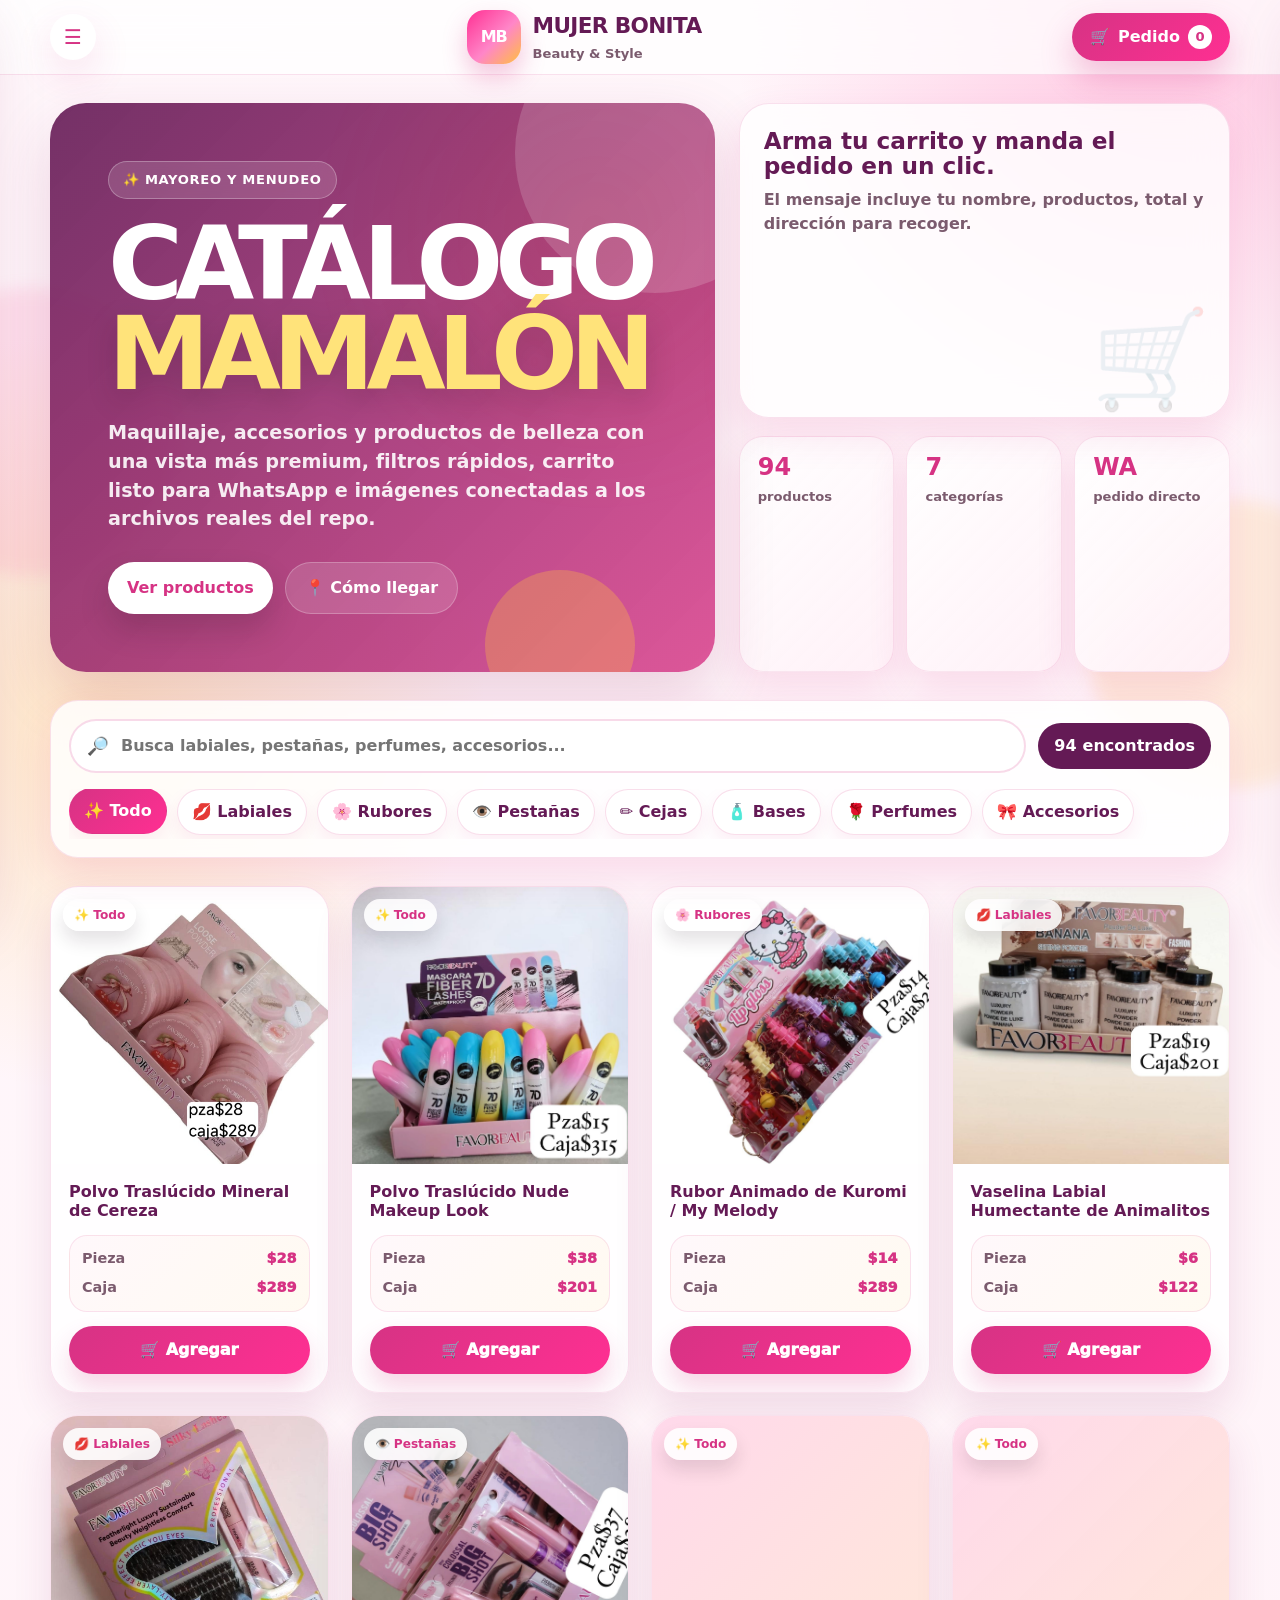
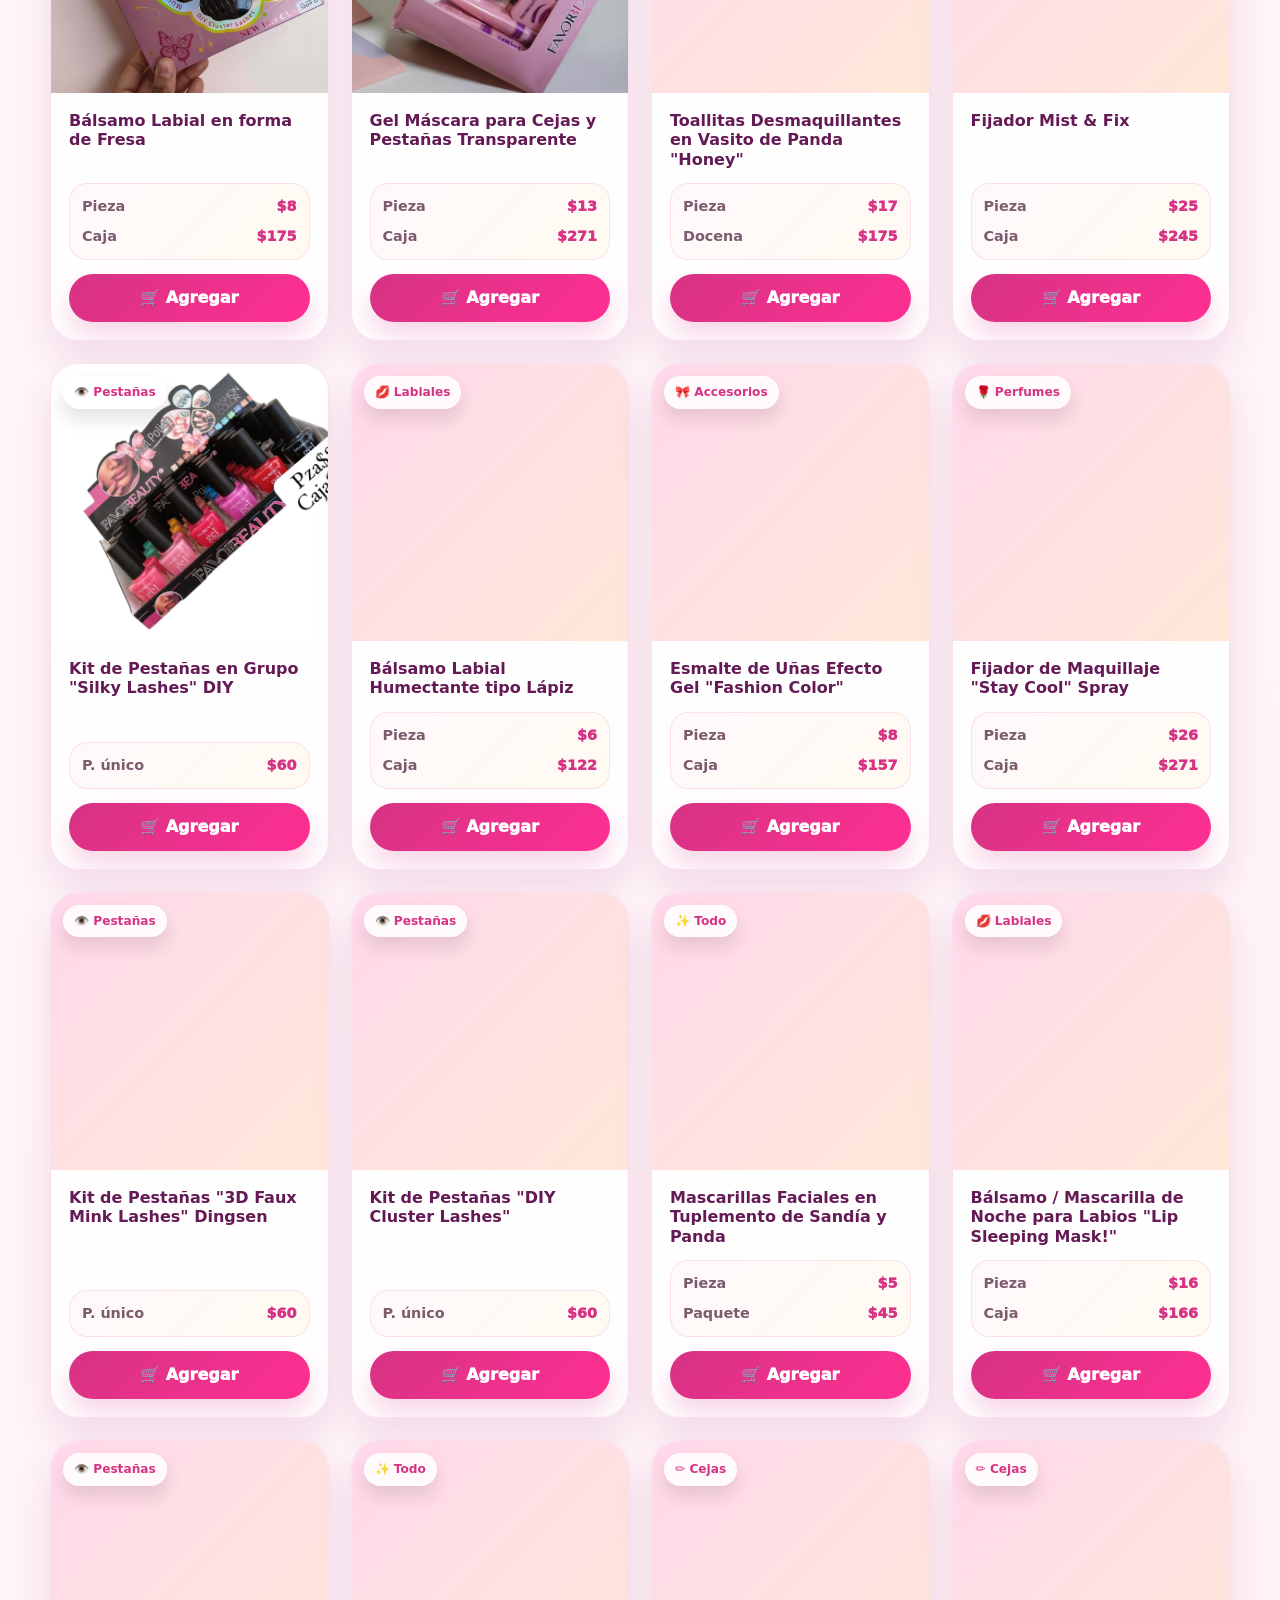
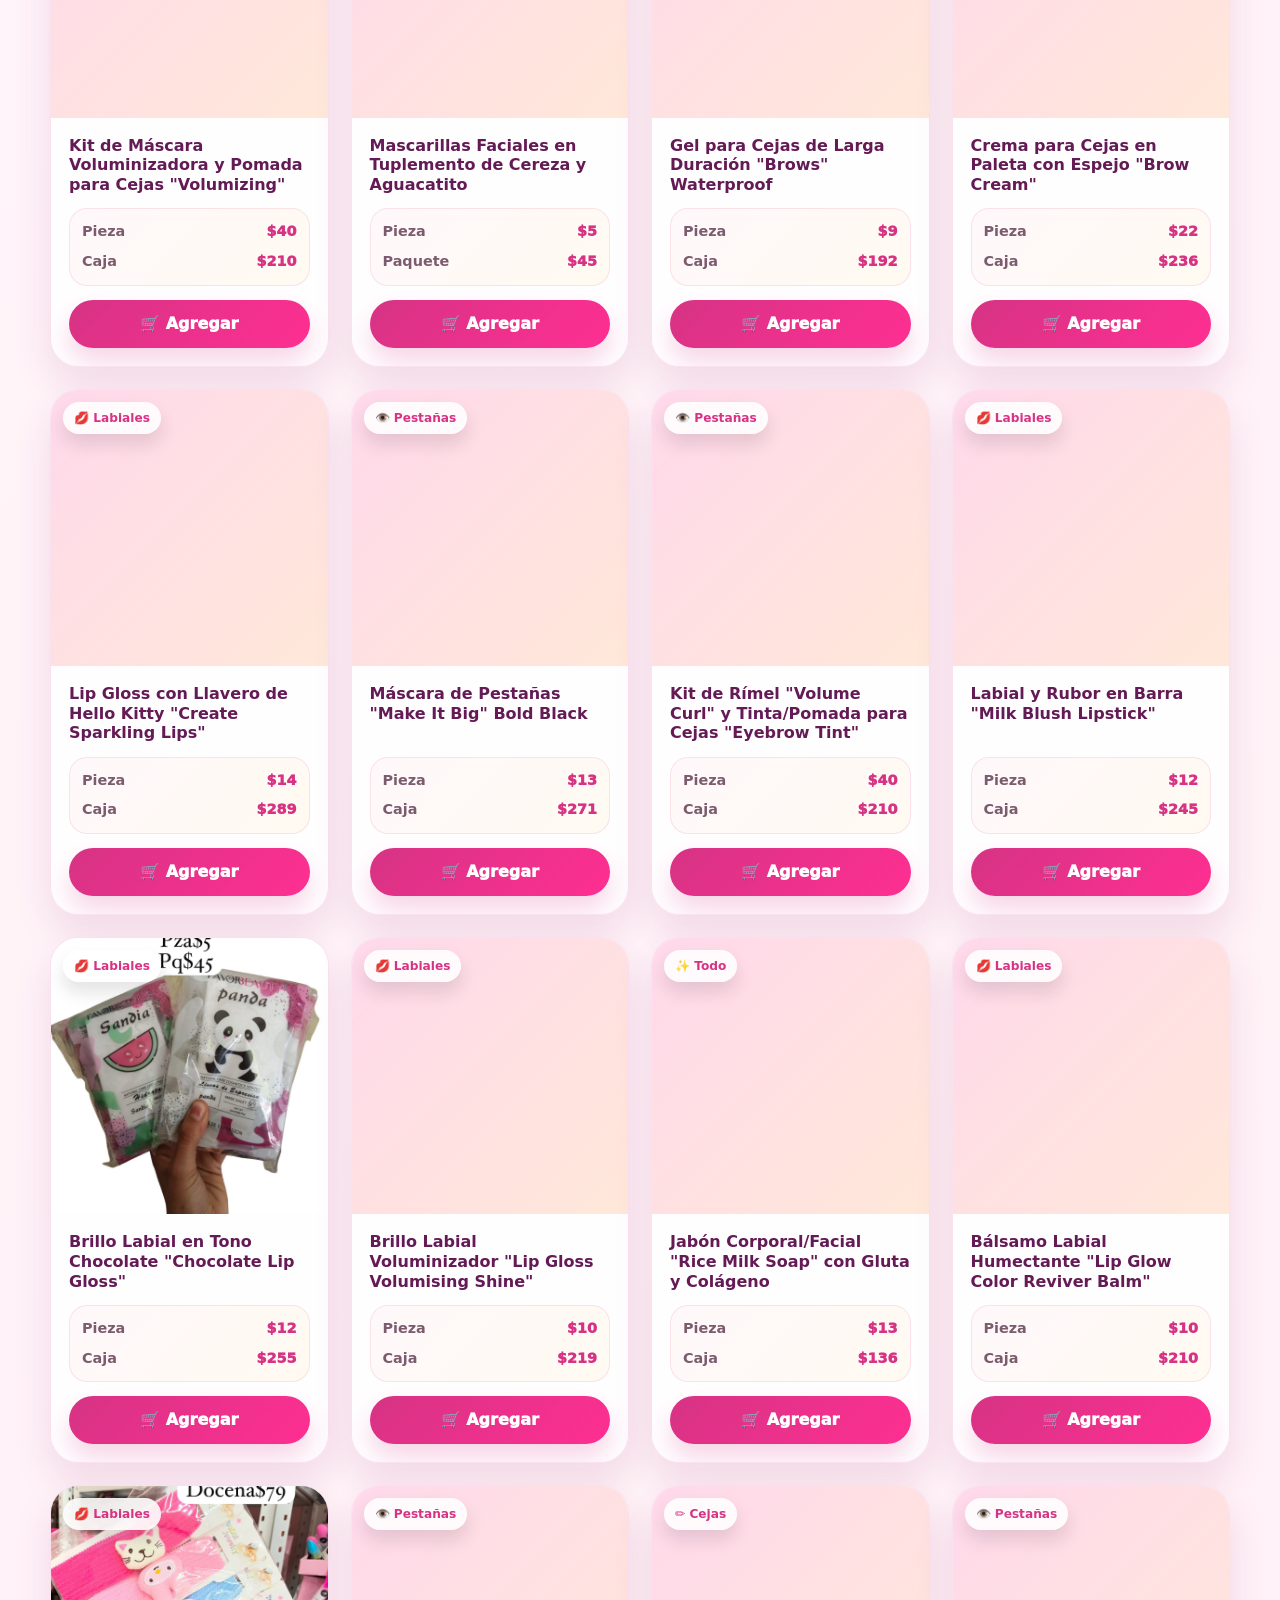
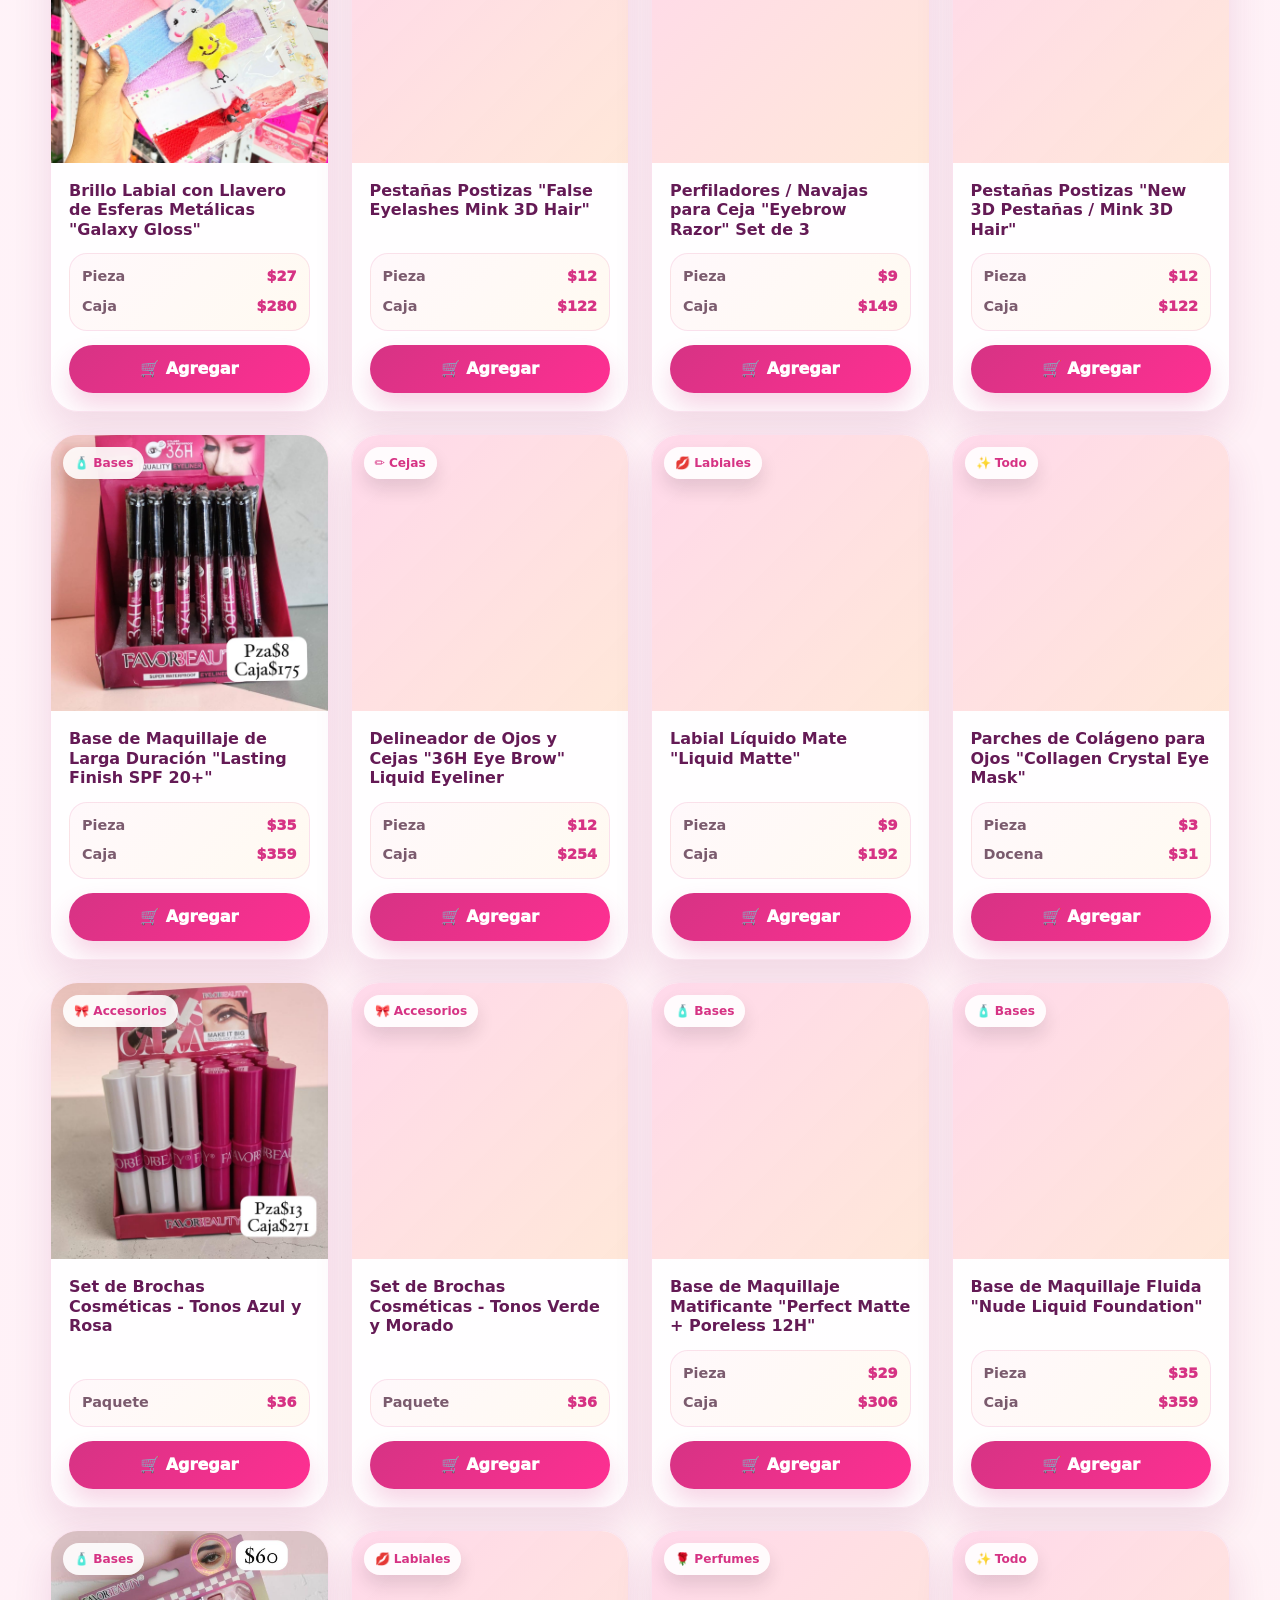
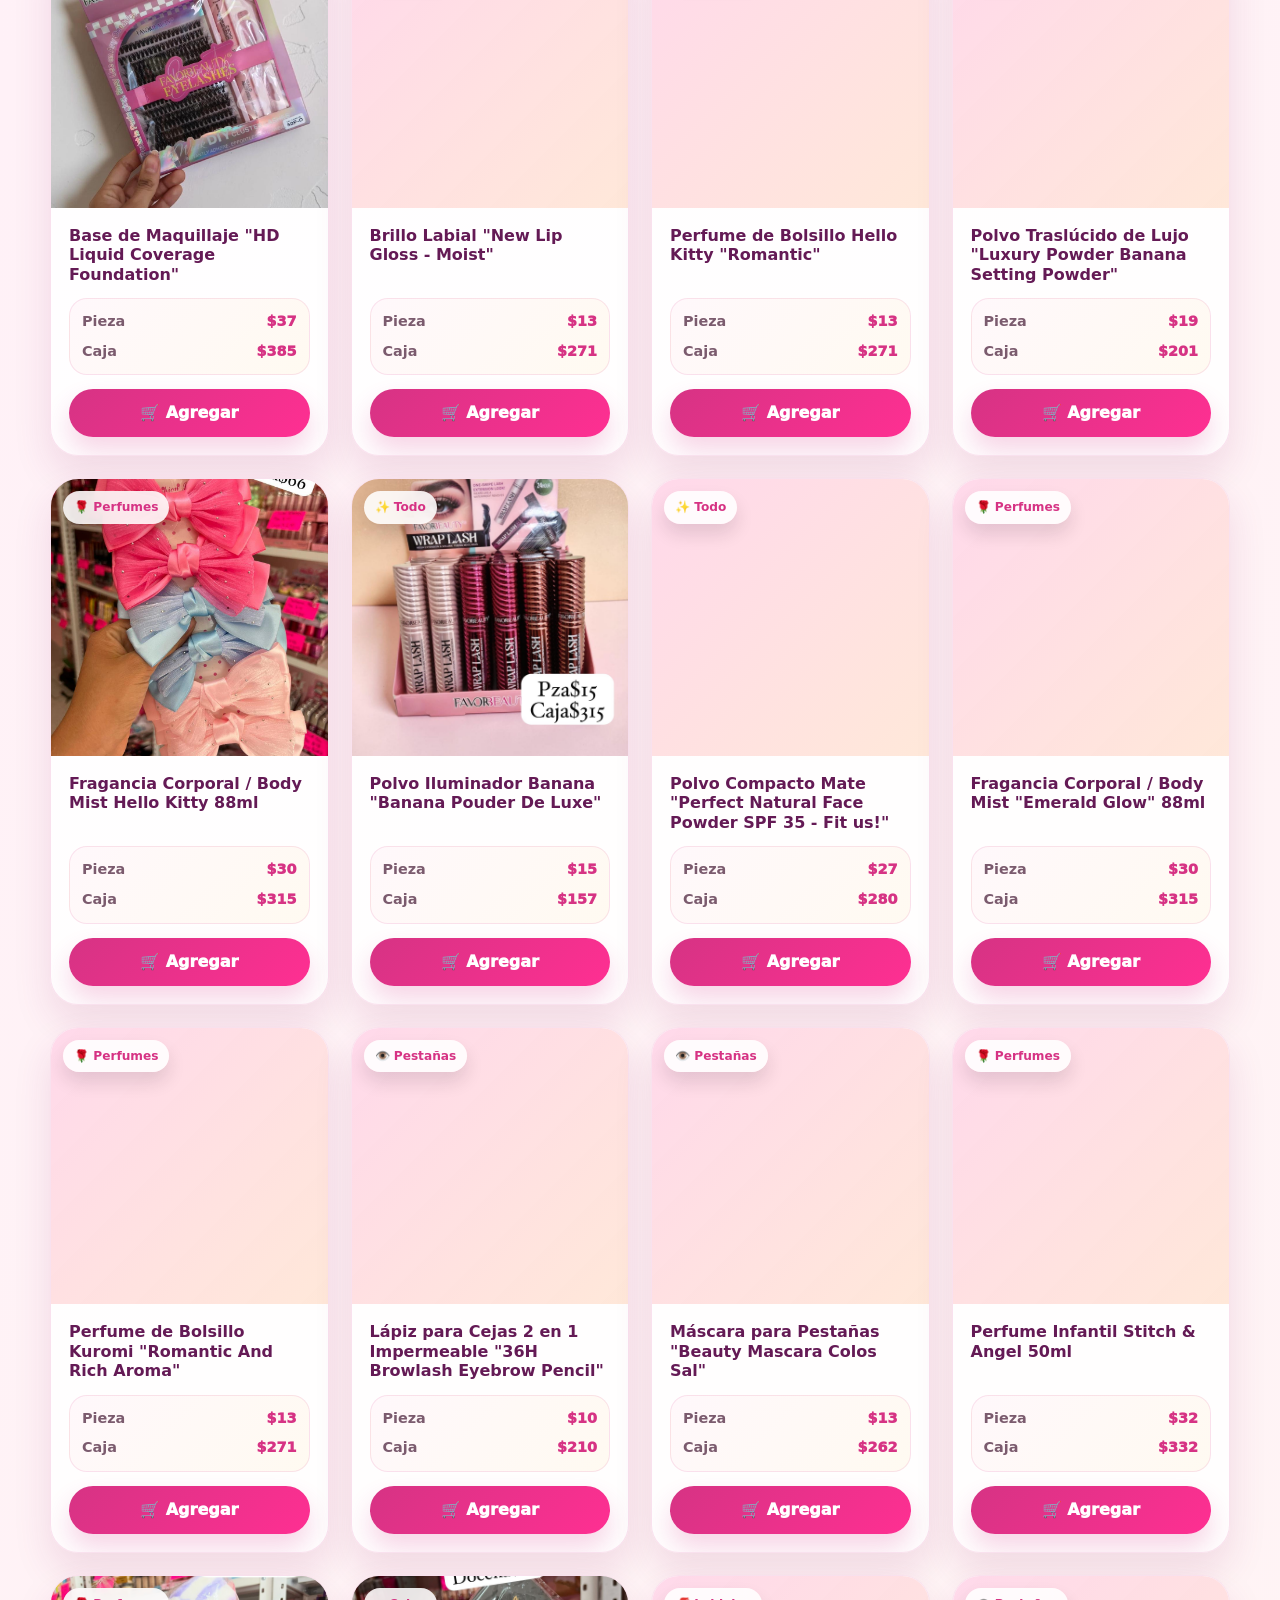
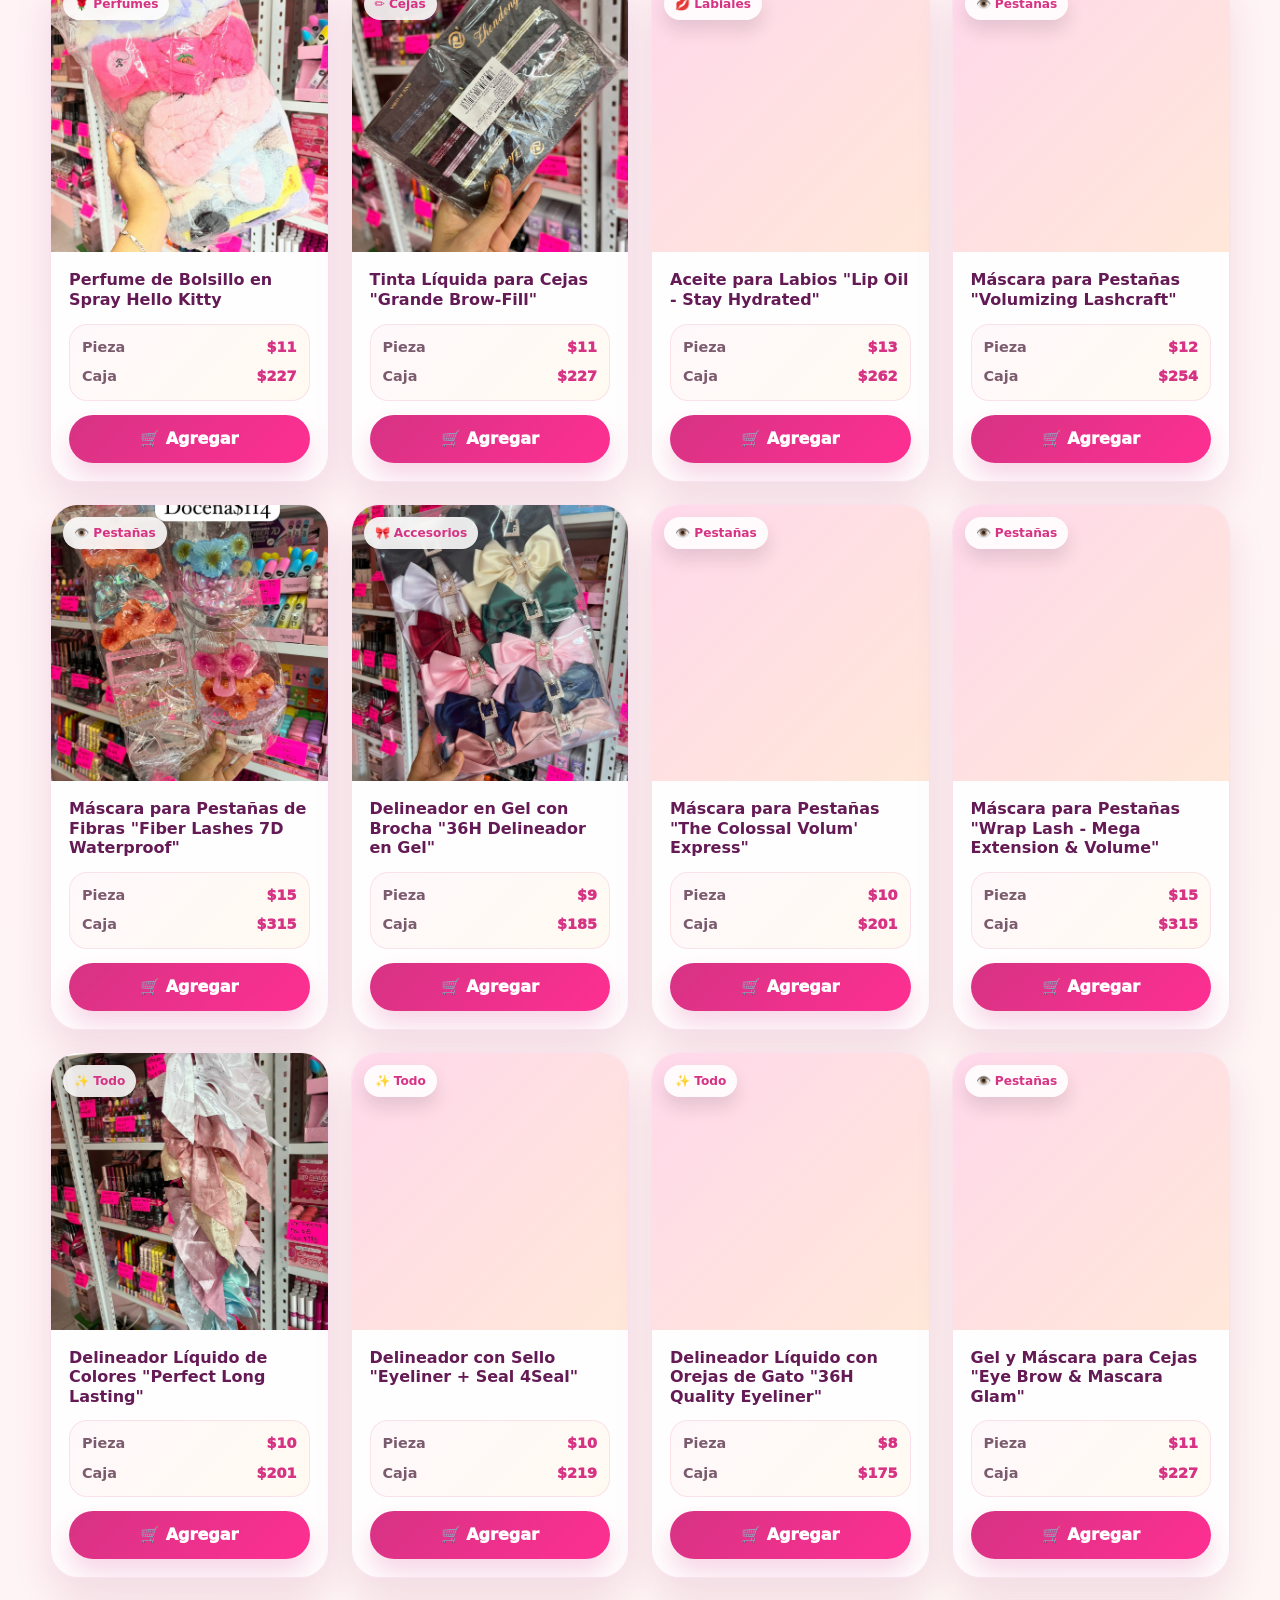
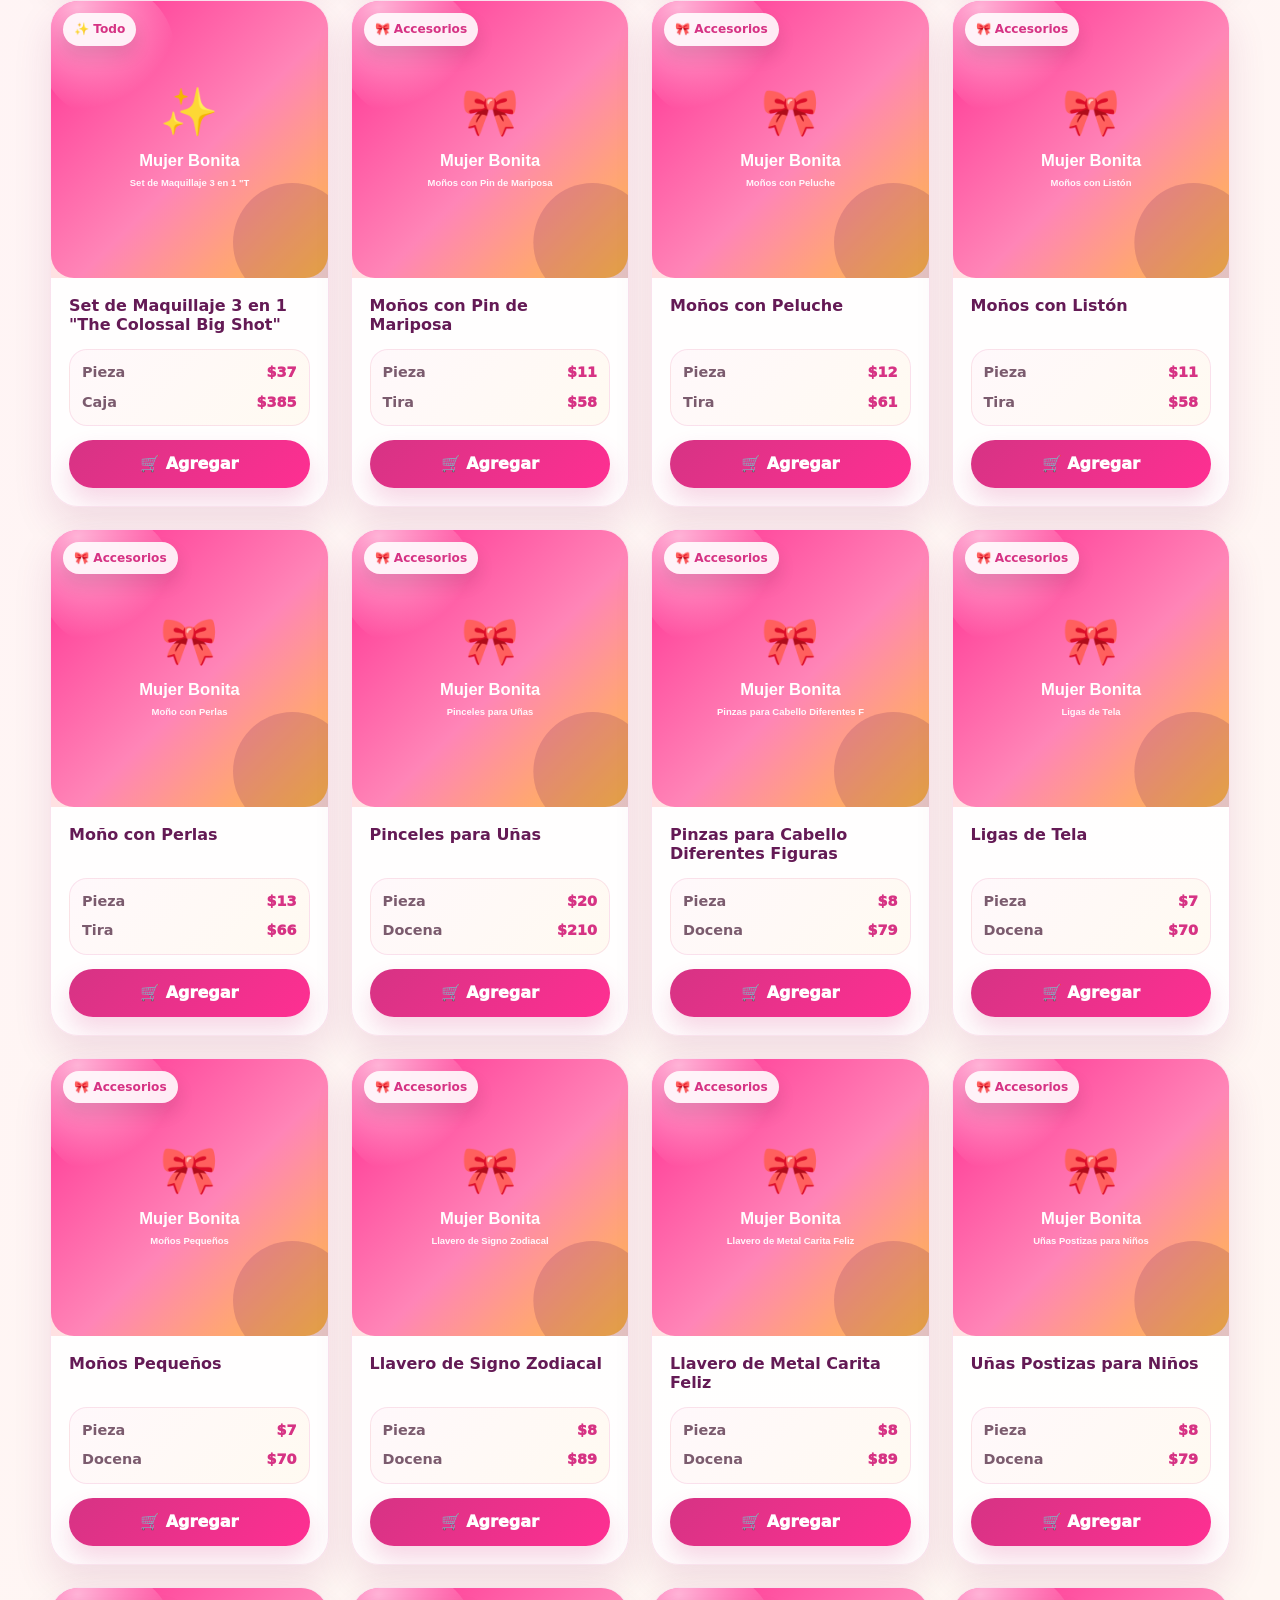
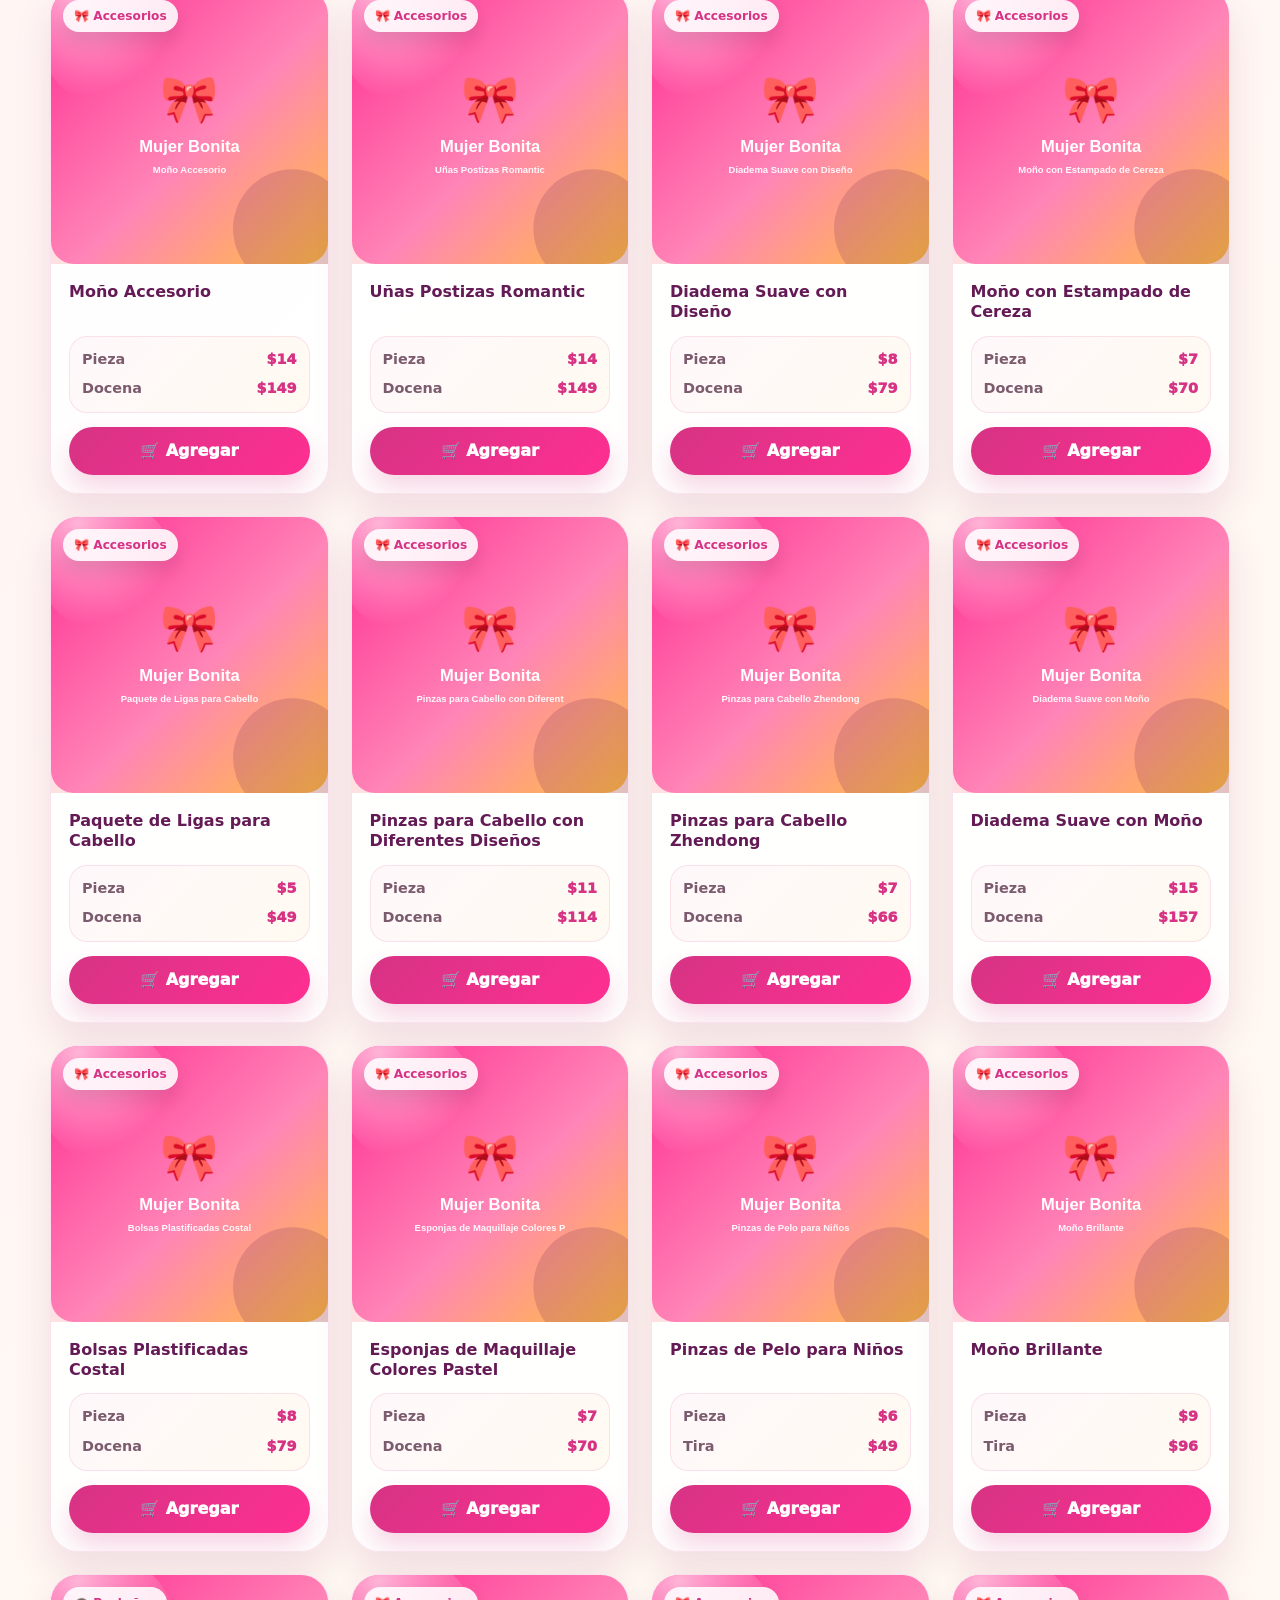
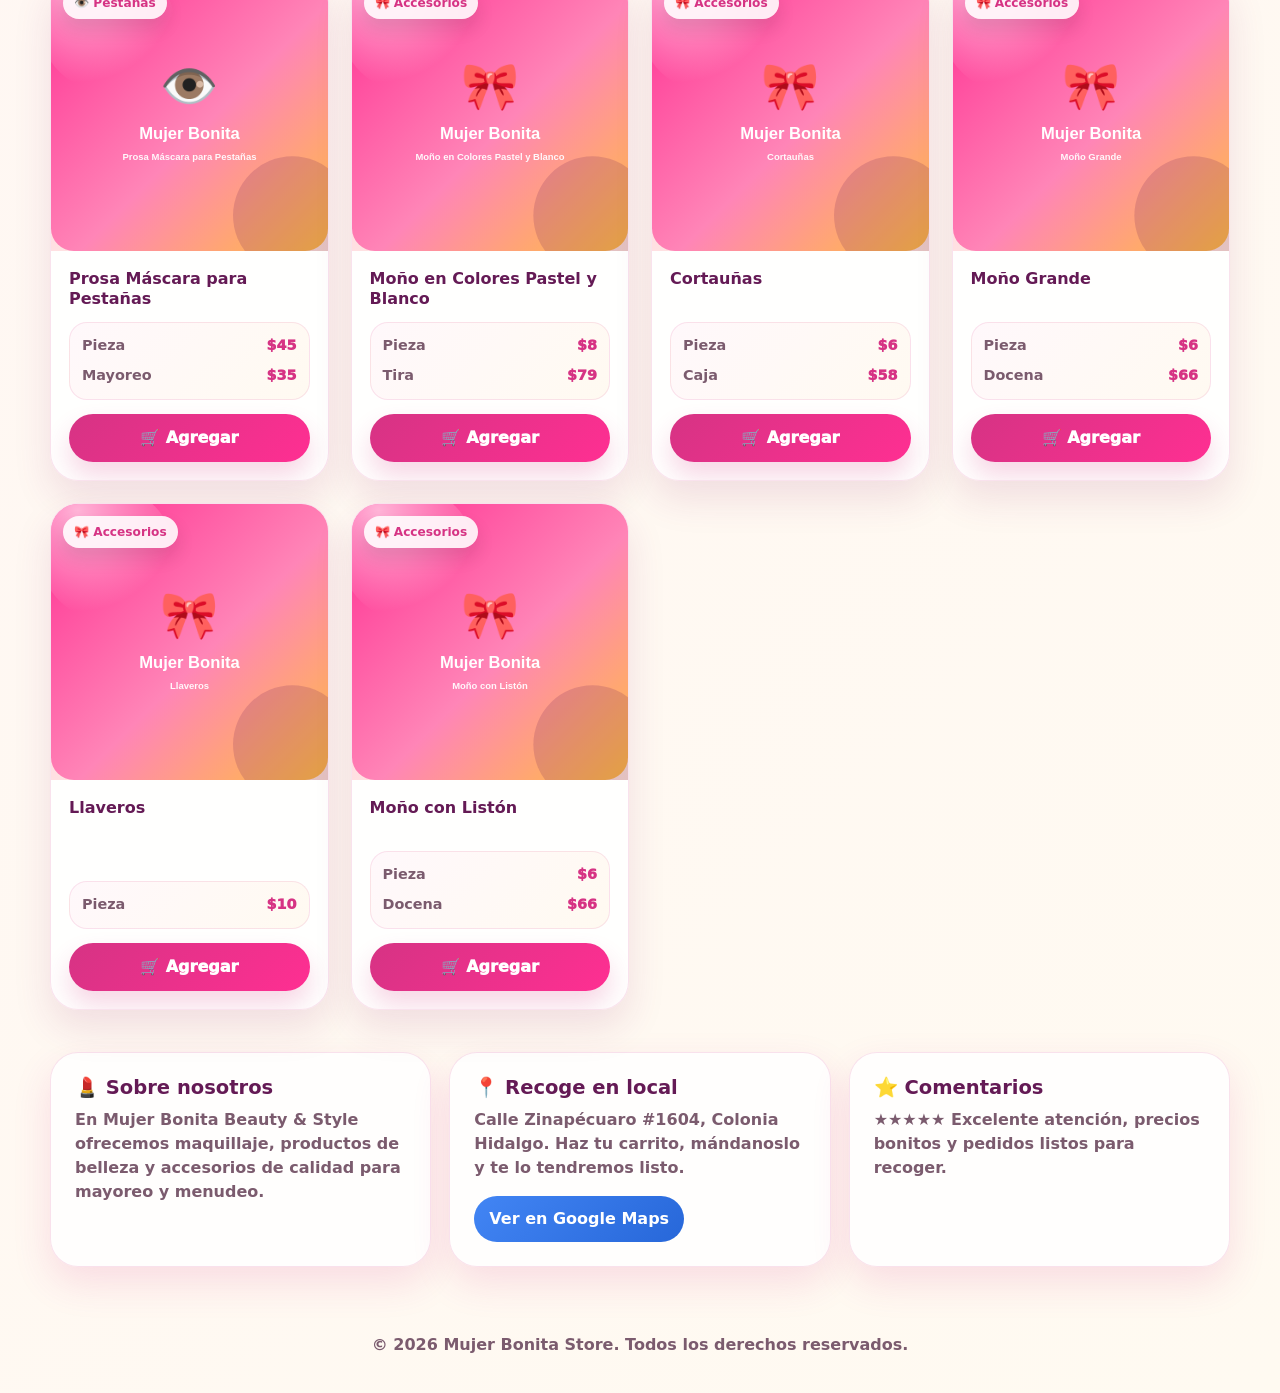
==== commit c785f349: "Map catalog products to tracked images Co-authored-by: zenith-software1 <zenith-software1@users.nore" ====
--- a/index.html
+++ b/index.html
@@ -1047,7 +1047,7 @@
                 <h1 id="hero-title">Catálogo <span>mamalón</span></h1>
                 <p class="hero-copy">
                     Maquillaje, accesorios y productos de belleza con una vista más premium, filtros rápidos,
-                    carrito listo para WhatsApp y tarjetas que lucen bien aunque falte alguna foto.
+                    carrito listo para WhatsApp e imágenes conectadas a los archivos reales del repo.
                 </p>
                 <div class="hero-actions">
                     <a class="primary-btn" href="#catalogo">Ver productos</a>
@@ -1117,100 +1117,100 @@
 
     <script>
         const products = [
-            { img: "1000063234.jpg", title: "Polvo Traslúcido Mineral de Cereza", pieza: 28, caja: 289 },
-            { img: "1000063230.jpg", title: "Polvo Traslúcido Nude Makeup Look", pieza: 38, caja: 201 },
-            { img: "1000063229.jpg", title: "Rubor Animado de Kuromi / My Melody", pieza: 14, caja: 289 },
-            { img: "1000063228.jpg", title: "Vaselina Labial Humectante de Animalitos", pieza: 6, caja: 122 },
-            { img: "1000063227.jpg", title: "Bálsamo Labial en forma de Fresa", pieza: 8, caja: 175 },
-            { img: "1000063226.jpg", title: "Gel Máscara para Cejas y Pestañas Transparente", pieza: 13, caja: 271 },
-            { img: "1000063138.jpg", title: "Toallitas Desmaquillantes en Vasito de Panda \"Honey\"", pieza: 17, docena: 175 },
-            { img: "1000063139.jpg", title: "Fijador Mist & Fix", pieza: 25, caja: 245 },
-            { img: "1000063134.jpg", title: "Kit de Pestañas en Grupo \"Silky Lashes\" DIY", unica: 60 },
-            { img: "1000063135.jpg", title: "Bálsamo Labial Humectante tipo Lápiz", pieza: 6, caja: 122 },
-            { img: "1000063136.jpg", title: "Esmalte de Uñas Efecto Gel \"Fashion Color\"", pieza: 8, caja: 157 },
-            { img: "1000063137.jpg", title: "Fijador de Maquillaje \"Stay Cool\" Spray", pieza: 26, caja: 271 },
-            { img: "1000063132.jpg", title: "Kit de Pestañas \"3D Faux Mink Lashes\" Dingsen", unica: 60 },
-            { img: "1000063133.jpg", title: "Kit de Pestañas \"DIY Cluster Lashes\"", unica: 60 },
-            { img: "1000063129.jpg", title: "Mascarillas Faciales en Tuplemento de Sandía y Panda", pieza: 5, paquete: 45 },
-            { img: "1000063130.jpg", title: "Bálsamo / Mascarilla de Noche para Labios \"Lip Sleeping Mask!\"", pieza: 16, caja: 166 },
-            { img: "1000063131.jpg", title: "Kit de Máscara Voluminizadora y Pomada para Cejas \"Volumizing\"", pieza: 40, caja: 210 },
-            { img: "1000063128.jpg", title: "Mascarillas Faciales en Tuplemento de Cereza y Aguacatito", pieza: 5, paquete: 45 },
-            { img: "1000063125.jpg", title: "Gel para Cejas de Larga Duración \"Brows\" Waterproof", pieza: 9, caja: 192 },
-            { img: "1000063126.jpg", title: "Crema para Cejas en Paleta con Espejo \"Brow Cream\"", pieza: 22, caja: 236 },
-            { img: "1000063127.jpg", title: "Lip Gloss con Llavero de Hello Kitty \"Create Sparkling Lips\"", pieza: 14, caja: 289 },
-            { img: "1000063124.jpg", title: "Máscara de Pestañas \"Make It Big\" Bold Black", pieza: 13, caja: 271 },
-            { img: "1000063122.jpg", title: "Kit de Rímel \"Volume Curl\" y Tinta/Pomada para Cejas \"Eyebrow Tint\"", pieza: 40, caja: 210 },
-            { img: "1000063123.jpg", title: "Labial y Rubor en Barra \"Milk Blush Lipstick\"", pieza: 12, caja: 245 },
-            { img: "1000063119.jpg", title: "Brillo Labial en Tono Chocolate \"Chocolate Lip Gloss\"", pieza: 12, caja: 255 },
-            { img: "1000063120.jpg", title: "Brillo Labial Voluminizador \"Lip Gloss Volumising Shine\"", pieza: 10, caja: 219 },
-            { img: "1000063121.jpg", title: "Jabón Corporal/Facial \"Rice Milk Soap\" con Gluta y Colágeno", pieza: 13, caja: 136 },
-            { img: "1000063117.jpg", title: "Bálsamo Labial Humectante \"Lip Glow Color Reviver Balm\"", pieza: 10, caja: 210 },
-            { img: "1000063118.jpg", title: "Brillo Labial con Llavero de Esferas Metálicas \"Galaxy Gloss\"", pieza: 27, caja: 280 },
-            { img: "1000063115.jpg", title: "Pestañas Postizas \"False Eyelashes Mink 3D Hair\"", pieza: 12, caja: 122 },
-            { img: "1000063116.jpg", title: "Perfiladores / Navajas para Ceja \"Eyebrow Razor\" Set de 3", pieza: 9, caja: 149 },
-            { img: "1000063113.jpg", title: "Pestañas Postizas \"New 3D Pestañas / Mink 3D Hair\"", pieza: 12, caja: 122 },
-            { img: "1000063114.jpg", title: "Base de Maquillaje de Larga Duración \"Lasting Finish SPF 20+\"", pieza: 35, caja: 359 },
-            { img: "1000063112.jpg", title: "Delineador de Ojos y Cejas \"36H Eye Brow\" Liquid Eyeliner", pieza: 12, caja: 254 },
-            { img: "1000063111.jpg", title: "Labial Líquido Mate \"Liquid Matte\"", pieza: 9, caja: 192 },
-            { img: "1000063109.jpg", title: "Parches de Colágeno para Ojos \"Collagen Crystal Eye Mask\"", pieza: 3, docena: 31 },
-            { img: "1000063108.jpg", title: "Set de Brochas Cosméticas - Tonos Azul y Rosa", paquete: 36 },
-            { img: "1000063107.jpg", title: "Set de Brochas Cosméticas - Tonos Verde y Morado", paquete: 36 },
-            { img: "1000063104.jpg", title: "Base de Maquillaje Matificante \"Perfect Matte + Poreless 12H\"", pieza: 29, caja: 306 },
-            { img: "1000063105.jpg", title: "Base de Maquillaje Fluida \"Nude Liquid Foundation\"", pieza: 35, caja: 359 },
-            { img: "1000063106.jpg", title: "Base de Maquillaje \"HD Liquid Coverage Foundation\"", pieza: 37, caja: 385 },
-            { img: "1000063103.jpg", title: "Brillo Labial \"New Lip Gloss - Moist\"", pieza: 13, caja: 271 },
-            { img: "1000063100.jpg", title: "Perfume de Bolsillo Hello Kitty \"Romantic\"", pieza: 13, caja: 271 },
-            { img: "1000063102.jpg", title: "Polvo Traslúcido de Lujo \"Luxury Powder Banana Setting Powder\"", pieza: 19, caja: 201 },
-            { img: "1000063089.jpg", title: "Fragancia Corporal / Body Mist Hello Kitty 88ml", pieza: 30, caja: 315 },
-            { img: "1000063093.jpg", title: "Polvo Iluminador Banana \"Banana Pouder De Luxe\"", pieza: 15, caja: 157 },
-            { img: "1000063097.jpg", title: "Polvo Compacto Mate \"Perfect Natural Face Powder SPF 35 - Fit us!\"", pieza: 27, caja: 280 },
-            { img: "1000063087.jpg", title: "Fragancia Corporal / Body Mist \"Emerald Glow\" 88ml", pieza: 30, caja: 315 },
-            { img: "1000063088.jpg", title: "Perfume de Bolsillo Kuromi \"Romantic And Rich Aroma\"", pieza: 13, caja: 271 },
-            { img: "1000063083.jpg", title: "Lápiz para Cejas 2 en 1 Impermeable \"36H Browlash Eyebrow Pencil\"", pieza: 10, caja: 210 },
-            { img: "1000063085.jpg", title: "Máscara para Pestañas \"Beauty Mascara Colos Sal\"", pieza: 13, caja: 262 },
-            { img: "1000063086.jpg", title: "Perfume Infantil Stitch & Angel 50ml", pieza: 32, caja: 332 },
-            { img: "1000063082.jpg", title: "Perfume de Bolsillo en Spray Hello Kitty", pieza: 11, caja: 227 },
-            { img: "1000063079.jpg", title: "Tinta Líquida para Cejas \"Grande Brow-Fill\"", pieza: 11, caja: 227 },
-            { img: "1000063081.jpg", title: "Aceite para Labios \"Lip Oil - Stay Hydrated\"", pieza: 13, caja: 262 },
-            { img: "1000063075.jpg", title: "Máscara para Pestañas \"Volumizing Lashcraft\"", pieza: 12, caja: 254 },
-            { img: "1000063077.jpg", title: "Máscara para Pestañas de Fibras \"Fiber Lashes 7D Waterproof\"", pieza: 15, caja: 315 },
-            { img: "1000063054.jpg", title: "Delineador en Gel con Brocha \"36H Delineador en Gel\"", pieza: 9, caja: 185 },
-            { img: "1000063045.jpg", title: "Máscara para Pestañas \"The Colossal Volum' Express\"", pieza: 10, caja: 201 },
-            { img: "1000063033.jpg", title: "Máscara para Pestañas \"Wrap Lash - Mega Extension & Volume\"", pieza: 15, caja: 315 },
-            { img: "1000063037.jpg", title: "Delineador Líquido de Colores \"Perfect Long Lasting\"", pieza: 10, caja: 201 },
-            { img: "1000063027.jpg", title: "Delineador con Sello \"Eyeliner + Seal 4Seal\"", pieza: 10, caja: 219 },
-            { img: "1000063024.jpg", title: "Delineador Líquido con Orejas de Gato \"36H Quality Eyeliner\"", pieza: 8, caja: 175 },
-            { img: "1000063020.jpg", title: "Gel y Máscara para Cejas \"Eye Brow & Mascara Glam\"", pieza: 11, caja: 227 },
-            { img: "1000063018.jpg", title: "Set de Maquillaje 3 en 1 \"The Colossal Big Shot\"", pieza: 37, caja: 385 },
-            { img: "mono_mariposa.jpg", title: "Moños con Pin de Mariposa", pieza: 11, tira: 58, categoria: "accesorios" },
-            { img: "mono_peluche.jpg", title: "Moños con Peluche", pieza: 12, tira: 61, categoria: "accesorios" },
-            { img: "mono_liston.jpg", title: "Moños con Listón", pieza: 11, tira: 58, categoria: "accesorios" },
-            { img: "mono_perlas.jpg", title: "Moño con Perlas", pieza: 13, tira: 66, categoria: "accesorios" },
-            { img: "pinceles_unas.jpg", title: "Pinceles para Uñas", pieza: 20, docena: 210, categoria: "accesorios" },
-            { img: "pinzas_figuras.jpg", title: "Pinzas para Cabello Diferentes Figuras", pieza: 8, docena: 79, categoria: "accesorios" },
-            { img: "ligas_tela.jpg", title: "Ligas de Tela", pieza: 7, docena: 70, categoria: "accesorios" },
-            { img: "ligas_tela.jpg", title: "Moños Pequeños", pieza: 7, docena: 70, categoria: "accesorios" },
-            { img: "llavero_zodiacal.jpg", title: "Llavero de Signo Zodiacal", pieza: 8, docena: 89, categoria: "accesorios" },
-            { img: "llavero_carita.jpg", title: "Llavero de Metal Carita Feliz", pieza: 8, docena: 89, categoria: "accesorios" },
-            { img: "unas_ninos.jpg", title: "Uñas Postizas para Niños", pieza: 8, docena: 79, categoria: "accesorios" },
-            { img: "mono_accesorio.jpg", title: "Moño Accesorio", pieza: 14, docena: 149, categoria: "accesorios" },
-            { img: "unas_romantic.jpg", title: "Uñas Postizas Romantic", pieza: 14, docena: 149, categoria: "accesorios" },
-            { img: "diadema_suave.jpg", title: "Diadema Suave con Diseño", pieza: 8, docena: 79, categoria: "accesorios" },
-            { img: "mono_cereza.jpg", title: "Moño con Estampado de Cereza", pieza: 7, docena: 70, categoria: "accesorios" },
-            { img: "ligas_cabello.jpg", title: "Paquete de Ligas para Cabello", pieza: 5, docena: 49, categoria: "accesorios" },
-            { img: "pinzas_disenos.jpg", title: "Pinzas para Cabello con Diferentes Diseños", pieza: 11, docena: 114, categoria: "accesorios" },
-            { img: "pinzas_zhendong.jpg", title: "Pinzas para Cabello Zhendong", pieza: 7, docena: 66, categoria: "accesorios" },
-            { img: "diadema_mono.jpg", title: "Diadema Suave con Moño", pieza: 15, docena: 157, categoria: "accesorios" },
-            { img: "bolsas_plastificadas.jpg", title: "Bolsas Plastificadas Costal", pieza: 8, docena: 79, categoria: "accesorios" },
-            { img: "esponjas_pastel.jpg", title: "Esponjas de Maquillaje Colores Pastel", pieza: 7, docena: 70, categoria: "accesorios" },
-            { img: "pinzas_ninos.jpg", title: "Pinzas de Pelo para Niños", pieza: 6, tira: 49, categoria: "accesorios" },
-            { img: "mono_brillante.jpg", title: "Moño Brillante", pieza: 9, tira: 96, categoria: "accesorios" },
-            { img: "prosa_mascara.jpg", title: "Prosa Máscara para Pestañas", pieza: 45, mayoreo: 35, categoria: "pestañas" },
-            { img: "mono_pastel.jpg", title: "Moño en Colores Pastel y Blanco", pieza: 8, tira: 79, categoria: "accesorios" },
-            { img: "cortaunas.jpg", title: "Cortauñas", pieza: 6, caja: 58, categoria: "accesorios" },
-            { img: "mono_grande.jpg", title: "Moño Grande", pieza: 6, docena: 66, categoria: "accesorios" },
-            { img: "llaveros.jpg", title: "Llaveros", pieza: 10, categoria: "accesorios" },
-            { img: "mono_liston2.jpg", title: "Moño con Listón", pieza: 6, docena: 66, categoria: "accesorios" }
+            { img: "IMG-20260616-WA0029.jpg", title: "Polvo Traslúcido Mineral de Cereza", pieza: 28, caja: 289 },
+            { img: "IMG-20260616-WA0033.jpg", title: "Polvo Traslúcido Nude Makeup Look", pieza: 38, caja: 201 },
+            { img: "IMG-20260616-WA0034.jpg", title: "Rubor Animado de Kuromi / My Melody", pieza: 14, caja: 289 },
+            { img: "IMG-20260616-WA0035.jpg", title: "Vaselina Labial Humectante de Animalitos", pieza: 6, caja: 122 },
+            { img: "IMG-20260616-WA0036.jpg", title: "Bálsamo Labial en forma de Fresa", pieza: 8, caja: 175 },
+            { img: "IMG-20260616-WA0037.jpg", title: "Gel Máscara para Cejas y Pestañas Transparente", pieza: 13, caja: 271 },
+            { img: "IMG-20260616-WA0038.jpg", title: "Toallitas Desmaquillantes en Vasito de Panda \"Honey\"", pieza: 17, docena: 175 },
+            { img: "IMG-20260616-WA0039.jpg", title: "Fijador Mist & Fix", pieza: 25, caja: 245 },
+            { img: "IMG-20260616-WA0040.jpg", title: "Kit de Pestañas en Grupo \"Silky Lashes\" DIY", unica: 60 },
+            { img: "IMG-20260616-WA0041.jpg", title: "Bálsamo Labial Humectante tipo Lápiz", pieza: 6, caja: 122 },
+            { img: "IMG-20260616-WA0042.jpg", title: "Esmalte de Uñas Efecto Gel \"Fashion Color\"", pieza: 8, caja: 157 },
+            { img: "IMG-20260616-WA0043.jpg", title: "Fijador de Maquillaje \"Stay Cool\" Spray", pieza: 26, caja: 271 },
+            { img: "IMG-20260616-WA0044.jpg", title: "Kit de Pestañas \"3D Faux Mink Lashes\" Dingsen", unica: 60 },
+            { img: "IMG-20260616-WA0045.jpg", title: "Kit de Pestañas \"DIY Cluster Lashes\"", unica: 60 },
+            { img: "IMG-20260616-WA0046.jpg", title: "Mascarillas Faciales en Tuplemento de Sandía y Panda", pieza: 5, paquete: 45 },
+            { img: "IMG-20260616-WA0047.jpg", title: "Bálsamo / Mascarilla de Noche para Labios \"Lip Sleeping Mask!\"", pieza: 16, caja: 166 },
+            { img: "IMG-20260616-WA0048.jpg", title: "Kit de Máscara Voluminizadora y Pomada para Cejas \"Volumizing\"", pieza: 40, caja: 210 },
+            { img: "IMG-20260616-WA0049.jpg", title: "Mascarillas Faciales en Tuplemento de Cereza y Aguacatito", pieza: 5, paquete: 45 },
+            { img: "IMG-20260616-WA0050.jpg", title: "Gel para Cejas de Larga Duración \"Brows\" Waterproof", pieza: 9, caja: 192 },
+            { img: "IMG-20260616-WA0051.jpg", title: "Crema para Cejas en Paleta con Espejo \"Brow Cream\"", pieza: 22, caja: 236 },
+            { img: "IMG-20260616-WA0052.jpg", title: "Lip Gloss con Llavero de Hello Kitty \"Create Sparkling Lips\"", pieza: 14, caja: 289 },
+            { img: "IMG-20260616-WA0053.jpg", title: "Máscara de Pestañas \"Make It Big\" Bold Black", pieza: 13, caja: 271 },
+            { img: "IMG-20260616-WA0054.jpg", title: "Kit de Rímel \"Volume Curl\" y Tinta/Pomada para Cejas \"Eyebrow Tint\"", pieza: 40, caja: 210 },
+            { img: "IMG-20260616-WA0055.jpg", title: "Labial y Rubor en Barra \"Milk Blush Lipstick\"", pieza: 12, caja: 245 },
+            { img: "IMG-20260616-WA0056.jpg", title: "Brillo Labial en Tono Chocolate \"Chocolate Lip Gloss\"", pieza: 12, caja: 255 },
+            { img: "IMG-20260616-WA0057.jpg", title: "Brillo Labial Voluminizador \"Lip Gloss Volumising Shine\"", pieza: 10, caja: 219 },
+            { img: "IMG-20260616-WA0058.jpg", title: "Jabón Corporal/Facial \"Rice Milk Soap\" con Gluta y Colágeno", pieza: 13, caja: 136 },
+            { img: "IMG-20260616-WA0059.jpg", title: "Bálsamo Labial Humectante \"Lip Glow Color Reviver Balm\"", pieza: 10, caja: 210 },
+            { img: "IMG-20260616-WA0060.jpg", title: "Brillo Labial con Llavero de Esferas Metálicas \"Galaxy Gloss\"", pieza: 27, caja: 280 },
+            { img: "IMG-20260616-WA0061.jpg", title: "Pestañas Postizas \"False Eyelashes Mink 3D Hair\"", pieza: 12, caja: 122 },
+            { img: "IMG-20260616-WA0062.jpg", title: "Perfiladores / Navajas para Ceja \"Eyebrow Razor\" Set de 3", pieza: 9, caja: 149 },
+            { img: "IMG-20260616-WA0063.jpg", title: "Pestañas Postizas \"New 3D Pestañas / Mink 3D Hair\"", pieza: 12, caja: 122 },
+            { img: "IMG-20260616-WA0064.jpg", title: "Base de Maquillaje de Larga Duración \"Lasting Finish SPF 20+\"", pieza: 35, caja: 359 },
+            { img: "IMG-20260616-WA0065.jpg", title: "Delineador de Ojos y Cejas \"36H Eye Brow\" Liquid Eyeliner", pieza: 12, caja: 254 },
+            { img: "IMG-20260616-WA0066.jpg", title: "Labial Líquido Mate \"Liquid Matte\"", pieza: 9, caja: 192 },
+            { img: "IMG-20260616-WA0067.jpg", title: "Parches de Colágeno para Ojos \"Collagen Crystal Eye Mask\"", pieza: 3, docena: 31 },
+            { img: "IMG-20260616-WA0068.jpg", title: "Set de Brochas Cosméticas - Tonos Azul y Rosa", paquete: 36 },
+            { img: "IMG-20260616-WA0069.jpg", title: "Set de Brochas Cosméticas - Tonos Verde y Morado", paquete: 36 },
+            { img: "IMG-20260616-WA0070.jpg", title: "Base de Maquillaje Matificante \"Perfect Matte + Poreless 12H\"", pieza: 29, caja: 306 },
+            { img: "IMG-20260616-WA0071.jpg", title: "Base de Maquillaje Fluida \"Nude Liquid Foundation\"", pieza: 35, caja: 359 },
+            { img: "IMG-20260616-WA0072.jpg", title: "Base de Maquillaje \"HD Liquid Coverage Foundation\"", pieza: 37, caja: 385 },
+            { img: "IMG-20260616-WA0073.jpg", title: "Brillo Labial \"New Lip Gloss - Moist\"", pieza: 13, caja: 271 },
+            { img: "IMG-20260616-WA0074.jpg", title: "Perfume de Bolsillo Hello Kitty \"Romantic\"", pieza: 13, caja: 271 },
+            { img: "IMG-20260616-WA0075.jpg", title: "Polvo Traslúcido de Lujo \"Luxury Powder Banana Setting Powder\"", pieza: 19, caja: 201 },
+            { img: "IMG-20260616-WA0076.jpg", title: "Fragancia Corporal / Body Mist Hello Kitty 88ml", pieza: 30, caja: 315 },
+            { img: "IMG-20260616-WA0077.jpg", title: "Polvo Iluminador Banana \"Banana Pouder De Luxe\"", pieza: 15, caja: 157 },
+            { img: "IMG-20260616-WA0078.jpg", title: "Polvo Compacto Mate \"Perfect Natural Face Powder SPF 35 - Fit us!\"", pieza: 27, caja: 280 },
+            { img: "IMG-20260616-WA0079.jpg", title: "Fragancia Corporal / Body Mist \"Emerald Glow\" 88ml", pieza: 30, caja: 315 },
+            { img: "IMG-20260616-WA0080.jpg", title: "Perfume de Bolsillo Kuromi \"Romantic And Rich Aroma\"", pieza: 13, caja: 271 },
+            { img: "IMG-20260616-WA0081.jpg", title: "Lápiz para Cejas 2 en 1 Impermeable \"36H Browlash Eyebrow Pencil\"", pieza: 10, caja: 210 },
+            { img: "IMG-20260616-WA0082.jpg", title: "Máscara para Pestañas \"Beauty Mascara Colos Sal\"", pieza: 13, caja: 262 },
+            { img: "IMG-20260616-WA0083.jpg", title: "Perfume Infantil Stitch & Angel 50ml", pieza: 32, caja: 332 },
+            { img: "IMG-20260616-WA0084.jpg", title: "Perfume de Bolsillo en Spray Hello Kitty", pieza: 11, caja: 227 },
+            { img: "IMG-20260616-WA0085.jpg", title: "Tinta Líquida para Cejas \"Grande Brow-Fill\"", pieza: 11, caja: 227 },
+            { img: "IMG-20260616-WA0086.jpg", title: "Aceite para Labios \"Lip Oil - Stay Hydrated\"", pieza: 13, caja: 262 },
+            { img: "IMG-20260616-WA0087.jpg", title: "Máscara para Pestañas \"Volumizing Lashcraft\"", pieza: 12, caja: 254 },
+            { img: "IMG-20260616-WA0088.jpg", title: "Máscara para Pestañas de Fibras \"Fiber Lashes 7D Waterproof\"", pieza: 15, caja: 315 },
+            { img: "IMG-20260616-WA0089.jpg", title: "Delineador en Gel con Brocha \"36H Delineador en Gel\"", pieza: 9, caja: 185 },
+            { img: "IMG-20260616-WA0090.jpg", title: "Máscara para Pestañas \"The Colossal Volum' Express\"", pieza: 10, caja: 201 },
+            { img: "IMG-20260616-WA0091.jpg", title: "Máscara para Pestañas \"Wrap Lash - Mega Extension & Volume\"", pieza: 15, caja: 315 },
+            { img: "IMG-20260616-WA0092.jpg", title: "Delineador Líquido de Colores \"Perfect Long Lasting\"", pieza: 10, caja: 201 },
+            { img: "IMG-20260616-WA0093.jpg", title: "Delineador con Sello \"Eyeliner + Seal 4Seal\"", pieza: 10, caja: 219 },
+            { img: "IMG-20260616-WA0094.jpg", title: "Delineador Líquido con Orejas de Gato \"36H Quality Eyeliner\"", pieza: 8, caja: 175 },
+            { img: "IMG-20260616-WA0095.jpg", title: "Gel y Máscara para Cejas \"Eye Brow & Mascara Glam\"", pieza: 11, caja: 227 },
+            { img: "", title: "Set de Maquillaje 3 en 1 \"The Colossal Big Shot\"", pieza: 37, caja: 385 },
+            { img: "", title: "Moños con Pin de Mariposa", pieza: 11, tira: 58, categoria: "accesorios" },
+            { img: "", title: "Moños con Peluche", pieza: 12, tira: 61, categoria: "accesorios" },
+            { img: "", title: "Moños con Listón", pieza: 11, tira: 58, categoria: "accesorios" },
+            { img: "", title: "Moño con Perlas", pieza: 13, tira: 66, categoria: "accesorios" },
+            { img: "", title: "Pinceles para Uñas", pieza: 20, docena: 210, categoria: "accesorios" },
+            { img: "", title: "Pinzas para Cabello Diferentes Figuras", pieza: 8, docena: 79, categoria: "accesorios" },
+            { img: "", title: "Ligas de Tela", pieza: 7, docena: 70, categoria: "accesorios" },
+            { img: "", title: "Moños Pequeños", pieza: 7, docena: 70, categoria: "accesorios" },
+            { img: "", title: "Llavero de Signo Zodiacal", pieza: 8, docena: 89, categoria: "accesorios" },
+            { img: "", title: "Llavero de Metal Carita Feliz", pieza: 8, docena: 89, categoria: "accesorios" },
+            { img: "", title: "Uñas Postizas para Niños", pieza: 8, docena: 79, categoria: "accesorios" },
+            { img: "", title: "Moño Accesorio", pieza: 14, docena: 149, categoria: "accesorios" },
+            { img: "", title: "Uñas Postizas Romantic", pieza: 14, docena: 149, categoria: "accesorios" },
+            { img: "", title: "Diadema Suave con Diseño", pieza: 8, docena: 79, categoria: "accesorios" },
+            { img: "", title: "Moño con Estampado de Cereza", pieza: 7, docena: 70, categoria: "accesorios" },
+            { img: "", title: "Paquete de Ligas para Cabello", pieza: 5, docena: 49, categoria: "accesorios" },
+            { img: "", title: "Pinzas para Cabello con Diferentes Diseños", pieza: 11, docena: 114, categoria: "accesorios" },
+            { img: "", title: "Pinzas para Cabello Zhendong", pieza: 7, docena: 66, categoria: "accesorios" },
+            { img: "", title: "Diadema Suave con Moño", pieza: 15, docena: 157, categoria: "accesorios" },
+            { img: "", title: "Bolsas Plastificadas Costal", pieza: 8, docena: 79, categoria: "accesorios" },
+            { img: "", title: "Esponjas de Maquillaje Colores Pastel", pieza: 7, docena: 70, categoria: "accesorios" },
+            { img: "", title: "Pinzas de Pelo para Niños", pieza: 6, tira: 49, categoria: "accesorios" },
+            { img: "", title: "Moño Brillante", pieza: 9, tira: 96, categoria: "accesorios" },
+            { img: "", title: "Prosa Máscara para Pestañas", pieza: 45, mayoreo: 35, categoria: "pestañas" },
+            { img: "", title: "Moño en Colores Pastel y Blanco", pieza: 8, tira: 79, categoria: "accesorios" },
+            { img: "", title: "Cortauñas", pieza: 6, caja: 58, categoria: "accesorios" },
+            { img: "", title: "Moño Grande", pieza: 6, docena: 66, categoria: "accesorios" },
+            { img: "", title: "Llaveros", pieza: 10, categoria: "accesorios" },
+            { img: "", title: "Moño con Listón", pieza: 6, docena: 66, categoria: "accesorios" }
         ];
 
         const categories = [
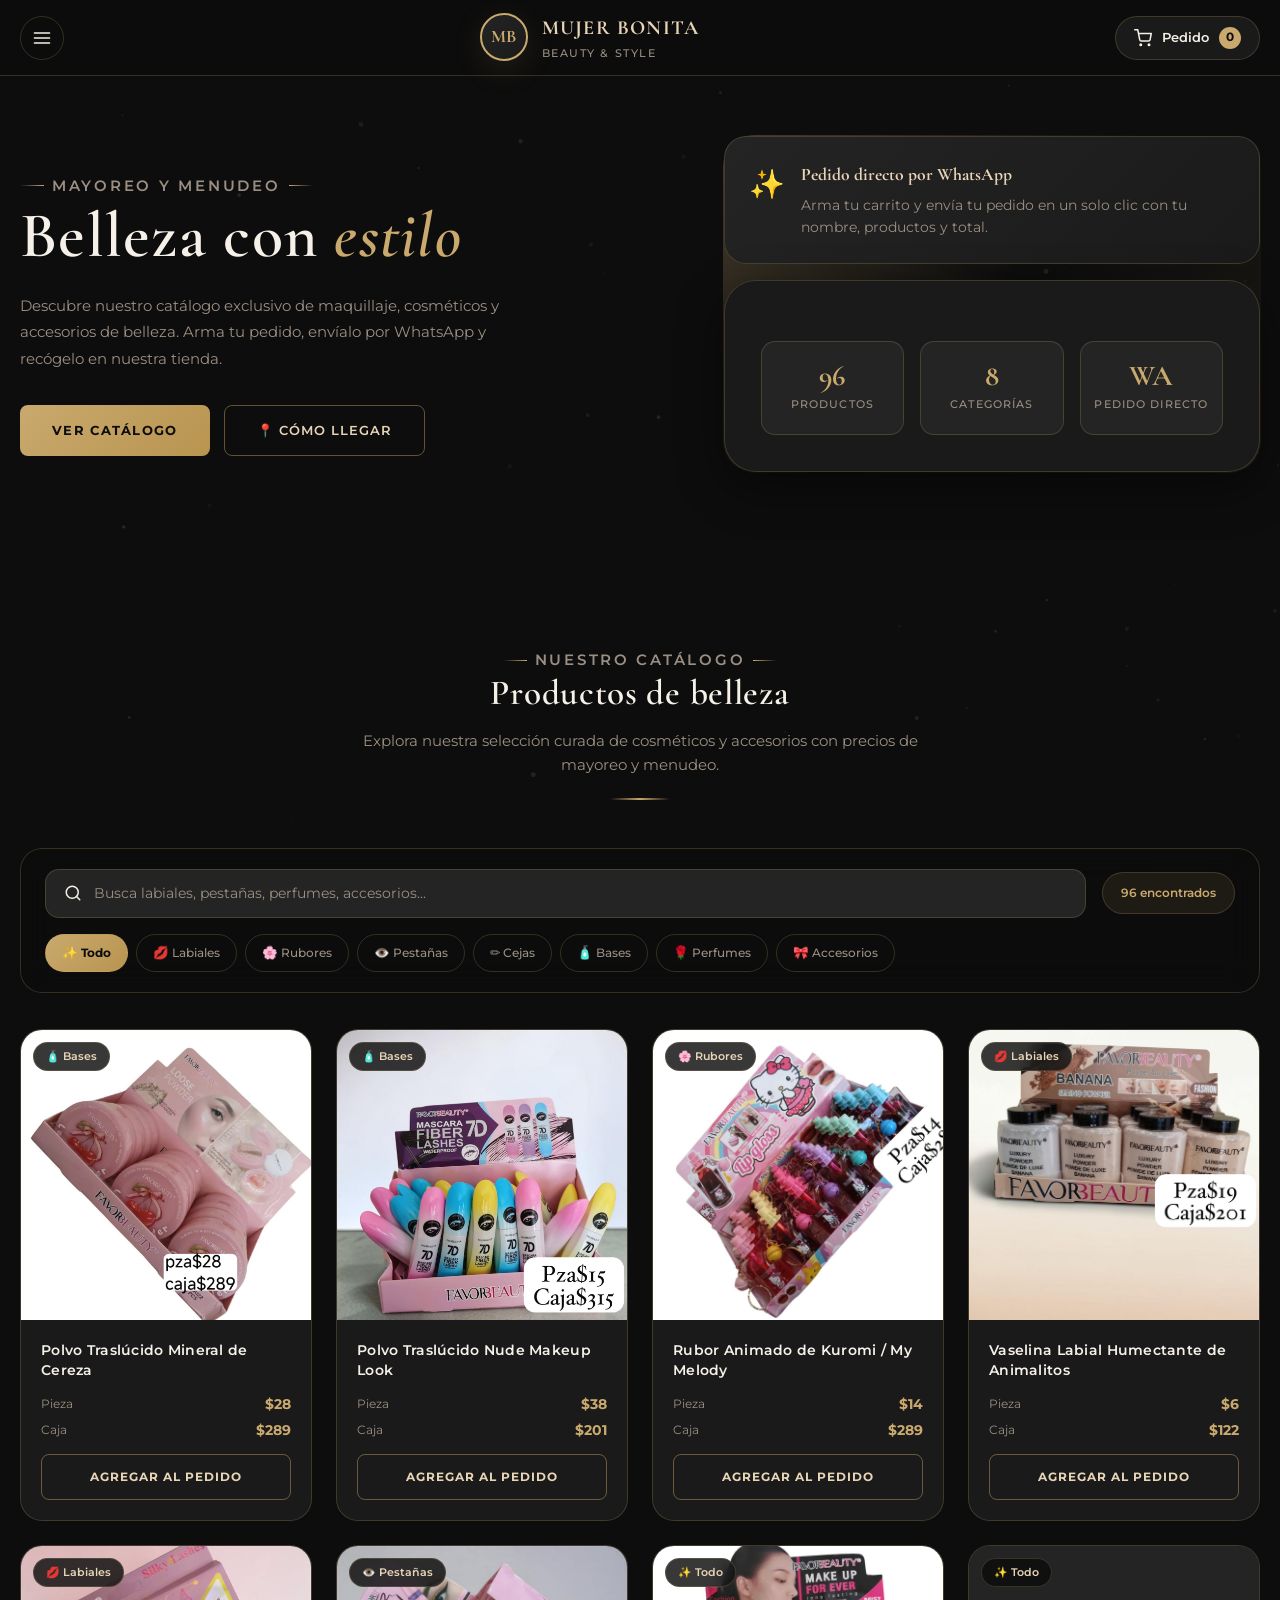
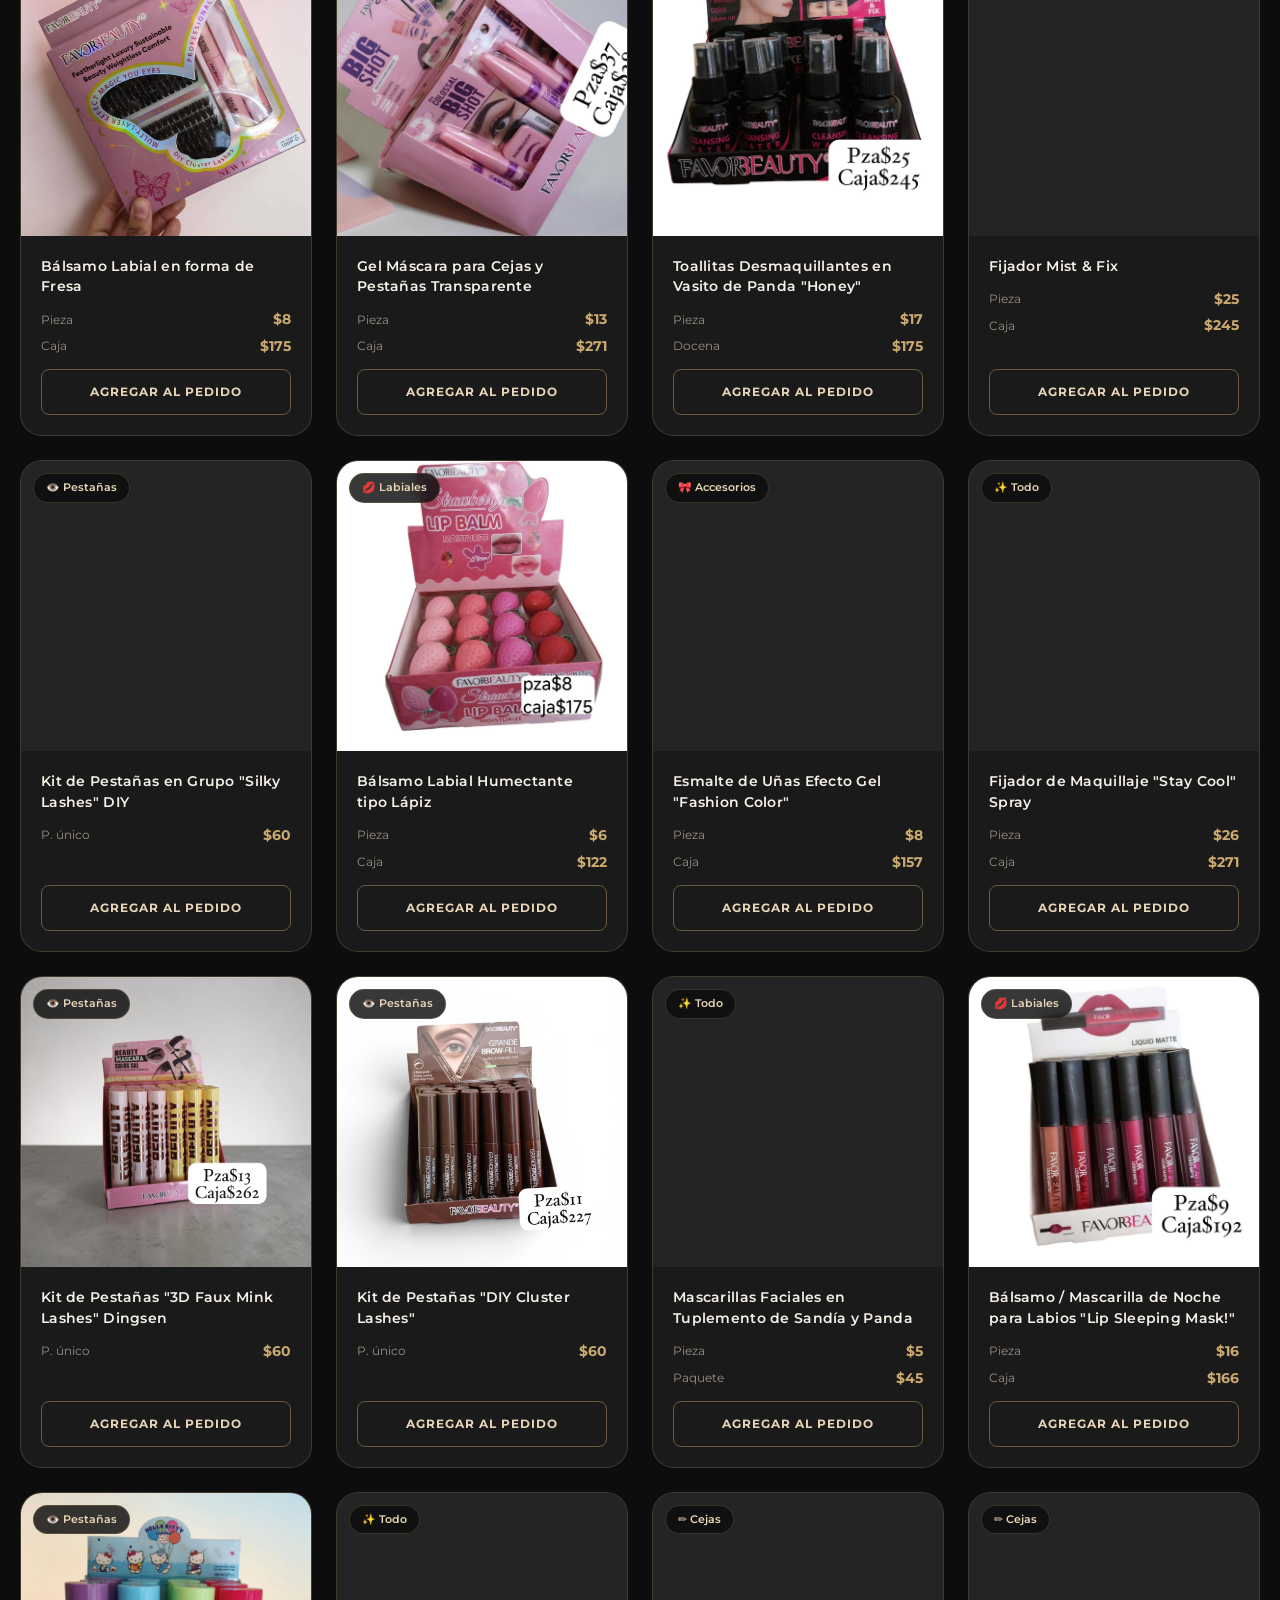
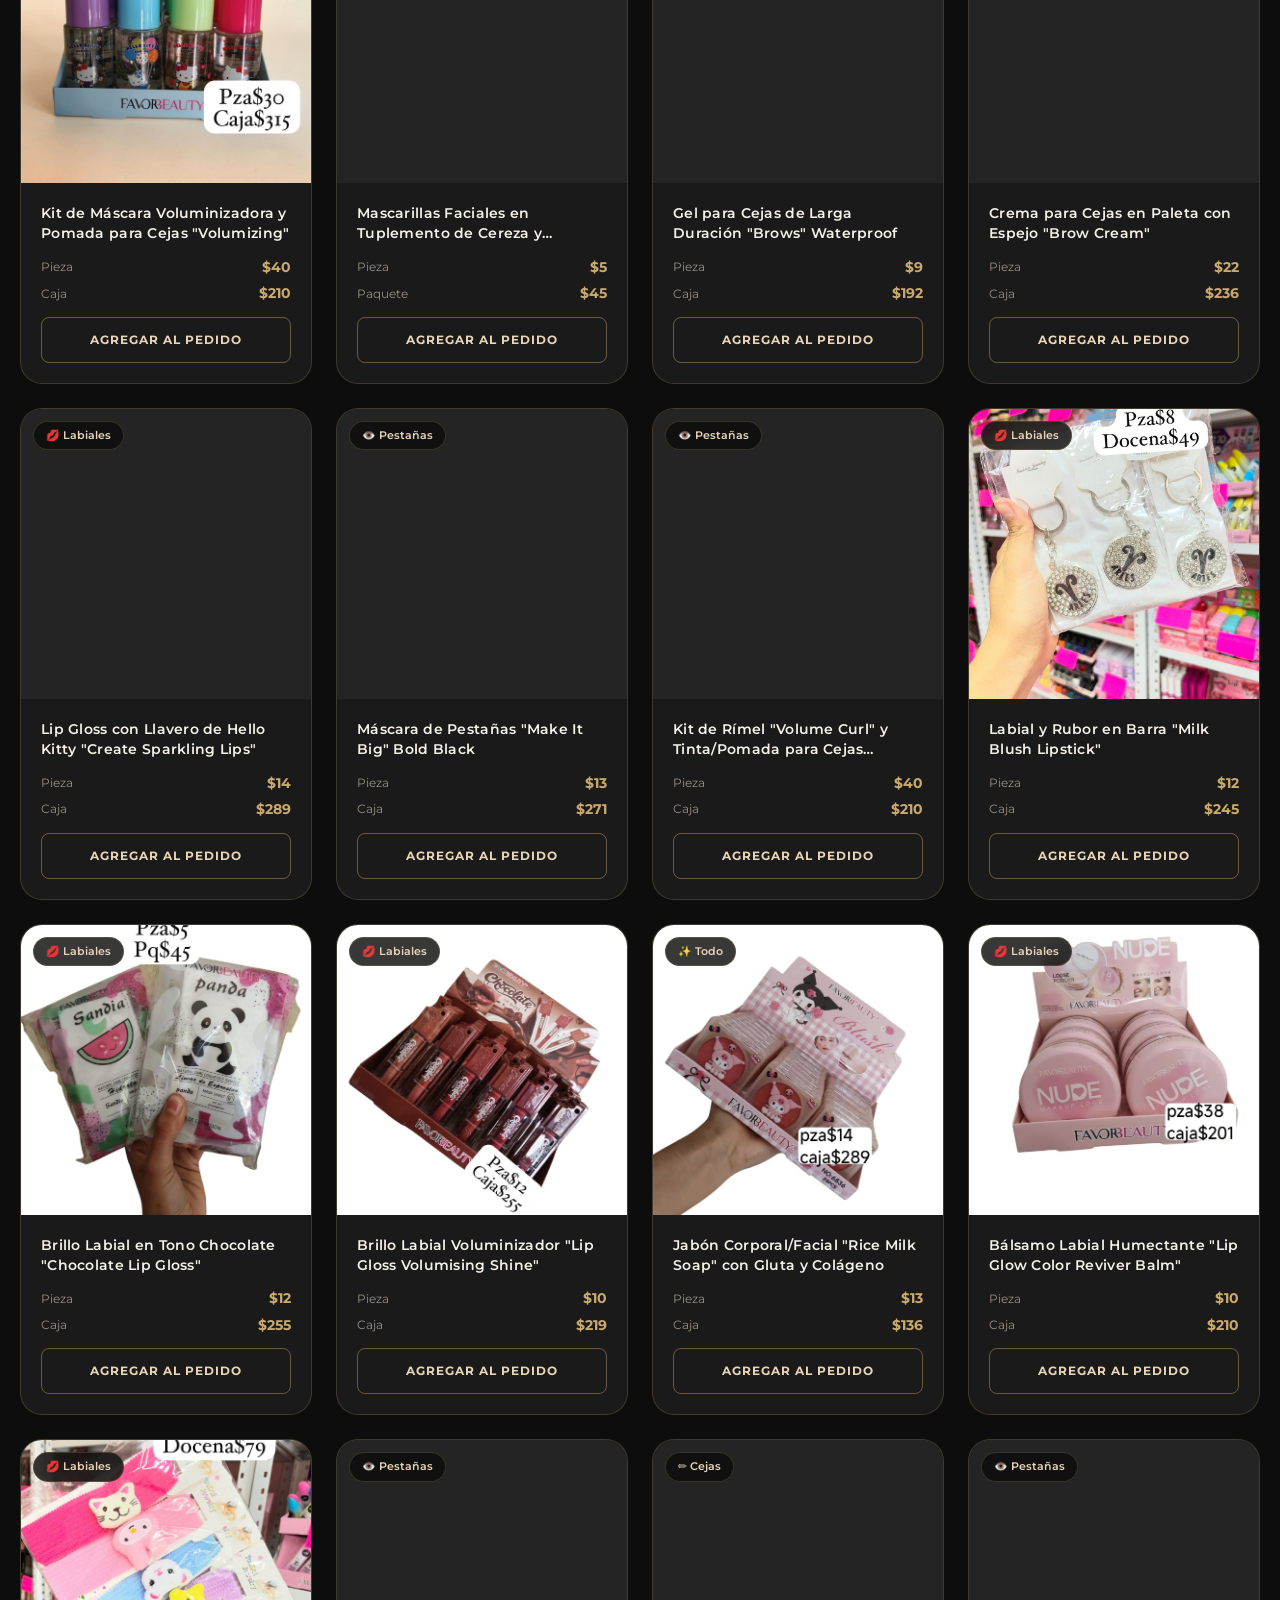
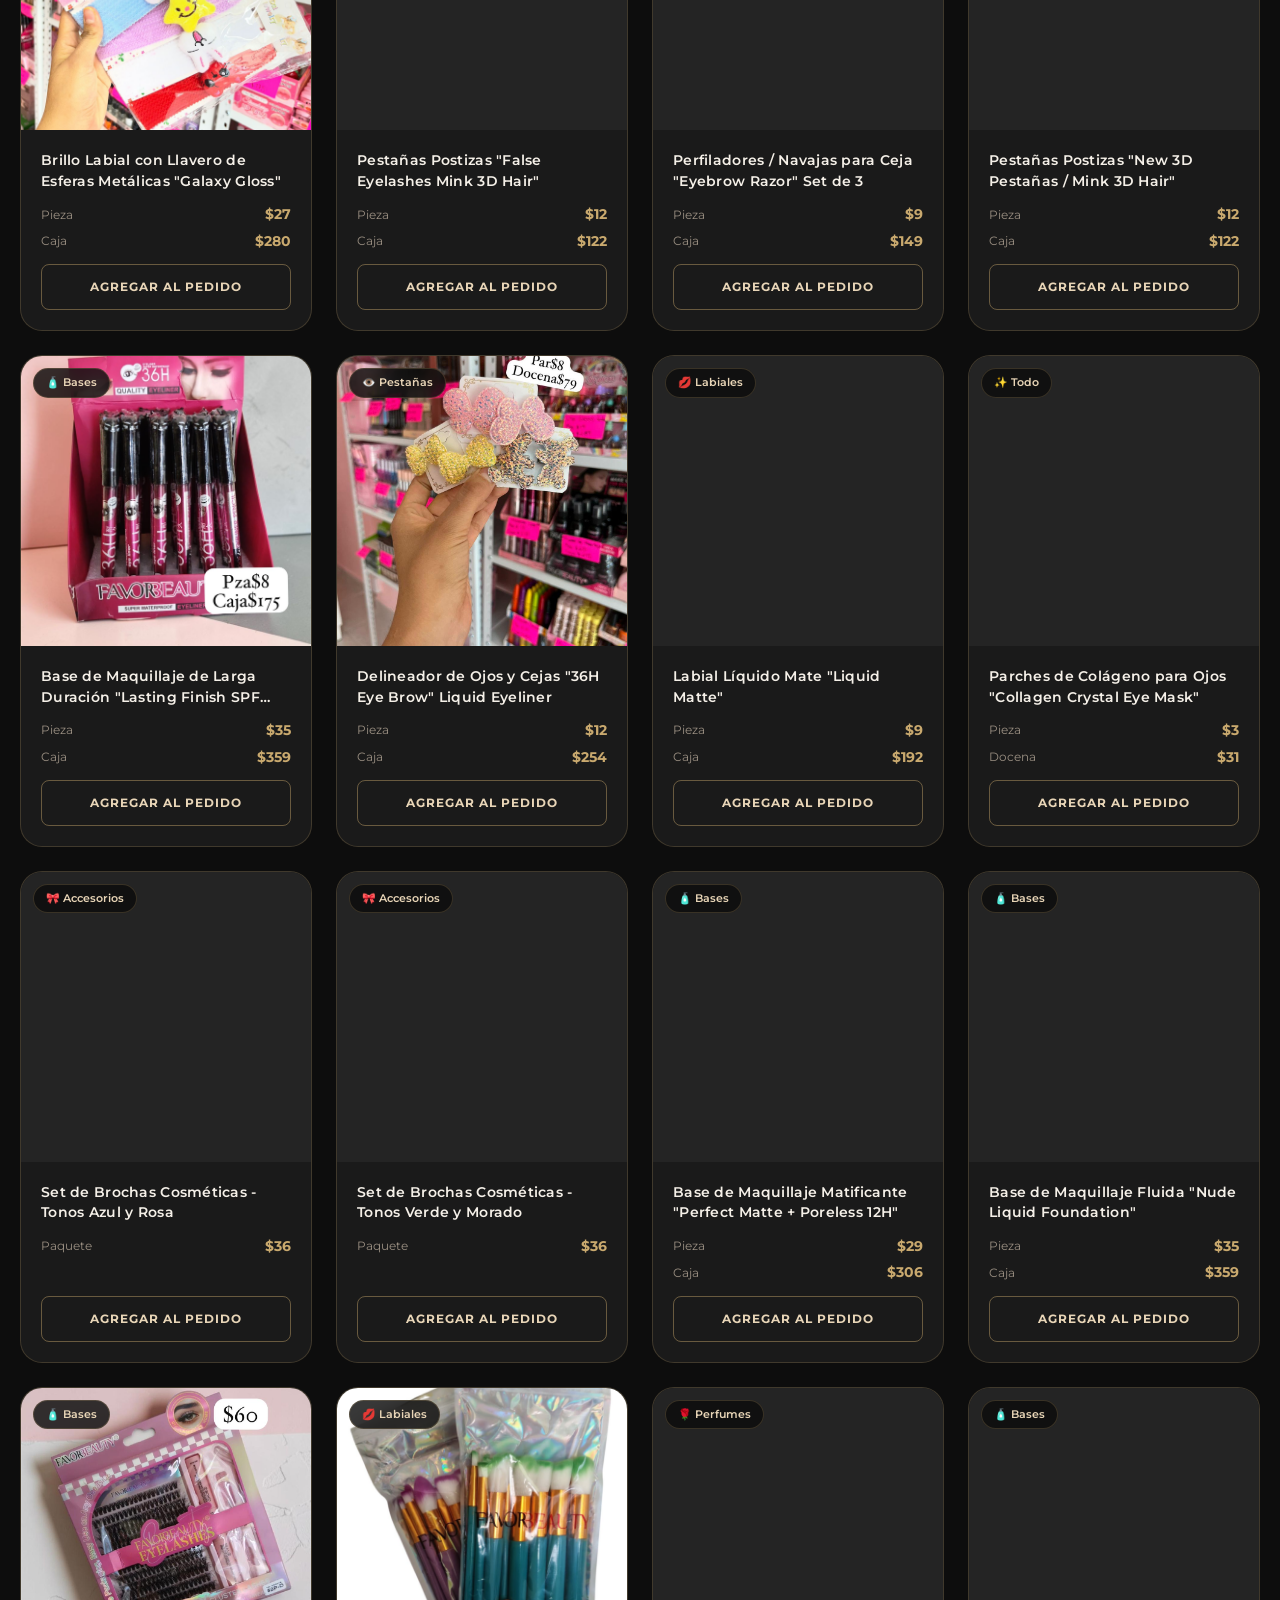
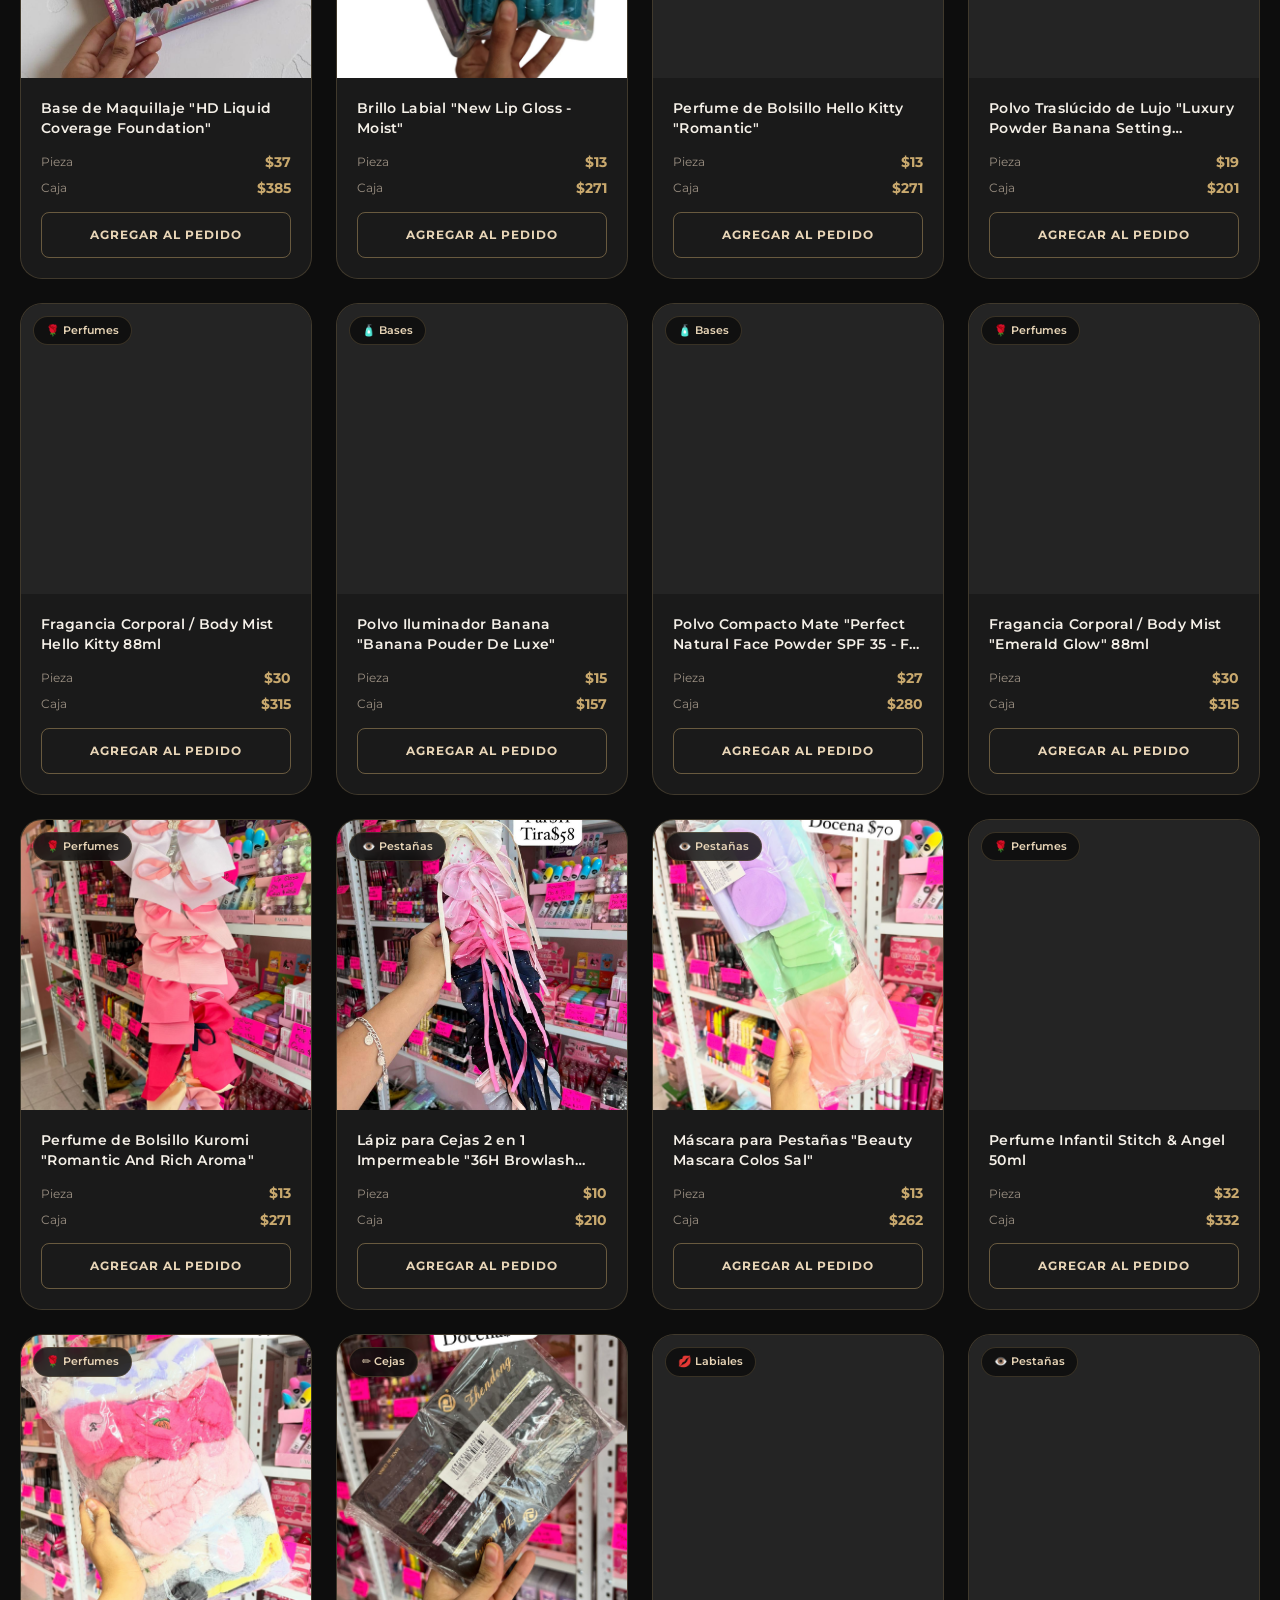
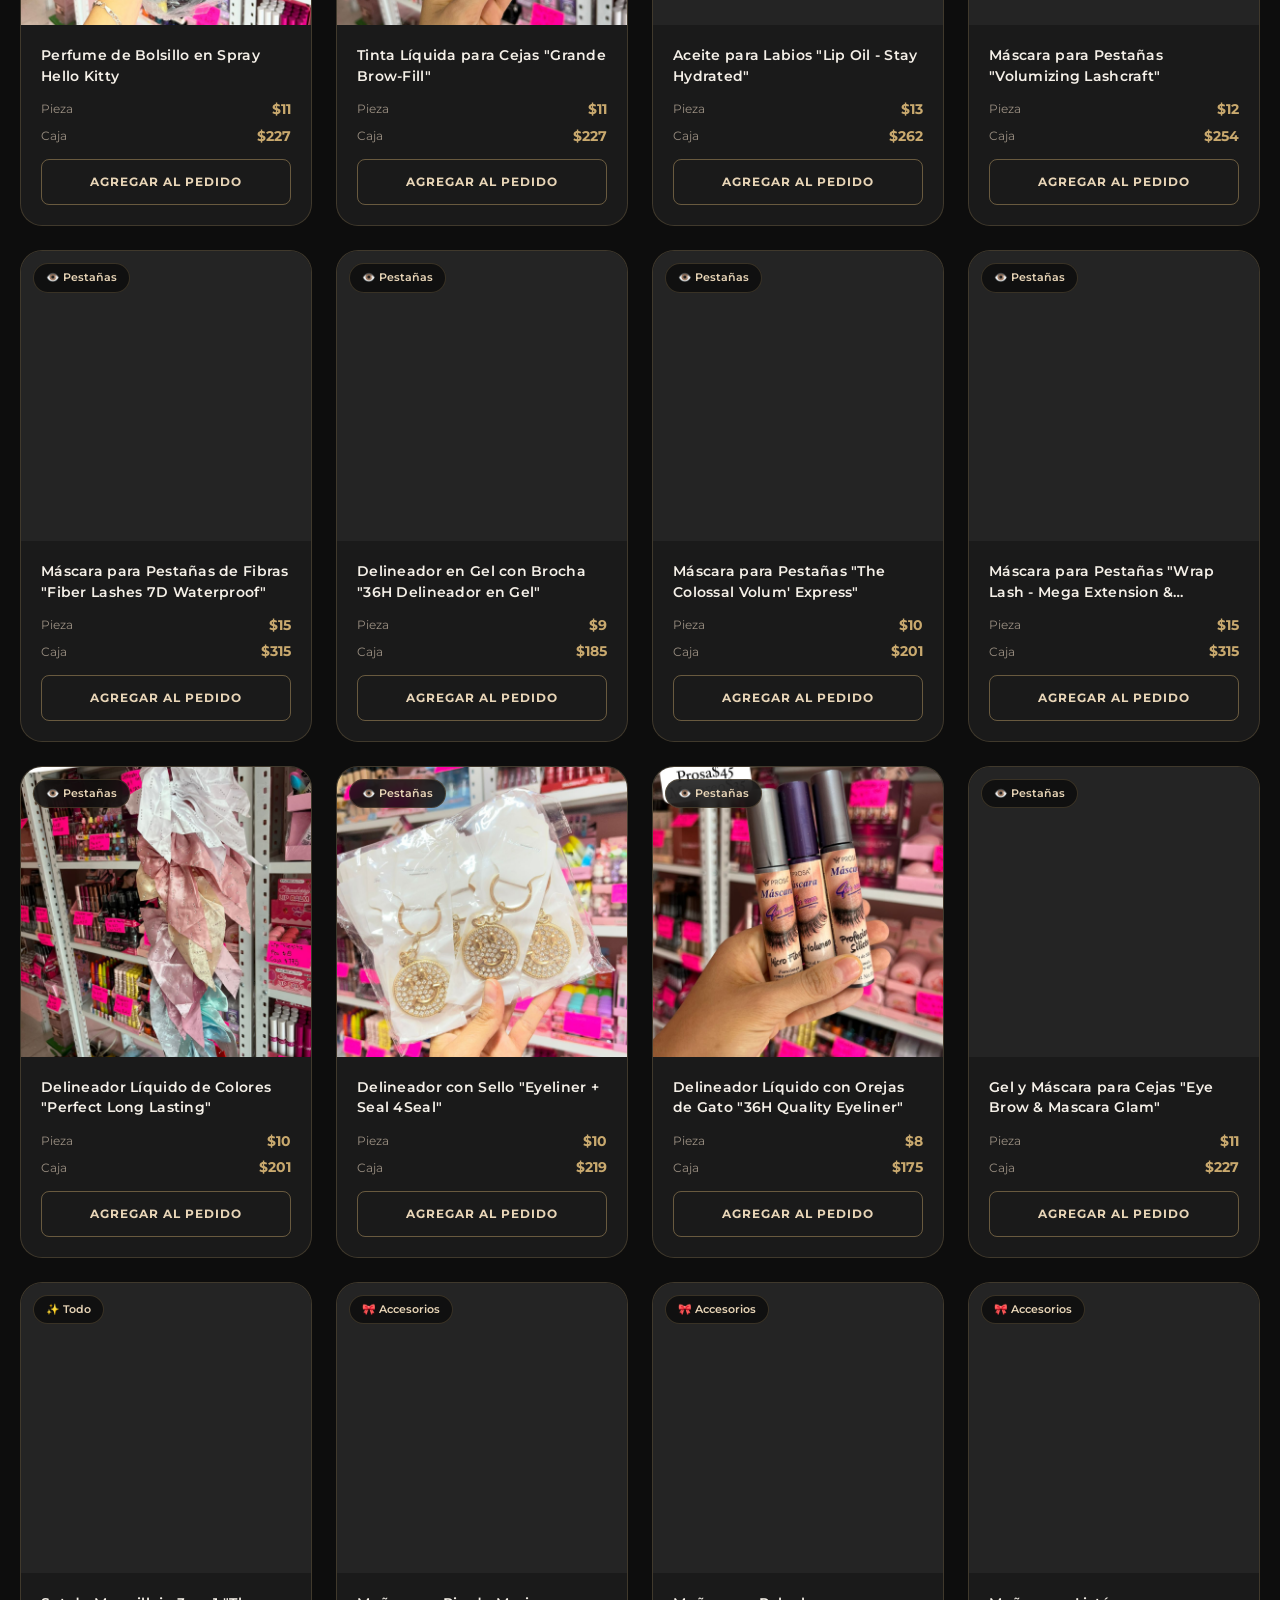
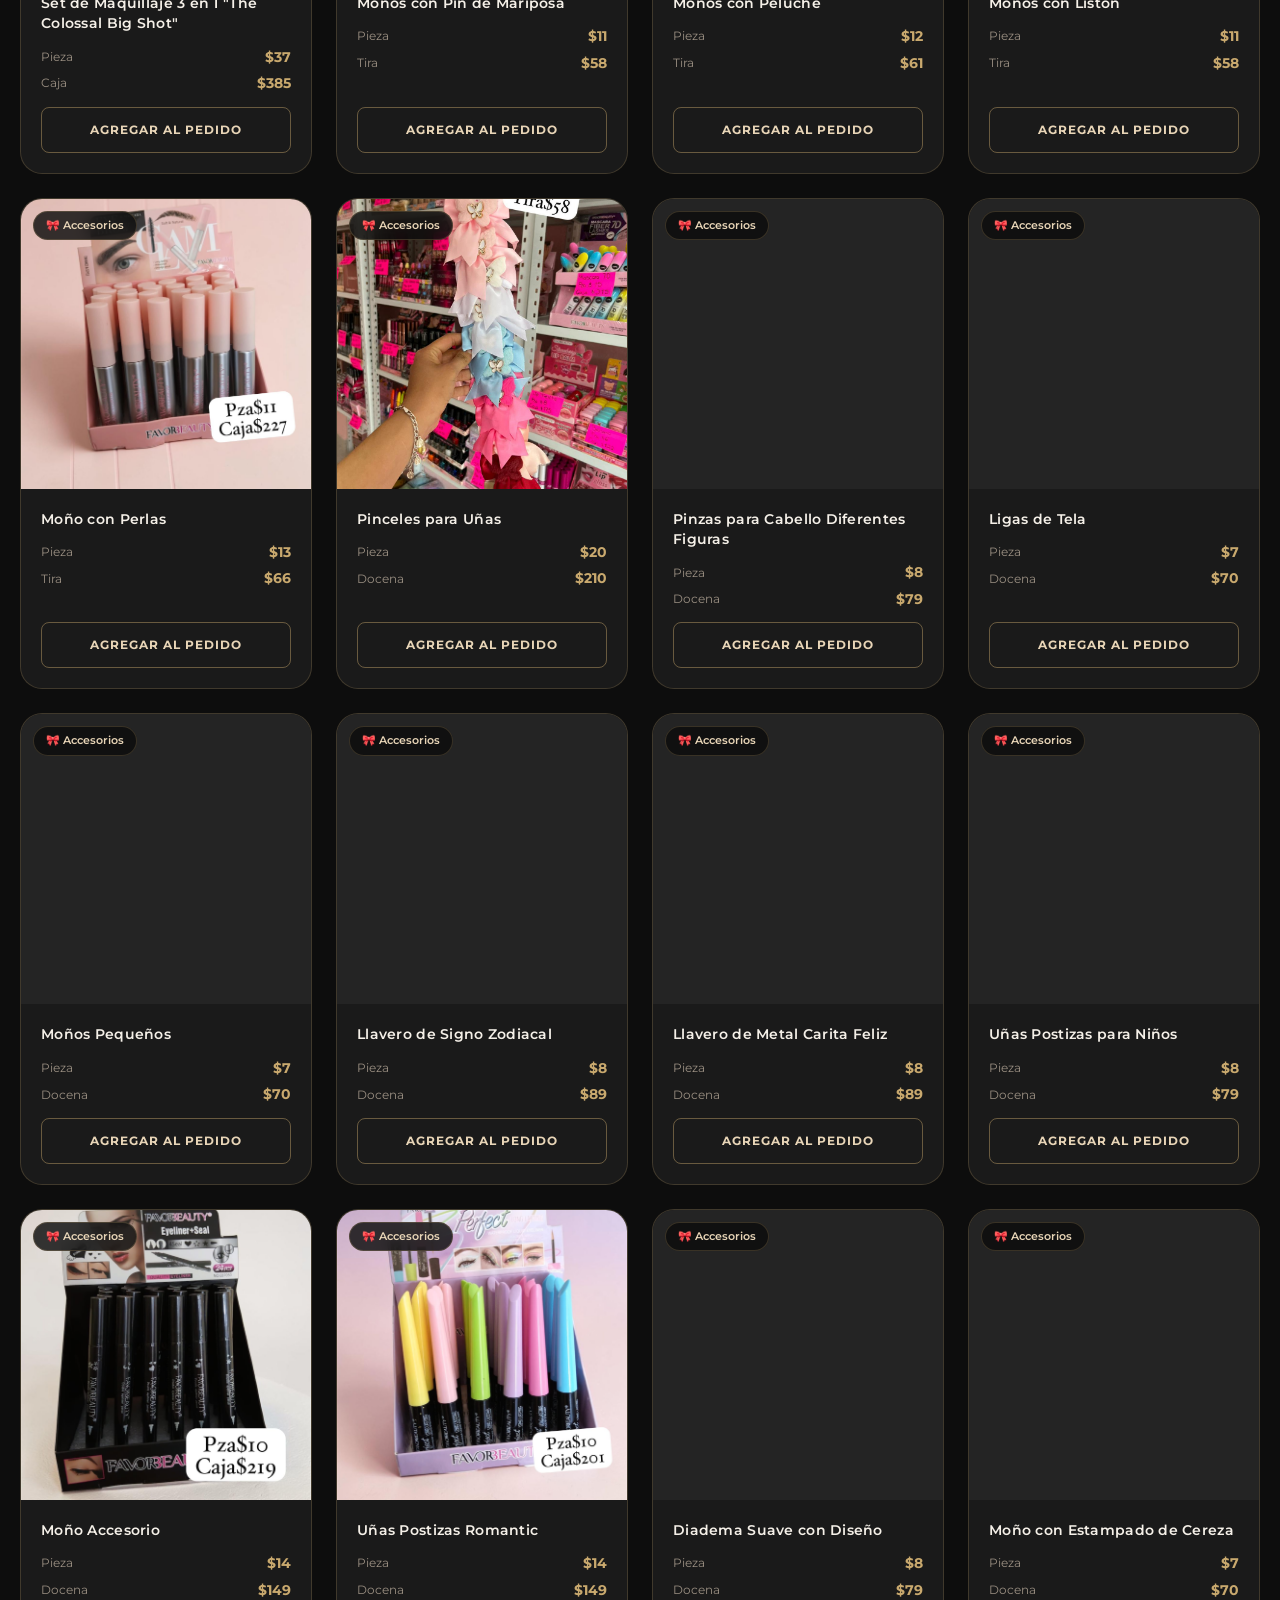
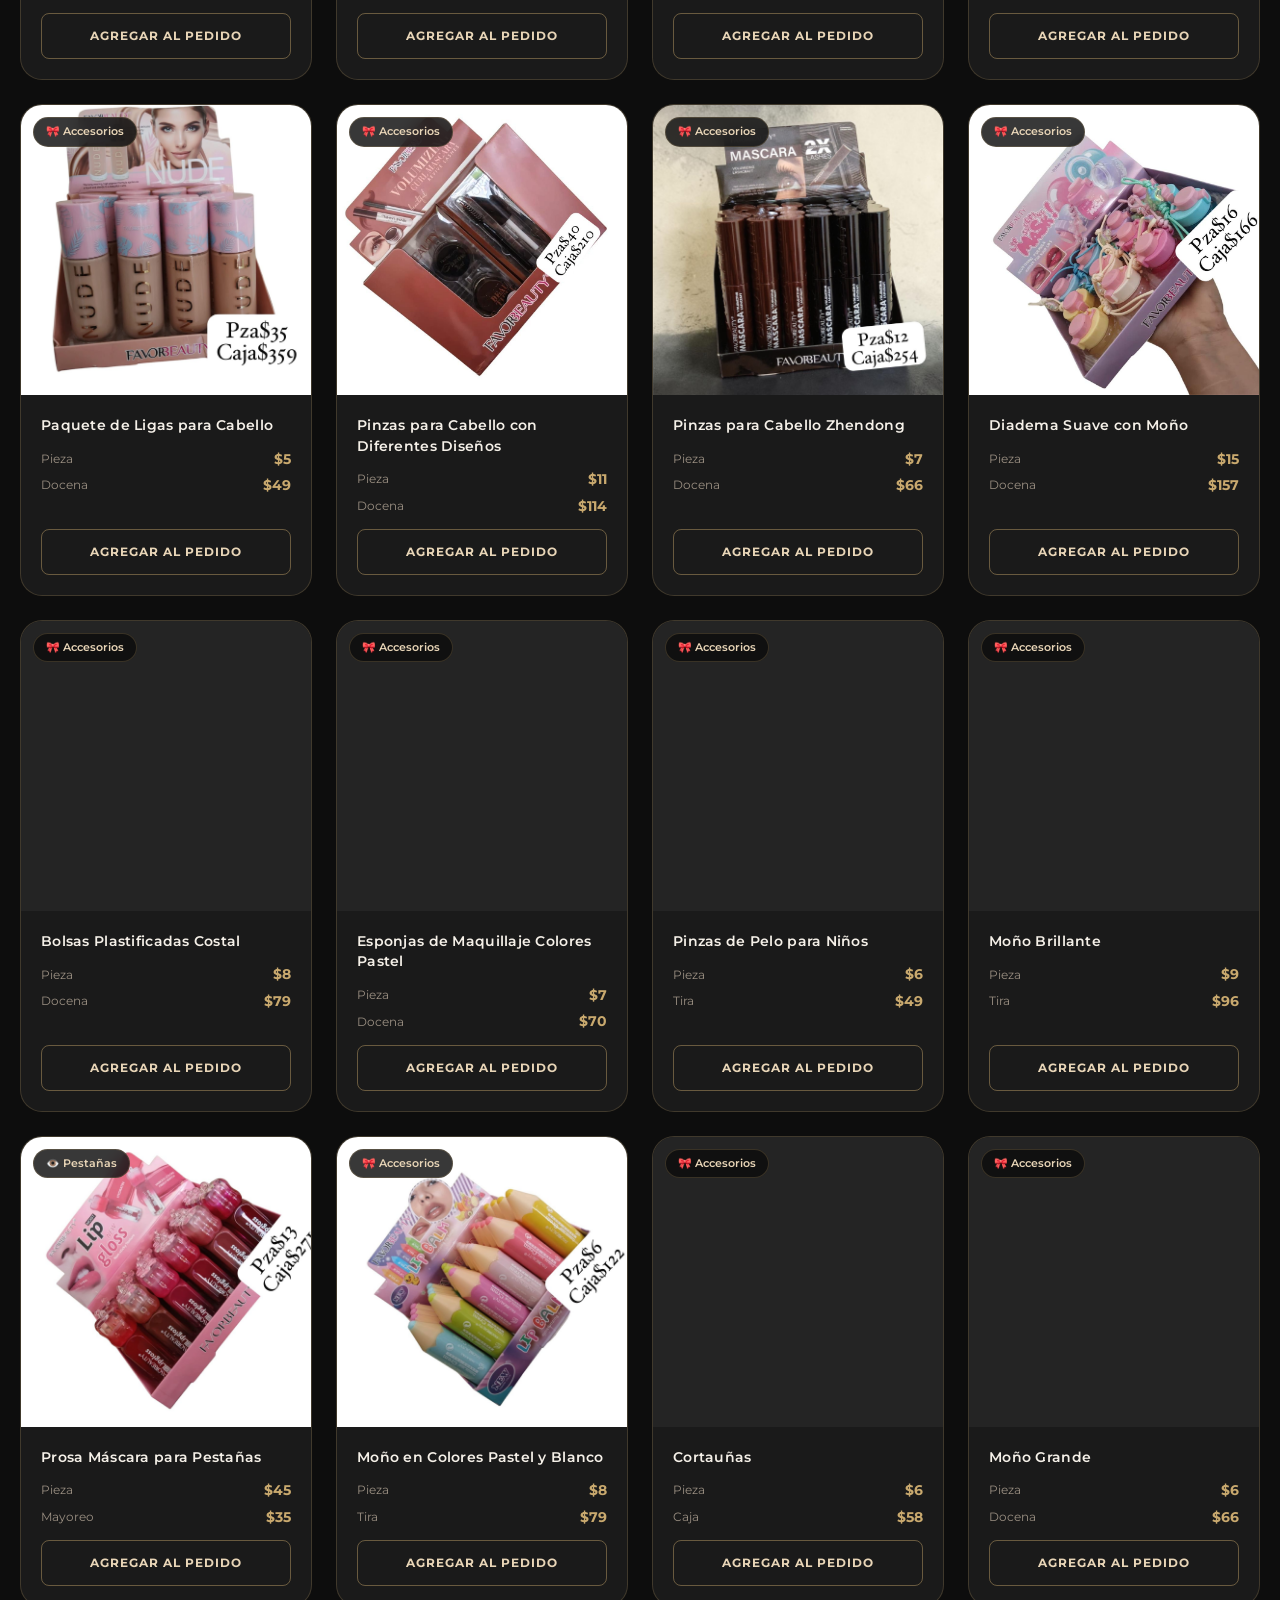
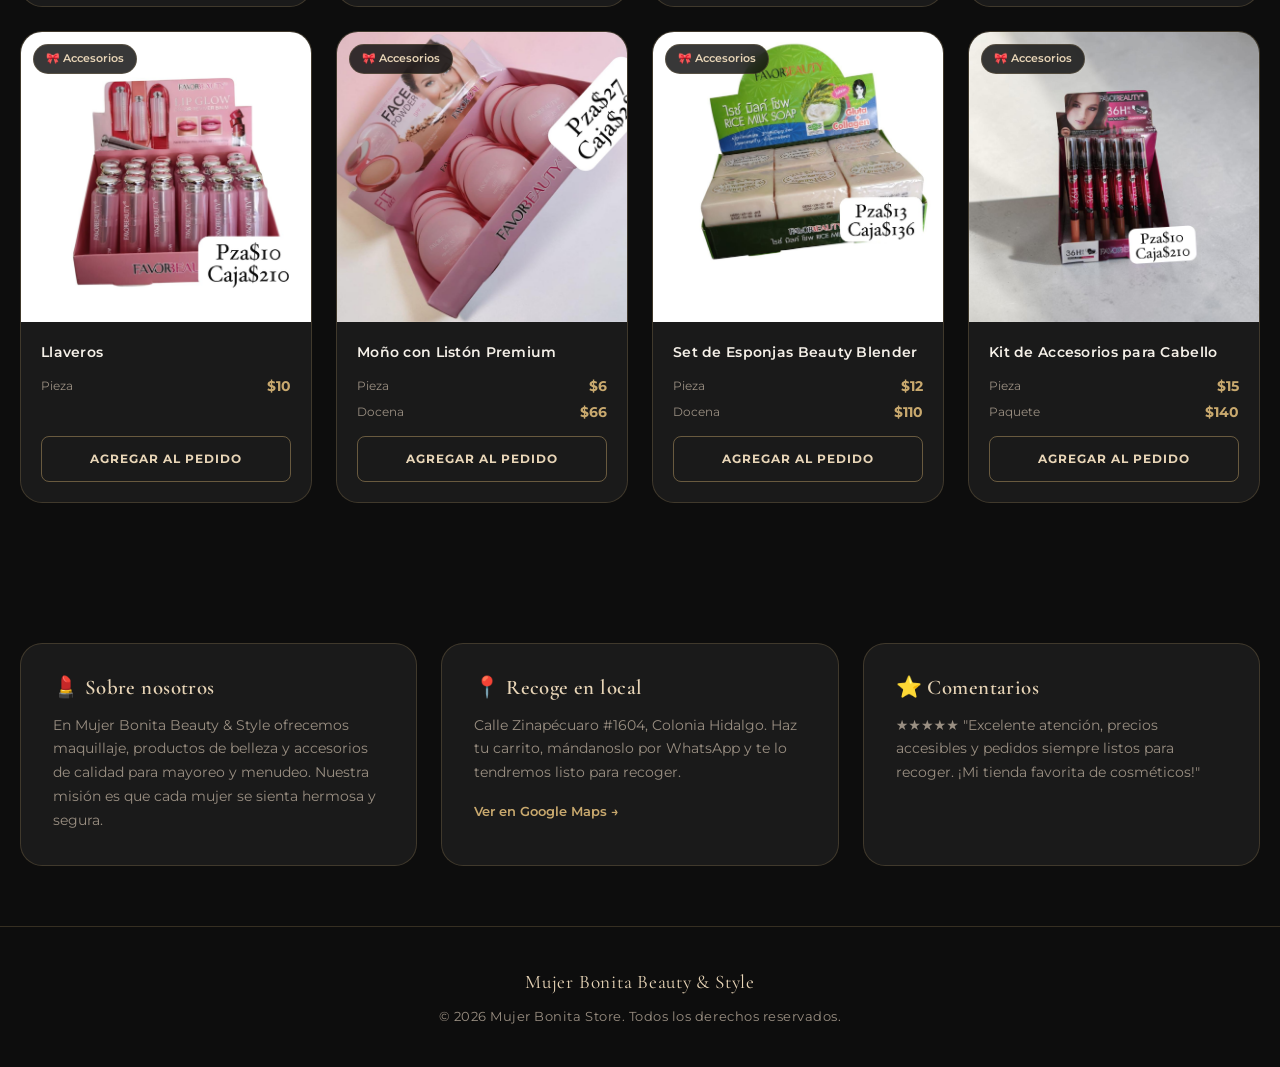
==== commit 78f69aff: "Rediseño completo Mujer Bonita con arquitectura modular oscura/dorada - Separa HTML, CSS (main, comp" ====
--- a/index.html
+++ b/index.html
@@ -2,1527 +2,13 @@
 <html lang="es">
 <head>
     <meta charset="UTF-8">
+    <meta http-equiv="refresh" content="0;url=mujer-bonita/index.html">
     <meta name="viewport" content="width=device-width, initial-scale=1.0">
-    <title>Catálogo Mujer Bonita | Beauty & Style</title>
-    <style>
-        :root {
-            --hot-pink: #ff2f92;
-            --magenta: #d63384;
-            --rose: #ff85b7;
-            --soft-pink: #fff0f7;
-            --cream: #fffaf1;
-            --purple: #641a55;
-            --ink: #25111f;
-            --muted: #7b5b6e;
-            --white: #ffffff;
-            --gold: #ffbf3f;
-            --green: #20c66b;
-            --shadow: 0 24px 60px rgba(143, 34, 95, 0.18);
-            --shadow-soft: 0 16px 38px rgba(214, 51, 132, 0.14);
-            --radius-lg: 30px;
-            --radius-md: 20px;
-            --radius-sm: 14px;
-            --container: 1180px;
-        }
-
-        * {
-            box-sizing: border-box;
-            margin: 0;
-            padding: 0;
-        }
-
-        html {
-            scroll-behavior: smooth;
-        }
-
-        body {
-            min-height: 100vh;
-            background:
-                radial-gradient(circle at 8% 5%, rgba(255, 191, 63, 0.28), transparent 24rem),
-                radial-gradient(circle at 92% 0%, rgba(255, 47, 146, 0.24), transparent 28rem),
-                linear-gradient(135deg, #fff7fb 0%, #fff1f7 42%, #fffaf1 100%);
-            color: var(--ink);
-            font-family: "Segoe UI", system-ui, -apple-system, BlinkMacSystemFont, sans-serif;
-            line-height: 1.5;
-            overflow-x: hidden;
-        }
-
-        body.menu-open,
-        body.cart-open {
-            overflow: hidden;
-        }
-
-        button,
-        input,
-        a {
-            font: inherit;
-        }
-
-        button {
-            cursor: pointer;
-        }
-
-        a {
-            color: inherit;
-        }
-
-        .sr-only {
-            position: absolute;
-            width: 1px;
-            height: 1px;
-            padding: 0;
-            margin: -1px;
-            overflow: hidden;
-            clip: rect(0, 0, 0, 0);
-            white-space: nowrap;
-            border: 0;
-        }
-
-        .site-shell {
-            position: relative;
-            isolation: isolate;
-            min-height: 100vh;
-        }
-
-        .site-shell::before,
-        .site-shell::after {
-            content: "";
-            position: fixed;
-            z-index: -1;
-            width: 18rem;
-            height: 18rem;
-            border-radius: 999px;
-            filter: blur(8px);
-            opacity: 0.55;
-            pointer-events: none;
-        }
-
-        .site-shell::before {
-            left: -7rem;
-            top: 18rem;
-            background: rgba(255, 133, 183, 0.32);
-        }
-
-        .site-shell::after {
-            right: -6rem;
-            bottom: 7rem;
-            background: rgba(255, 191, 63, 0.26);
-        }
-
-        .topbar {
-            position: sticky;
-            top: 0;
-            z-index: 50;
-            background: rgba(255, 255, 255, 0.76);
-            border-bottom: 1px solid rgba(214, 51, 132, 0.14);
-            backdrop-filter: blur(18px);
-        }
-
-        .topbar-inner {
-            width: min(100% - 32px, var(--container));
-            min-height: 74px;
-            margin: 0 auto;
-            display: flex;
-            align-items: center;
-            justify-content: space-between;
-            gap: 18px;
-        }
-
-        .brand {
-            display: inline-flex;
-            align-items: center;
-            gap: 12px;
-            text-decoration: none;
-            min-width: 0;
-        }
-
-        .brand-mark {
-            position: relative;
-            width: 54px;
-            height: 54px;
-            border-radius: 18px;
-            display: grid;
-            place-items: center;
-            background: linear-gradient(135deg, var(--hot-pink), #ff86c8 55%, var(--gold));
-            box-shadow: 0 12px 24px rgba(214, 51, 132, 0.28);
-            overflow: hidden;
-            color: var(--white);
-            font-weight: 900;
-            letter-spacing: -0.08em;
-        }
-
-        .brand-mark img {
-            position: absolute;
-            inset: 0;
-            width: 100%;
-            height: 100%;
-            object-fit: cover;
-        }
-
-        .brand-mark span {
-            position: relative;
-            z-index: 1;
-        }
-
-        .brand-mark img.is-hidden {
-            display: none;
-        }
-
-        .brand-text {
-            display: grid;
-            gap: 1px;
-            min-width: 0;
-        }
-
-        .brand-name {
-            color: var(--purple);
-            font-size: clamp(1rem, 2.6vw, 1.35rem);
-            font-weight: 900;
-            letter-spacing: -0.03em;
-            text-transform: uppercase;
-            white-space: nowrap;
-        }
-
-        .brand-tagline {
-            color: var(--muted);
-            font-size: 0.82rem;
-            font-weight: 700;
-        }
-
-        .top-actions {
-            display: flex;
-            align-items: center;
-            gap: 10px;
-        }
-
-        .icon-btn,
-        .cart-chip,
-        .primary-btn,
-        .map-btn,
-        .add-btn,
-        .close-btn {
-            border: 0;
-            border-radius: 999px;
-            transition: transform 0.2s ease, box-shadow 0.2s ease, background 0.2s ease;
-        }
-
-        .icon-btn {
-            width: 46px;
-            height: 46px;
-            display: grid;
-            place-items: center;
-            background: var(--white);
-            color: var(--magenta);
-            box-shadow: var(--shadow-soft);
-            font-size: 1.25rem;
-        }
-
-        .cart-chip {
-            display: inline-flex;
-            align-items: center;
-            gap: 8px;
-            padding: 12px 18px;
-            background: linear-gradient(135deg, var(--magenta), var(--hot-pink));
-            color: var(--white);
-            font-weight: 900;
-            box-shadow: 0 16px 32px rgba(214, 51, 132, 0.28);
-        }
-
-        .cart-count {
-            min-width: 24px;
-            height: 24px;
-            display: inline-grid;
-            place-items: center;
-            border-radius: 999px;
-            background: var(--white);
-            color: var(--magenta);
-            font-size: 0.82rem;
-        }
-
-        .icon-btn:hover,
-        .cart-chip:hover,
-        .primary-btn:hover,
-        .map-btn:hover,
-        .add-btn:hover,
-        .close-btn:hover {
-            transform: translateY(-2px);
-        }
-
-        .hero {
-            width: min(100% - 32px, var(--container));
-            margin: 28px auto 0;
-            display: grid;
-            grid-template-columns: minmax(0, 1.15fr) minmax(300px, 0.85fr);
-            gap: 24px;
-            align-items: stretch;
-        }
-
-        .hero-card {
-            position: relative;
-            overflow: hidden;
-            min-height: 420px;
-            border-radius: 36px;
-            padding: clamp(28px, 5vw, 58px);
-            background:
-                linear-gradient(135deg, rgba(100, 26, 85, 0.9), rgba(214, 51, 132, 0.82)),
-                radial-gradient(circle at 82% 22%, rgba(255, 191, 63, 0.48), transparent 18rem);
-            color: var(--white);
-            box-shadow: var(--shadow);
-        }
-
-        .hero-card::before,
-        .hero-card::after {
-            content: "";
-            position: absolute;
-            border-radius: 999px;
-            pointer-events: none;
-        }
-
-        .hero-card::before {
-            width: 280px;
-            height: 280px;
-            right: -80px;
-            top: -90px;
-            background: rgba(255, 255, 255, 0.16);
-        }
-
-        .hero-card::after {
-            width: 150px;
-            height: 150px;
-            right: 80px;
-            bottom: -48px;
-            background: rgba(255, 191, 63, 0.32);
-        }
-
-        .eyebrow {
-            position: relative;
-            z-index: 1;
-            width: fit-content;
-            display: inline-flex;
-            align-items: center;
-            gap: 8px;
-            padding: 8px 14px;
-            border: 1px solid rgba(255, 255, 255, 0.28);
-            border-radius: 999px;
-            background: rgba(255, 255, 255, 0.14);
-            backdrop-filter: blur(12px);
-            font-size: 0.82rem;
-            font-weight: 900;
-            letter-spacing: 0.05em;
-            text-transform: uppercase;
-        }
-
-        .hero h1 {
-            position: relative;
-            z-index: 1;
-            max-width: 760px;
-            margin-top: 20px;
-            font-size: clamp(2.6rem, 8vw, 6.4rem);
-            line-height: 0.88;
-            letter-spacing: -0.08em;
-            text-transform: uppercase;
-        }
-
-        .hero h1 span {
-            display: block;
-            color: #ffe37a;
-            text-shadow: 0 10px 30px rgba(37, 17, 31, 0.18);
-        }
-
-        .hero-copy {
-            position: relative;
-            z-index: 1;
-            max-width: 650px;
-            margin-top: 20px;
-            color: rgba(255, 255, 255, 0.9);
-            font-size: clamp(1rem, 2.3vw, 1.2rem);
-            font-weight: 600;
-        }
-
-        .hero-actions {
-            position: relative;
-            z-index: 1;
-            display: flex;
-            flex-wrap: wrap;
-            gap: 12px;
-            margin-top: 28px;
-        }
-
-        .primary-btn,
-        .map-btn {
-            display: inline-flex;
-            align-items: center;
-            justify-content: center;
-            gap: 10px;
-            min-height: 48px;
-            padding: 13px 19px;
-            text-decoration: none;
-            font-weight: 900;
-        }
-
-        .primary-btn {
-            background: var(--white);
-            color: var(--magenta);
-            box-shadow: 0 16px 30px rgba(37, 17, 31, 0.18);
-        }
-
-        .map-btn {
-            background: rgba(255, 255, 255, 0.14);
-            border: 1px solid rgba(255, 255, 255, 0.24);
-            color: var(--white);
-        }
-
-        .hero-side {
-            display: grid;
-            gap: 18px;
-        }
-
-        .feature-card {
-            position: relative;
-            overflow: hidden;
-            min-height: 190px;
-            border: 1px solid rgba(214, 51, 132, 0.14);
-            border-radius: var(--radius-lg);
-            padding: 24px;
-            background: rgba(255, 255, 255, 0.78);
-            box-shadow: var(--shadow-soft);
-            backdrop-filter: blur(18px);
-        }
-
-        .feature-card strong {
-            display: block;
-            color: var(--purple);
-            font-size: clamp(1.1rem, 2.5vw, 1.45rem);
-            line-height: 1.08;
-        }
-
-        .feature-card p {
-            margin-top: 10px;
-            color: var(--muted);
-            font-weight: 650;
-        }
-
-        .feature-card .big-icon {
-            position: absolute;
-            right: 18px;
-            bottom: -14px;
-            font-size: 6rem;
-            opacity: 0.16;
-        }
-
-        .stats {
-            display: grid;
-            grid-template-columns: repeat(3, 1fr);
-            gap: 12px;
-        }
-
-        .stat {
-            min-height: 112px;
-            border-radius: 24px;
-            padding: 18px;
-            background: linear-gradient(135deg, var(--white), rgba(255, 240, 247, 0.92));
-            box-shadow: var(--shadow-soft);
-            border: 1px solid rgba(214, 51, 132, 0.12);
-        }
-
-        .stat b {
-            display: block;
-            color: var(--magenta);
-            font-size: 1.5rem;
-            line-height: 1;
-        }
-
-        .stat span {
-            display: block;
-            margin-top: 8px;
-            color: var(--muted);
-            font-size: 0.82rem;
-            font-weight: 800;
-        }
-
-        .catalog-wrap {
-            width: min(100% - 32px, var(--container));
-            margin: 28px auto 0;
-        }
-
-        .toolbar {
-            position: sticky;
-            top: 74px;
-            z-index: 40;
-            display: grid;
-            gap: 16px;
-            padding: 18px;
-            border: 1px solid rgba(214, 51, 132, 0.14);
-            border-radius: 28px;
-            background: rgba(255, 255, 255, 0.84);
-            box-shadow: var(--shadow-soft);
-            backdrop-filter: blur(18px);
-        }
-
-        .search-row {
-            display: grid;
-            grid-template-columns: minmax(0, 1fr) auto;
-            gap: 12px;
-            align-items: center;
-        }
-
-        .search-field {
-            position: relative;
-        }
-
-        .search-field span {
-            position: absolute;
-            left: 18px;
-            top: 50%;
-            transform: translateY(-50%);
-            color: var(--magenta);
-            font-size: 1.1rem;
-        }
-
-        .search-field input {
-            width: 100%;
-            min-height: 54px;
-            border: 2px solid rgba(214, 51, 132, 0.18);
-            border-radius: 999px;
-            background: var(--white);
-            padding: 0 20px 0 50px;
-            color: var(--ink);
-            outline: none;
-            box-shadow: inset 0 0 0 1px rgba(255, 255, 255, 0.75);
-            font-weight: 700;
-        }
-
-        .search-field input:focus {
-            border-color: var(--hot-pink);
-            box-shadow: 0 0 0 4px rgba(255, 47, 146, 0.12);
-        }
-
-        .results-pill {
-            min-height: 46px;
-            display: inline-flex;
-            align-items: center;
-            justify-content: center;
-            gap: 6px;
-            padding: 0 16px;
-            border-radius: 999px;
-            background: var(--purple);
-            color: var(--white);
-            font-weight: 900;
-            white-space: nowrap;
-        }
-
-        .category-row {
-            display: flex;
-            gap: 10px;
-            overflow-x: auto;
-            padding-bottom: 4px;
-            scrollbar-width: thin;
-        }
-
-        .category-btn {
-            flex: 0 0 auto;
-            border: 1px solid rgba(214, 51, 132, 0.16);
-            border-radius: 999px;
-            background: var(--white);
-            color: var(--purple);
-            padding: 10px 14px;
-            font-weight: 900;
-            box-shadow: 0 8px 18px rgba(214, 51, 132, 0.08);
-            transition: transform 0.2s ease, border-color 0.2s ease, color 0.2s ease, background 0.2s ease;
-        }
-
-        .category-btn:hover,
-        .category-btn.is-active {
-            transform: translateY(-1px);
-            border-color: transparent;
-            background: linear-gradient(135deg, var(--magenta), var(--hot-pink));
-            color: var(--white);
-        }
-
-        .products-grid {
-            display: grid;
-            grid-template-columns: repeat(auto-fill, minmax(230px, 1fr));
-            gap: 22px;
-            margin-top: 28px;
-        }
-
-        .product-card {
-            position: relative;
-            display: flex;
-            min-height: 100%;
-            flex-direction: column;
-            overflow: hidden;
-            border: 1px solid rgba(214, 51, 132, 0.14);
-            border-radius: 28px;
-            background: rgba(255, 255, 255, 0.9);
-            box-shadow: 0 18px 38px rgba(143, 34, 95, 0.12);
-            transition: transform 0.22s ease, box-shadow 0.22s ease, border-color 0.22s ease;
-        }
-
-        .product-card:hover {
-            transform: translateY(-7px);
-            border-color: rgba(255, 47, 146, 0.36);
-            box-shadow: 0 28px 54px rgba(143, 34, 95, 0.2);
-        }
-
-        .image-wrapper {
-            position: relative;
-            aspect-ratio: 1 / 1;
-            overflow: hidden;
-            background:
-                linear-gradient(135deg, rgba(255, 47, 146, 0.12), rgba(255, 191, 63, 0.16)),
-                var(--soft-pink);
-        }
-
-        .image-wrapper img {
-            width: 100%;
-            height: 100%;
-            display: block;
-            object-fit: cover;
-            transform: scale(1.01);
-            transition: transform 0.35s ease;
-        }
-
-        .product-card:hover .image-wrapper img {
-            transform: scale(1.06);
-        }
-
-        .image-wrapper img.is-placeholder {
-            object-fit: cover;
-            transform: none;
-        }
-
-        .image-badge {
-            position: absolute;
-            left: 12px;
-            top: 12px;
-            z-index: 2;
-            padding: 7px 11px;
-            border-radius: 999px;
-            background: rgba(255, 255, 255, 0.88);
-            color: var(--magenta);
-            box-shadow: 0 10px 18px rgba(37, 17, 31, 0.12);
-            font-size: 0.76rem;
-            font-weight: 900;
-            backdrop-filter: blur(10px);
-        }
-
-        .product-info {
-            display: flex;
-            flex: 1;
-            flex-direction: column;
-            gap: 14px;
-            padding: 18px;
-        }
-
-        .product-title {
-            color: var(--purple);
-            font-size: 1rem;
-            font-weight: 900;
-            line-height: 1.22;
-            min-height: 2.45em;
-        }
-
-        .price-box {
-            display: grid;
-            gap: 8px;
-            padding: 12px;
-            border-radius: 18px;
-            background: linear-gradient(135deg, #fff8fb, #fffaf1);
-            border: 1px solid rgba(214, 51, 132, 0.12);
-            margin-top: auto;
-        }
-
-        .price-row {
-            display: flex;
-            justify-content: space-between;
-            gap: 14px;
-            color: var(--muted);
-            font-size: 0.9rem;
-            font-weight: 800;
-        }
-
-        .price-value {
-            color: var(--magenta);
-            font-weight: 950;
-        }
-
-        .add-btn {
-            width: 100%;
-            min-height: 46px;
-            display: inline-flex;
-            align-items: center;
-            justify-content: center;
-            gap: 8px;
-            padding: 12px 16px;
-            background: linear-gradient(135deg, var(--magenta), var(--hot-pink));
-            color: var(--white);
-            box-shadow: 0 14px 26px rgba(214, 51, 132, 0.2);
-            font-weight: 950;
-        }
-
-        .no-results {
-            display: none;
-            margin: 28px 0;
-            padding: 34px;
-            border: 2px dashed rgba(214, 51, 132, 0.24);
-            border-radius: 28px;
-            background: rgba(255, 255, 255, 0.75);
-            color: var(--muted);
-            text-align: center;
-            font-weight: 800;
-        }
-
-        .info-grid {
-            width: min(100% - 32px, var(--container));
-            margin: 42px auto 0;
-            display: grid;
-            grid-template-columns: repeat(3, 1fr);
-            gap: 18px;
-        }
-
-        .info-card {
-            border: 1px solid rgba(214, 51, 132, 0.14);
-            border-radius: 28px;
-            padding: 24px;
-            background: rgba(255, 255, 255, 0.82);
-            box-shadow: var(--shadow-soft);
-        }
-
-        .info-card h2 {
-            color: var(--purple);
-            font-size: 1.22rem;
-            line-height: 1.1;
-        }
-
-        .info-card p {
-            margin-top: 10px;
-            color: var(--muted);
-            font-weight: 650;
-        }
-
-        .info-card .card-link {
-            display: inline-flex;
-            margin-top: 16px;
-            align-items: center;
-            justify-content: center;
-            gap: 8px;
-            border-radius: 999px;
-            background: linear-gradient(135deg, #4285f4, #2767d9);
-            color: var(--white);
-            padding: 11px 15px;
-            text-decoration: none;
-            font-weight: 900;
-        }
-
-        .overlay {
-            position: fixed;
-            inset: 0;
-            z-index: 80;
-            background: rgba(37, 17, 31, 0.42);
-            opacity: 0;
-            pointer-events: none;
-            transition: opacity 0.25s ease;
-            backdrop-filter: blur(3px);
-        }
-
-        body.menu-open .overlay,
-        body.cart-open .overlay {
-            opacity: 1;
-            pointer-events: auto;
-        }
-
-        .side-panel,
-        .cart-panel {
-            position: fixed;
-            top: 0;
-            bottom: 0;
-            z-index: 90;
-            width: min(92vw, 390px);
-            background: linear-gradient(180deg, var(--white), #fff7fb);
-            box-shadow: var(--shadow);
-            transition: transform 0.28s ease;
-            overflow-y: auto;
-        }
-
-        .side-panel {
-            left: 0;
-            transform: translateX(-105%);
-            padding: 24px;
-        }
-
-        .cart-panel {
-            right: 0;
-            transform: translateX(105%);
-            padding: 24px;
-        }
-
-        body.menu-open .side-panel,
-        body.cart-open .cart-panel {
-            transform: translateX(0);
-        }
-
-        .panel-header {
-            display: flex;
-            align-items: center;
-            justify-content: space-between;
-            gap: 16px;
-            margin-bottom: 22px;
-        }
-
-        .panel-header h2 {
-            color: var(--purple);
-            font-size: 1.45rem;
-            line-height: 1.05;
-        }
-
-        .close-btn {
-            width: 42px;
-            height: 42px;
-            display: grid;
-            place-items: center;
-            background: var(--soft-pink);
-            color: var(--magenta);
-            font-size: 1.1rem;
-            font-weight: 900;
-        }
-
-        .menu-links {
-            display: grid;
-            gap: 12px;
-            margin-top: 18px;
-        }
-
-        .menu-links a {
-            display: flex;
-            align-items: center;
-            gap: 12px;
-            border-radius: 18px;
-            padding: 15px;
-            background: var(--white);
-            color: var(--purple);
-            text-decoration: none;
-            font-weight: 900;
-            box-shadow: 0 10px 22px rgba(214, 51, 132, 0.08);
-        }
-
-        .pickup-box {
-            margin-top: 18px;
-            border-radius: 22px;
-            padding: 18px;
-            background: linear-gradient(135deg, rgba(214, 51, 132, 0.1), rgba(255, 191, 63, 0.16));
-            color: var(--purple);
-            font-weight: 800;
-        }
-
-        .cart-items {
-            display: grid;
-            gap: 12px;
-            margin: 18px 0;
-        }
-
-        .cart-empty {
-            padding: 22px;
-            border-radius: 22px;
-            background: var(--soft-pink);
-            color: var(--muted);
-            text-align: center;
-            font-weight: 800;
-        }
-
-        .cart-item {
-            display: grid;
-            grid-template-columns: 1fr auto;
-            gap: 12px;
-            align-items: center;
-            border-radius: 18px;
-            padding: 14px;
-            background: var(--white);
-            box-shadow: 0 10px 22px rgba(214, 51, 132, 0.08);
-        }
-
-        .cart-item strong {
-            display: block;
-            color: var(--purple);
-            font-size: 0.92rem;
-            line-height: 1.2;
-        }
-
-        .cart-item span {
-            display: block;
-            margin-top: 4px;
-            color: var(--magenta);
-            font-weight: 900;
-        }
-
-        .remove-btn {
-            width: 34px;
-            height: 34px;
-            border: 0;
-            border-radius: 999px;
-            background: #fff0f2;
-            color: #d72f4f;
-            font-weight: 950;
-        }
-
-        .cart-total {
-            display: flex;
-            justify-content: space-between;
-            align-items: center;
-            gap: 16px;
-            margin-top: 16px;
-            padding: 18px;
-            border-radius: 22px;
-            background: var(--purple);
-            color: var(--white);
-            font-weight: 950;
-        }
-
-        .whatsapp-btn {
-            width: 100%;
-            min-height: 50px;
-            margin-top: 14px;
-            border: 0;
-            border-radius: 999px;
-            background: linear-gradient(135deg, #25d366, #16ad51);
-            color: var(--white);
-            font-weight: 950;
-            box-shadow: 0 16px 28px rgba(32, 198, 107, 0.22);
-        }
-
-        footer {
-            width: min(100% - 32px, var(--container));
-            margin: 42px auto 0;
-            padding: 24px 0 36px;
-            color: var(--muted);
-            text-align: center;
-            font-weight: 700;
-        }
-
-        @media (max-width: 920px) {
-            .hero,
-            .info-grid {
-                grid-template-columns: 1fr;
-            }
-
-            .hero-card {
-                min-height: auto;
-            }
-
-            .stats {
-                grid-template-columns: repeat(3, minmax(0, 1fr));
-            }
-
-            .toolbar {
-                top: 74px;
-            }
-        }
-
-        @media (max-width: 640px) {
-            .topbar-inner,
-            .hero,
-            .catalog-wrap,
-            .info-grid,
-            footer {
-                width: min(100% - 20px, var(--container));
-            }
-
-            .topbar-inner {
-                min-height: 66px;
-                gap: 10px;
-            }
-
-            .brand-mark {
-                width: 46px;
-                height: 46px;
-                border-radius: 16px;
-            }
-
-            .brand-tagline,
-            .cart-label {
-                display: none;
-            }
-
-            .cart-chip {
-                padding: 11px 12px;
-            }
-
-            .hero {
-                margin-top: 16px;
-            }
-
-            .hero-card {
-                border-radius: 28px;
-            }
-
-            .stats,
-            .search-row {
-                grid-template-columns: 1fr;
-            }
-
-            .results-pill {
-                width: 100%;
-            }
-
-            .toolbar {
-                top: 66px;
-                border-radius: 24px;
-                padding: 14px;
-            }
-
-            .products-grid {
-                grid-template-columns: repeat(auto-fill, minmax(165px, 1fr));
-                gap: 14px;
-            }
-
-            .product-card {
-                border-radius: 22px;
-            }
-
-            .product-info {
-                padding: 14px;
-            }
-        }
-    </style>
+    <title>Mujer Bonita Beauty & Style</title>
+    <link rel="canonical" href="mujer-bonita/index.html">
+    <script>window.location.replace('mujer-bonita/index.html');</script>
 </head>
 <body>
-    <div class="site-shell">
-        <header class="topbar">
-            <div class="topbar-inner">
-                <button class="icon-btn" type="button" aria-label="Abrir menú" onclick="toggleMenu()">☰</button>
-                <a class="brand" href="#catalogo" aria-label="Mujer Bonita Beauty & Style">
-                    <span class="brand-mark" aria-hidden="true">
-                        <img src="logo.png" alt="" onerror="this.classList.add('is-hidden')" loading="eager">
-                        <span>MB</span>
-                    </span>
-                    <span class="brand-text">
-                        <span class="brand-name">Mujer Bonita</span>
-                        <span class="brand-tagline">Beauty & Style</span>
-                    </span>
-                </a>
-                <div class="top-actions">
-                    <button class="cart-chip" type="button" onclick="toggleCart()">
-                        🛒 <span class="cart-label">Pedido</span> <span class="cart-count" id="cartCount">0</span>
-                    </button>
-                </div>
-            </div>
-        </header>
-
-        <aside class="side-panel" id="menuPanel" aria-label="Menú lateral">
-            <div class="panel-header">
-                <h2>Menú bonito</h2>
-                <button class="close-btn" type="button" aria-label="Cerrar menú" onclick="toggleMenu(false)">✕</button>
-            </div>
-            <p class="pickup-box">Catálogo con precios de mayoreo y menudeo. Arma tu pedido y mándalo directo por WhatsApp.</p>
-            <nav class="menu-links" aria-label="Secciones">
-                <a href="#catalogo" onclick="toggleMenu(false)">🛍️ Catálogo</a>
-                <a href="#sobre" onclick="toggleMenu(false)">💄 Sobre nosotros</a>
-                <a href="#ubicacion" onclick="toggleMenu(false)">📍 Ubicación</a>
-                <a href="#comentarios" onclick="toggleMenu(false)">⭐ Comentarios</a>
-            </nav>
-        </aside>
-
-        <aside class="cart-panel" id="cartPanel" aria-label="Carrito de pedido">
-            <div class="panel-header">
-                <h2>Tu pedido</h2>
-                <button class="close-btn" type="button" aria-label="Cerrar carrito" onclick="toggleCart(false)">✕</button>
-            </div>
-            <div class="pickup-box">
-                <strong>Solo se recoge en local:</strong><br>
-                Calle Zinapécuaro #1604, Colonia Hidalgo.
-            </div>
-            <div class="cart-items" id="cartItems"></div>
-            <div class="cart-total">
-                <span>Total</span>
-                <span>$<span id="cartTotal">0</span></span>
-            </div>
-            <button class="whatsapp-btn" type="button" onclick="sendOrder()">Enviar por WhatsApp</button>
-        </aside>
-
-        <div class="overlay" onclick="closePanels()" aria-hidden="true"></div>
-
-        <section class="hero" aria-labelledby="hero-title">
-            <div class="hero-card">
-                <p class="eyebrow">✨ Mayoreo y menudeo</p>
-                <h1 id="hero-title">Catálogo <span>mamalón</span></h1>
-                <p class="hero-copy">
-                    Maquillaje, accesorios y productos de belleza con una vista más premium, filtros rápidos,
-                    carrito listo para WhatsApp e imágenes conectadas a los archivos reales del repo.
-                </p>
-                <div class="hero-actions">
-                    <a class="primary-btn" href="#catalogo">Ver productos</a>
-                    <a class="map-btn" href="https://maps.app.goo.gl/UvdtyaureRMDgYyGA" target="_blank" rel="noreferrer">📍 Cómo llegar</a>
-                </div>
-            </div>
-            <div class="hero-side" aria-label="Datos rápidos">
-                <article class="feature-card">
-                    <strong>Arma tu carrito y manda el pedido en un clic.</strong>
-                    <p>El mensaje incluye tu nombre, productos, total y dirección para recoger.</p>
-                    <span class="big-icon" aria-hidden="true">🛒</span>
-                </article>
-                <div class="stats">
-                    <div class="stat">
-                        <b id="totalProducts">0</b>
-                        <span>productos</span>
-                    </div>
-                    <div class="stat">
-                        <b>7</b>
-                        <span>categorías</span>
-                    </div>
-                    <div class="stat">
-                        <b>WA</b>
-                        <span>pedido directo</span>
-                    </div>
-                </div>
-            </div>
-        </section>
-
-        <main class="catalog-wrap" id="catalogo">
-            <section class="toolbar" aria-label="Controles del catálogo">
-                <div class="search-row">
-                    <label class="search-field">
-                        <span aria-hidden="true">🔎</span>
-                        <span class="sr-only">Buscar productos</span>
-                        <input type="search" id="searchInput" placeholder="Busca labiales, pestañas, perfumes, accesorios...">
-                    </label>
-                    <div class="results-pill"><span id="visibleCount">0</span> encontrados</div>
-                </div>
-                <div class="category-row" id="categoryButtons" aria-label="Categorías"></div>
-            </section>
-
-            <section class="products-grid" id="productsGrid" aria-live="polite"></section>
-            <p class="no-results" id="noResults">No encontramos productos con esa búsqueda. Prueba con otra palabra o categoría.</p>
-        </main>
-
-        <section class="info-grid">
-            <article class="info-card" id="sobre">
-                <h2>💄 Sobre nosotros</h2>
-                <p>En Mujer Bonita Beauty & Style ofrecemos maquillaje, productos de belleza y accesorios de calidad para mayoreo y menudeo.</p>
-            </article>
-            <article class="info-card" id="ubicacion">
-                <h2>📍 Recoge en local</h2>
-                <p>Calle Zinapécuaro #1604, Colonia Hidalgo. Haz tu carrito, mándanoslo y te lo tendremos listo.</p>
-                <a class="card-link" href="https://maps.app.goo.gl/UvdtyaureRMDgYyGA" target="_blank" rel="noreferrer">Ver en Google Maps</a>
-            </article>
-            <article class="info-card" id="comentarios">
-                <h2>⭐ Comentarios</h2>
-                <p>★★★★★ Excelente atención, precios bonitos y pedidos listos para recoger.</p>
-            </article>
-        </section>
-
-        <footer>
-            <p>&copy; 2026 Mujer Bonita Store. Todos los derechos reservados.</p>
-        </footer>
-    </div>
-
-    <script>
-        const products = [
-            { img: "IMG-20260616-WA0029.jpg", title: "Polvo Traslúcido Mineral de Cereza", pieza: 28, caja: 289 },
-            { img: "IMG-20260616-WA0033.jpg", title: "Polvo Traslúcido Nude Makeup Look", pieza: 38, caja: 201 },
-            { img: "IMG-20260616-WA0034.jpg", title: "Rubor Animado de Kuromi / My Melody", pieza: 14, caja: 289 },
-            { img: "IMG-20260616-WA0035.jpg", title: "Vaselina Labial Humectante de Animalitos", pieza: 6, caja: 122 },
-            { img: "IMG-20260616-WA0036.jpg", title: "Bálsamo Labial en forma de Fresa", pieza: 8, caja: 175 },
-            { img: "IMG-20260616-WA0037.jpg", title: "Gel Máscara para Cejas y Pestañas Transparente", pieza: 13, caja: 271 },
-            { img: "IMG-20260616-WA0038.jpg", title: "Toallitas Desmaquillantes en Vasito de Panda \"Honey\"", pieza: 17, docena: 175 },
-            { img: "IMG-20260616-WA0039.jpg", title: "Fijador Mist & Fix", pieza: 25, caja: 245 },
-            { img: "IMG-20260616-WA0040.jpg", title: "Kit de Pestañas en Grupo \"Silky Lashes\" DIY", unica: 60 },
-            { img: "IMG-20260616-WA0041.jpg", title: "Bálsamo Labial Humectante tipo Lápiz", pieza: 6, caja: 122 },
-            { img: "IMG-20260616-WA0042.jpg", title: "Esmalte de Uñas Efecto Gel \"Fashion Color\"", pieza: 8, caja: 157 },
-            { img: "IMG-20260616-WA0043.jpg", title: "Fijador de Maquillaje \"Stay Cool\" Spray", pieza: 26, caja: 271 },
-            { img: "IMG-20260616-WA0044.jpg", title: "Kit de Pestañas \"3D Faux Mink Lashes\" Dingsen", unica: 60 },
-            { img: "IMG-20260616-WA0045.jpg", title: "Kit de Pestañas \"DIY Cluster Lashes\"", unica: 60 },
-            { img: "IMG-20260616-WA0046.jpg", title: "Mascarillas Faciales en Tuplemento de Sandía y Panda", pieza: 5, paquete: 45 },
-            { img: "IMG-20260616-WA0047.jpg", title: "Bálsamo / Mascarilla de Noche para Labios \"Lip Sleeping Mask!\"", pieza: 16, caja: 166 },
-            { img: "IMG-20260616-WA0048.jpg", title: "Kit de Máscara Voluminizadora y Pomada para Cejas \"Volumizing\"", pieza: 40, caja: 210 },
-            { img: "IMG-20260616-WA0049.jpg", title: "Mascarillas Faciales en Tuplemento de Cereza y Aguacatito", pieza: 5, paquete: 45 },
-            { img: "IMG-20260616-WA0050.jpg", title: "Gel para Cejas de Larga Duración \"Brows\" Waterproof", pieza: 9, caja: 192 },
-            { img: "IMG-20260616-WA0051.jpg", title: "Crema para Cejas en Paleta con Espejo \"Brow Cream\"", pieza: 22, caja: 236 },
-            { img: "IMG-20260616-WA0052.jpg", title: "Lip Gloss con Llavero de Hello Kitty \"Create Sparkling Lips\"", pieza: 14, caja: 289 },
-            { img: "IMG-20260616-WA0053.jpg", title: "Máscara de Pestañas \"Make It Big\" Bold Black", pieza: 13, caja: 271 },
-            { img: "IMG-20260616-WA0054.jpg", title: "Kit de Rímel \"Volume Curl\" y Tinta/Pomada para Cejas \"Eyebrow Tint\"", pieza: 40, caja: 210 },
-            { img: "IMG-20260616-WA0055.jpg", title: "Labial y Rubor en Barra \"Milk Blush Lipstick\"", pieza: 12, caja: 245 },
-            { img: "IMG-20260616-WA0056.jpg", title: "Brillo Labial en Tono Chocolate \"Chocolate Lip Gloss\"", pieza: 12, caja: 255 },
-            { img: "IMG-20260616-WA0057.jpg", title: "Brillo Labial Voluminizador \"Lip Gloss Volumising Shine\"", pieza: 10, caja: 219 },
-            { img: "IMG-20260616-WA0058.jpg", title: "Jabón Corporal/Facial \"Rice Milk Soap\" con Gluta y Colágeno", pieza: 13, caja: 136 },
-            { img: "IMG-20260616-WA0059.jpg", title: "Bálsamo Labial Humectante \"Lip Glow Color Reviver Balm\"", pieza: 10, caja: 210 },
-            { img: "IMG-20260616-WA0060.jpg", title: "Brillo Labial con Llavero de Esferas Metálicas \"Galaxy Gloss\"", pieza: 27, caja: 280 },
-            { img: "IMG-20260616-WA0061.jpg", title: "Pestañas Postizas \"False Eyelashes Mink 3D Hair\"", pieza: 12, caja: 122 },
-            { img: "IMG-20260616-WA0062.jpg", title: "Perfiladores / Navajas para Ceja \"Eyebrow Razor\" Set de 3", pieza: 9, caja: 149 },
-            { img: "IMG-20260616-WA0063.jpg", title: "Pestañas Postizas \"New 3D Pestañas / Mink 3D Hair\"", pieza: 12, caja: 122 },
-            { img: "IMG-20260616-WA0064.jpg", title: "Base de Maquillaje de Larga Duración \"Lasting Finish SPF 20+\"", pieza: 35, caja: 359 },
-            { img: "IMG-20260616-WA0065.jpg", title: "Delineador de Ojos y Cejas \"36H Eye Brow\" Liquid Eyeliner", pieza: 12, caja: 254 },
-            { img: "IMG-20260616-WA0066.jpg", title: "Labial Líquido Mate \"Liquid Matte\"", pieza: 9, caja: 192 },
-            { img: "IMG-20260616-WA0067.jpg", title: "Parches de Colágeno para Ojos \"Collagen Crystal Eye Mask\"", pieza: 3, docena: 31 },
-            { img: "IMG-20260616-WA0068.jpg", title: "Set de Brochas Cosméticas - Tonos Azul y Rosa", paquete: 36 },
-            { img: "IMG-20260616-WA0069.jpg", title: "Set de Brochas Cosméticas - Tonos Verde y Morado", paquete: 36 },
-            { img: "IMG-20260616-WA0070.jpg", title: "Base de Maquillaje Matificante \"Perfect Matte + Poreless 12H\"", pieza: 29, caja: 306 },
-            { img: "IMG-20260616-WA0071.jpg", title: "Base de Maquillaje Fluida \"Nude Liquid Foundation\"", pieza: 35, caja: 359 },
-            { img: "IMG-20260616-WA0072.jpg", title: "Base de Maquillaje \"HD Liquid Coverage Foundation\"", pieza: 37, caja: 385 },
-            { img: "IMG-20260616-WA0073.jpg", title: "Brillo Labial \"New Lip Gloss - Moist\"", pieza: 13, caja: 271 },
-            { img: "IMG-20260616-WA0074.jpg", title: "Perfume de Bolsillo Hello Kitty \"Romantic\"", pieza: 13, caja: 271 },
-            { img: "IMG-20260616-WA0075.jpg", title: "Polvo Traslúcido de Lujo \"Luxury Powder Banana Setting Powder\"", pieza: 19, caja: 201 },
-            { img: "IMG-20260616-WA0076.jpg", title: "Fragancia Corporal / Body Mist Hello Kitty 88ml", pieza: 30, caja: 315 },
-            { img: "IMG-20260616-WA0077.jpg", title: "Polvo Iluminador Banana \"Banana Pouder De Luxe\"", pieza: 15, caja: 157 },
-            { img: "IMG-20260616-WA0078.jpg", title: "Polvo Compacto Mate \"Perfect Natural Face Powder SPF 35 - Fit us!\"", pieza: 27, caja: 280 },
-            { img: "IMG-20260616-WA0079.jpg", title: "Fragancia Corporal / Body Mist \"Emerald Glow\" 88ml", pieza: 30, caja: 315 },
-            { img: "IMG-20260616-WA0080.jpg", title: "Perfume de Bolsillo Kuromi \"Romantic And Rich Aroma\"", pieza: 13, caja: 271 },
-            { img: "IMG-20260616-WA0081.jpg", title: "Lápiz para Cejas 2 en 1 Impermeable \"36H Browlash Eyebrow Pencil\"", pieza: 10, caja: 210 },
-            { img: "IMG-20260616-WA0082.jpg", title: "Máscara para Pestañas \"Beauty Mascara Colos Sal\"", pieza: 13, caja: 262 },
-            { img: "IMG-20260616-WA0083.jpg", title: "Perfume Infantil Stitch & Angel 50ml", pieza: 32, caja: 332 },
-            { img: "IMG-20260616-WA0084.jpg", title: "Perfume de Bolsillo en Spray Hello Kitty", pieza: 11, caja: 227 },
-            { img: "IMG-20260616-WA0085.jpg", title: "Tinta Líquida para Cejas \"Grande Brow-Fill\"", pieza: 11, caja: 227 },
-            { img: "IMG-20260616-WA0086.jpg", title: "Aceite para Labios \"Lip Oil - Stay Hydrated\"", pieza: 13, caja: 262 },
-            { img: "IMG-20260616-WA0087.jpg", title: "Máscara para Pestañas \"Volumizing Lashcraft\"", pieza: 12, caja: 254 },
-            { img: "IMG-20260616-WA0088.jpg", title: "Máscara para Pestañas de Fibras \"Fiber Lashes 7D Waterproof\"", pieza: 15, caja: 315 },
-            { img: "IMG-20260616-WA0089.jpg", title: "Delineador en Gel con Brocha \"36H Delineador en Gel\"", pieza: 9, caja: 185 },
-            { img: "IMG-20260616-WA0090.jpg", title: "Máscara para Pestañas \"The Colossal Volum' Express\"", pieza: 10, caja: 201 },
-            { img: "IMG-20260616-WA0091.jpg", title: "Máscara para Pestañas \"Wrap Lash - Mega Extension & Volume\"", pieza: 15, caja: 315 },
-            { img: "IMG-20260616-WA0092.jpg", title: "Delineador Líquido de Colores \"Perfect Long Lasting\"", pieza: 10, caja: 201 },
-            { img: "IMG-20260616-WA0093.jpg", title: "Delineador con Sello \"Eyeliner + Seal 4Seal\"", pieza: 10, caja: 219 },
-            { img: "IMG-20260616-WA0094.jpg", title: "Delineador Líquido con Orejas de Gato \"36H Quality Eyeliner\"", pieza: 8, caja: 175 },
-            { img: "IMG-20260616-WA0095.jpg", title: "Gel y Máscara para Cejas \"Eye Brow & Mascara Glam\"", pieza: 11, caja: 227 },
-            { img: "", title: "Set de Maquillaje 3 en 1 \"The Colossal Big Shot\"", pieza: 37, caja: 385 },
-            { img: "", title: "Moños con Pin de Mariposa", pieza: 11, tira: 58, categoria: "accesorios" },
-            { img: "", title: "Moños con Peluche", pieza: 12, tira: 61, categoria: "accesorios" },
-            { img: "", title: "Moños con Listón", pieza: 11, tira: 58, categoria: "accesorios" },
-            { img: "", title: "Moño con Perlas", pieza: 13, tira: 66, categoria: "accesorios" },
-            { img: "", title: "Pinceles para Uñas", pieza: 20, docena: 210, categoria: "accesorios" },
-            { img: "", title: "Pinzas para Cabello Diferentes Figuras", pieza: 8, docena: 79, categoria: "accesorios" },
-            { img: "", title: "Ligas de Tela", pieza: 7, docena: 70, categoria: "accesorios" },
-            { img: "", title: "Moños Pequeños", pieza: 7, docena: 70, categoria: "accesorios" },
-            { img: "", title: "Llavero de Signo Zodiacal", pieza: 8, docena: 89, categoria: "accesorios" },
-            { img: "", title: "Llavero de Metal Carita Feliz", pieza: 8, docena: 89, categoria: "accesorios" },
-            { img: "", title: "Uñas Postizas para Niños", pieza: 8, docena: 79, categoria: "accesorios" },
-            { img: "", title: "Moño Accesorio", pieza: 14, docena: 149, categoria: "accesorios" },
-            { img: "", title: "Uñas Postizas Romantic", pieza: 14, docena: 149, categoria: "accesorios" },
-            { img: "", title: "Diadema Suave con Diseño", pieza: 8, docena: 79, categoria: "accesorios" },
-            { img: "", title: "Moño con Estampado de Cereza", pieza: 7, docena: 70, categoria: "accesorios" },
-            { img: "", title: "Paquete de Ligas para Cabello", pieza: 5, docena: 49, categoria: "accesorios" },
-            { img: "", title: "Pinzas para Cabello con Diferentes Diseños", pieza: 11, docena: 114, categoria: "accesorios" },
-            { img: "", title: "Pinzas para Cabello Zhendong", pieza: 7, docena: 66, categoria: "accesorios" },
-            { img: "", title: "Diadema Suave con Moño", pieza: 15, docena: 157, categoria: "accesorios" },
-            { img: "", title: "Bolsas Plastificadas Costal", pieza: 8, docena: 79, categoria: "accesorios" },
-            { img: "", title: "Esponjas de Maquillaje Colores Pastel", pieza: 7, docena: 70, categoria: "accesorios" },
-            { img: "", title: "Pinzas de Pelo para Niños", pieza: 6, tira: 49, categoria: "accesorios" },
-            { img: "", title: "Moño Brillante", pieza: 9, tira: 96, categoria: "accesorios" },
-            { img: "", title: "Prosa Máscara para Pestañas", pieza: 45, mayoreo: 35, categoria: "pestañas" },
-            { img: "", title: "Moño en Colores Pastel y Blanco", pieza: 8, tira: 79, categoria: "accesorios" },
-            { img: "", title: "Cortauñas", pieza: 6, caja: 58, categoria: "accesorios" },
-            { img: "", title: "Moño Grande", pieza: 6, docena: 66, categoria: "accesorios" },
-            { img: "", title: "Llaveros", pieza: 10, categoria: "accesorios" },
-            { img: "", title: "Moño con Listón", pieza: 6, docena: 66, categoria: "accesorios" }
-        ];
-
-        const categories = [
-            { id: "todos", label: "Todo", icon: "✨" },
-            { id: "labiales", label: "Labiales", icon: "💋" },
-            { id: "rubores", label: "Rubores", icon: "🌸" },
-            { id: "pestañas", label: "Pestañas", icon: "👁️" },
-            { id: "cejas", label: "Cejas", icon: "✏️" },
-            { id: "bases", label: "Bases", icon: "🧴" },
-            { id: "perfumes", label: "Perfumes", icon: "🌹" },
-            { id: "accesorios", label: "Accesorios", icon: "🎀" }
-        ];
-
-        const priceLabels = {
-            pieza: "Pieza",
-            caja: "Caja",
-            docena: "Docena",
-            paquete: "Paquete",
-            tira: "Tira",
-            mayoreo: "Mayoreo",
-            unica: "P. único"
-        };
-
-        const imageFolders = ["", "imagenes/", "images/", "assets/", "assets/images/"];
-        const state = {
-            search: "",
-            category: "todos",
-            cart: []
-        };
-
-        const grid = document.getElementById("productsGrid");
-        const noResults = document.getElementById("noResults");
-        const searchInput = document.getElementById("searchInput");
-        const categoryButtons = document.getElementById("categoryButtons");
-        const visibleCount = document.getElementById("visibleCount");
-        const totalProducts = document.getElementById("totalProducts");
-        const cartItems = document.getElementById("cartItems");
-        const cartTotal = document.getElementById("cartTotal");
-        const cartCount = document.getElementById("cartCount");
-
-        function escapeHtml(value) {
-            return String(value).replace(/[&<>"']/g, (char) => ({
-                "&": "&amp;",
-                "<": "&lt;",
-                ">": "&gt;",
-                "\"": "&quot;",
-                "'": "&#39;"
-            })[char]);
-        }
-
-        function normalizeText(value) {
-            return String(value)
-                .toLowerCase()
-                .normalize("NFD")
-                .replace(/[\u0300-\u036f]/g, "");
-        }
-
-        function inferCategory(product) {
-            if (product.categoria) {
-                return product.categoria;
-            }
-
-            const title = normalizeText(product.title);
-            if (/labial|lip|gloss|balsamo|brillo/.test(title)) return "labiales";
-            if (/rubor|blush/.test(title)) return "rubores";
-            if (/pestana|lash|mascara|rimel/.test(title)) return "pestañas";
-            if (/ceja|brow/.test(title)) return "cejas";
-            if (/base|foundation/.test(title)) return "bases";
-            if (/perfume|fragancia|body mist|spray/.test(title)) return "perfumes";
-            if (/mono|pinza|llavero|liga|diadema|cortaunas|esponja|bolsa|pincel|brocha|una/.test(title)) return "accesorios";
-            return "todos";
-        }
-
-        function getCategoryMeta(product) {
-            const id = inferCategory(product);
-            return categories.find((category) => category.id === id) || categories[0];
-        }
-
-        function isExternalImage(path) {
-            return /^https?:\/\//i.test(path) || path.startsWith("data:");
-        }
-
-        function getImageCandidates(fileName) {
-            if (!fileName || isExternalImage(fileName) || fileName.includes("/")) {
-                return [fileName].filter(Boolean);
-            }
-
-            return imageFolders.map((folder) => `${folder}${fileName}`);
-        }
-
-        function makePlaceholder(product) {
-            const category = getCategoryMeta(product);
-            const safeTitle = escapeHtml(product.title);
-            const svg = `
-                <svg xmlns="http://www.w3.org/2000/svg" width="700" height="700" viewBox="0 0 700 700">
-                    <defs>
-                        <linearGradient id="bg" x1="0" x2="1" y1="0" y2="1">
-                            <stop offset="0%" stop-color="#ff2f92"/>
-                            <stop offset="55%" stop-color="#ff85b7"/>
-                            <stop offset="100%" stop-color="#ffbf3f"/>
-                        </linearGradient>
-                        <radialGradient id="shine" cx="28%" cy="18%" r="75%">
-                            <stop offset="0%" stop-color="#ffffff" stop-opacity=".62"/>
-                            <stop offset="100%" stop-color="#ffffff" stop-opacity="0"/>
-                        </radialGradient>
-                    </defs>
-                    <rect width="700" height="700" rx="58" fill="url(#bg)"/>
-                    <circle cx="142" cy="126" r="170" fill="url(#shine)"/>
-                    <circle cx="610" cy="610" r="150" fill="#641a55" opacity=".18"/>
-                    <text x="50%" y="42%" dominant-baseline="middle" text-anchor="middle" font-size="118">${category.icon}</text>
-                    <text x="50%" y="58%" dominant-baseline="middle" text-anchor="middle" font-family="Arial, sans-serif" font-size="42" font-weight="900" fill="#ffffff">Mujer Bonita</text>
-                    <text x="50%" y="66%" dominant-baseline="middle" text-anchor="middle" font-family="Arial, sans-serif" font-size="24" font-weight="700" fill="#fff7fb">${safeTitle.slice(0, 32)}</text>
-                </svg>
-            `;
-
-            return `data:image/svg+xml;charset=UTF-8,${encodeURIComponent(svg)}`;
-        }
-
-        function attachSmartImage(img, product) {
-            const candidates = getImageCandidates(product.img);
-            img.dataset.imageIndex = "0";
-            img.dataset.candidates = JSON.stringify(candidates);
-
-            img.addEventListener("error", () => {
-                const list = JSON.parse(img.dataset.candidates || "[]");
-                const nextIndex = Number(img.dataset.imageIndex || 0) + 1;
-
-                if (nextIndex < list.length) {
-                    img.dataset.imageIndex = String(nextIndex);
-                    img.src = encodeURI(list[nextIndex]);
-                    return;
-                }
-
-                img.classList.add("is-placeholder");
-                img.alt = `Imagen pendiente de ${product.title}`;
-                img.src = makePlaceholder(product);
-            });
-        }
-
-        function getPrices(product) {
-            return Object.entries(priceLabels)
-                .filter(([key]) => product[key])
-                .map(([key, label]) => ({ key, label, value: Number(product[key]) }));
-        }
-
-        function getCartPrice(product) {
-            const price = product.unica || product.pieza || product.paquete || product.docena || product.caja || product.tira || product.mayoreo || 0;
-            return Number(price);
-        }
-
-        function renderCategoryButtons() {
-            categoryButtons.innerHTML = categories.map((category) => `
-                <button
-                    class="category-btn ${category.id === state.category ? "is-active" : ""}"
-                    type="button"
-                    data-category="${category.id}">
-                    ${category.icon} ${category.label}
-                </button>
-            `).join("");
-        }
-
-        function productMatches(product) {
-            const normalizedTitle = normalizeText(product.title);
-            const normalizedSearch = normalizeText(state.search);
-            const category = inferCategory(product);
-            const matchesSearch = !normalizedSearch || normalizedTitle.includes(normalizedSearch);
-            const matchesCategory = state.category === "todos" || category === state.category;
-
-            return matchesSearch && matchesCategory;
-        }
-
-        function renderProducts() {
-            const filtered = products.filter(productMatches);
-            grid.innerHTML = "";
-            noResults.style.display = filtered.length ? "none" : "block";
-            visibleCount.textContent = filtered.length;
-
-            filtered.forEach((product) => {
-                const category = getCategoryMeta(product);
-                const prices = getPrices(product);
-                const firstImage = getImageCandidates(product.img)[0] || makePlaceholder(product);
-                const card = document.createElement("article");
-                card.className = "product-card";
-                card.innerHTML = `
-                    <div class="image-wrapper">
-                        <span class="image-badge">${category.icon} ${escapeHtml(category.label)}</span>
-                        <img src="${escapeHtml(encodeURI(firstImage))}" alt="${escapeHtml(product.title)}" loading="lazy" decoding="async">
-                    </div>
-                    <div class="product-info">
-                        <h2 class="product-title">${escapeHtml(product.title)}</h2>
-                        <div class="price-box">
-                            ${prices.map((price) => `
-                                <div class="price-row">
-                                    <span>${price.label}</span>
-                                    <span class="price-value">$${price.value}</span>
-                                </div>
-                            `).join("")}
-                        </div>
-                        <button class="add-btn" type="button" data-title="${escapeHtml(product.title)}">🛒 Agregar</button>
-                    </div>
-                `;
-
-                attachSmartImage(card.querySelector("img"), product);
-                card.querySelector(".add-btn").addEventListener("click", () => addToCart(product));
-                grid.appendChild(card);
-            });
-        }
-
-        function renderCart() {
-            const total = state.cart.reduce((sum, item) => sum + item.price, 0);
-            cartCount.textContent = state.cart.length;
-            cartTotal.textContent = total;
-
-            if (!state.cart.length) {
-                cartItems.innerHTML = `<p class="cart-empty">Tu carrito está vacío. Agrega algo bonito del catálogo.</p>`;
-                return;
-            }
-
-            cartItems.innerHTML = state.cart.map((item, index) => `
-                <div class="cart-item">
-                    <div>
-                        <strong>${escapeHtml(item.title)}</strong>
-                        <span>$${item.price}</span>
-                    </div>
-                    <button class="remove-btn" type="button" aria-label="Quitar ${escapeHtml(item.title)}" data-index="${index}">✕</button>
-                </div>
-            `).join("");
-
-            cartItems.querySelectorAll(".remove-btn").forEach((button) => {
-                button.addEventListener("click", () => {
-                    state.cart.splice(Number(button.dataset.index), 1);
-                    renderCart();
-                });
-            });
-        }
-
-        function addToCart(product) {
-            state.cart.push({
-                title: product.title,
-                price: getCartPrice(product)
-            });
-
-            renderCart();
-            toggleCart(true);
-        }
-
-        function toggleMenu(force) {
-            const shouldOpen = typeof force === "boolean" ? force : !document.body.classList.contains("menu-open");
-            document.body.classList.toggle("menu-open", shouldOpen);
-            if (shouldOpen) {
-                document.body.classList.remove("cart-open");
-            }
-        }
-
-        function toggleCart(force) {
-            const shouldOpen = typeof force === "boolean" ? force : !document.body.classList.contains("cart-open");
-            document.body.classList.toggle("cart-open", shouldOpen);
-            if (shouldOpen) {
-                document.body.classList.remove("menu-open");
-            }
-        }
-
-        function closePanels() {
-            document.body.classList.remove("menu-open", "cart-open");
-        }
-
-        function sendOrder() {
-            if (!state.cart.length) {
-                alert("Tu carrito está vacío");
-                return;
-            }
-
-            const customerName = prompt("Por favor escribe tu nombre para recoger el pedido:");
-            if (!customerName || !customerName.trim()) {
-                alert("Debes escribir tu nombre.");
-                return;
-            }
-
-            const total = state.cart.reduce((sum, item) => sum + item.price, 0);
-            let message = `Hola, quiero realizar el siguiente pedido:\n\nNombre: ${customerName.trim()}\n\n`;
-            state.cart.forEach((item) => {
-                message += `• ${item.title} - $${item.price}\n`;
-            });
-            message += `\nTotal: $${total}\n\nRecogeré mi pedido en:\nCalle Zinapécuaro #1604,\nColonia Hidalgo.`;
-
-            window.open(`https://wa.me/524773148040?text=${encodeURIComponent(message)}`, "_blank", "noopener");
-        }
-
-        categoryButtons.addEventListener("click", (event) => {
-            const button = event.target.closest("[data-category]");
-            if (!button) return;
-
-            state.category = button.dataset.category;
-            renderCategoryButtons();
-            renderProducts();
-        });
-
-        searchInput.addEventListener("input", (event) => {
-            state.search = event.target.value;
-            renderProducts();
-        });
-
-        document.addEventListener("keydown", (event) => {
-            if (event.key === "Escape") {
-                closePanels();
-            }
-        });
-
-        totalProducts.textContent = products.length;
-        renderCategoryButtons();
-        renderProducts();
-        renderCart();
-    </script>
+    <p>Redirigiendo a <a href="mujer-bonita/index.html">Mujer Bonita Beauty &amp; Style</a>...</p>
 </body>
 </html>
